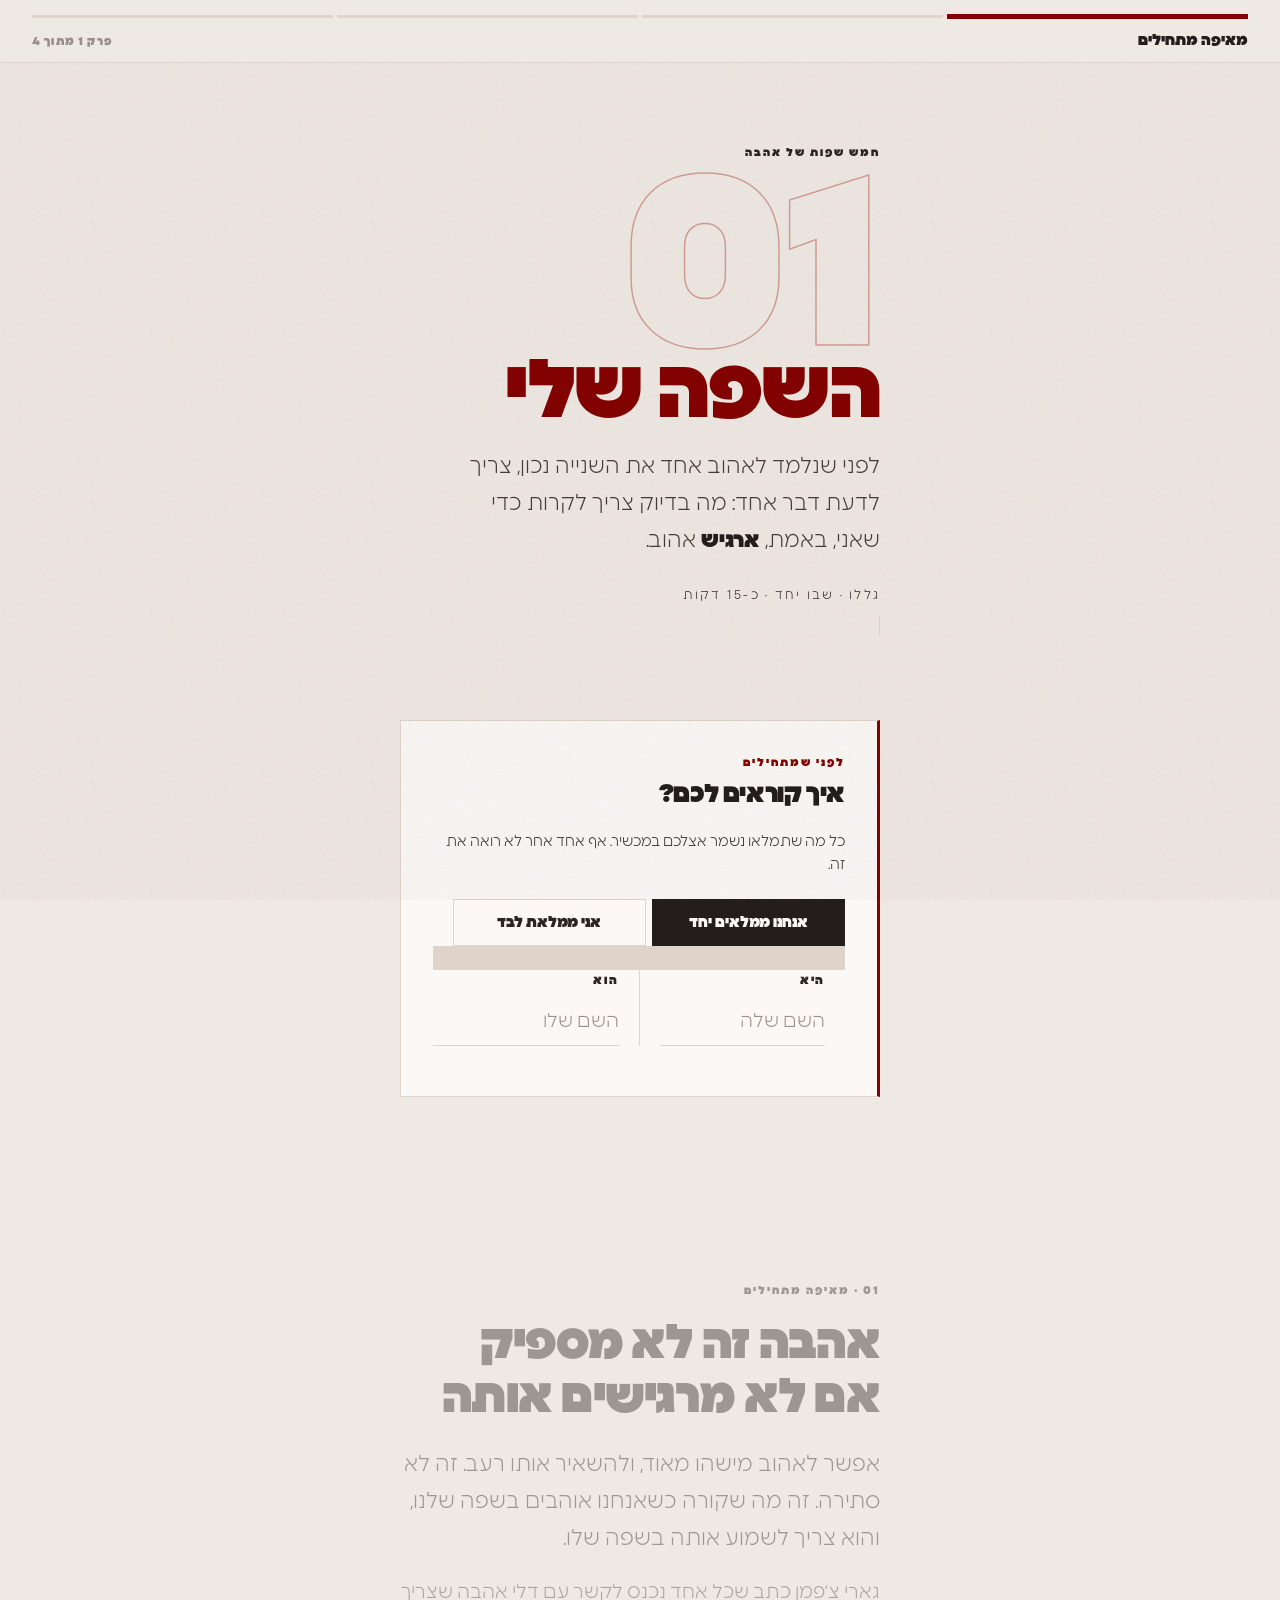
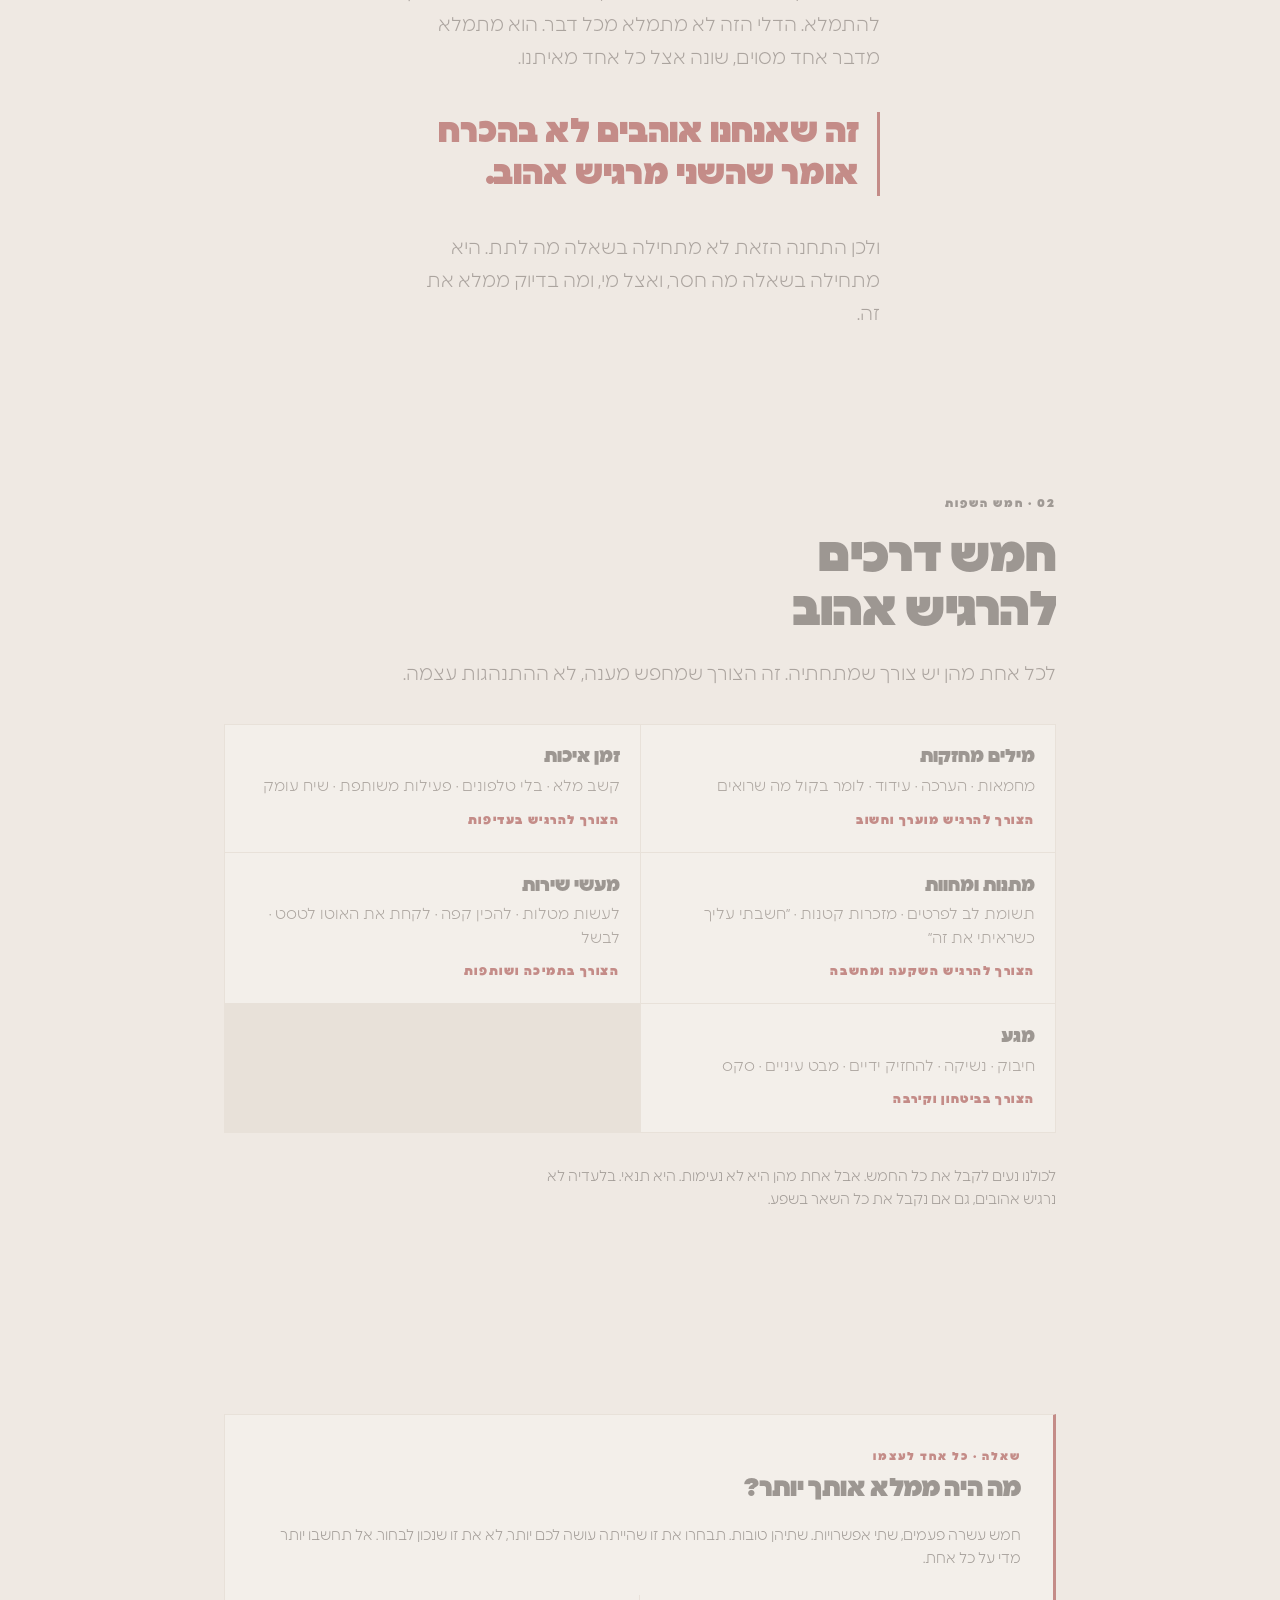
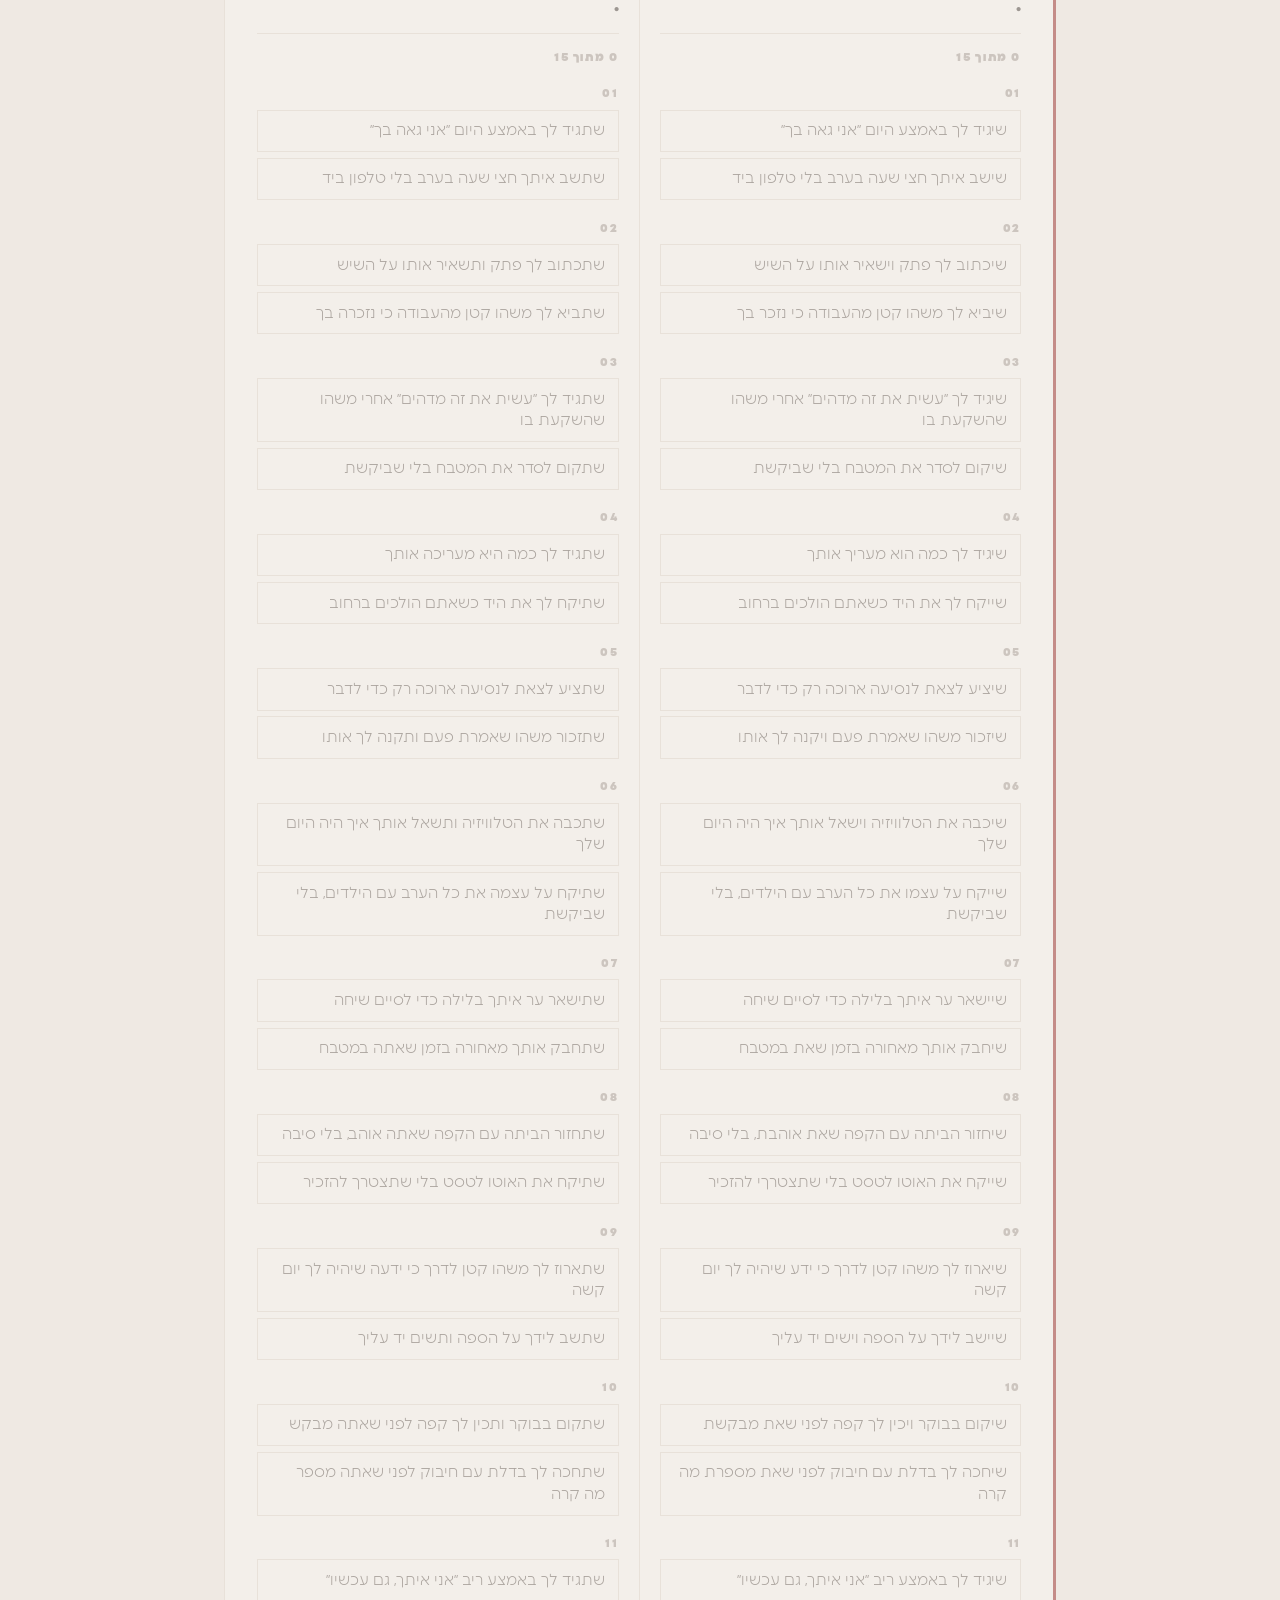
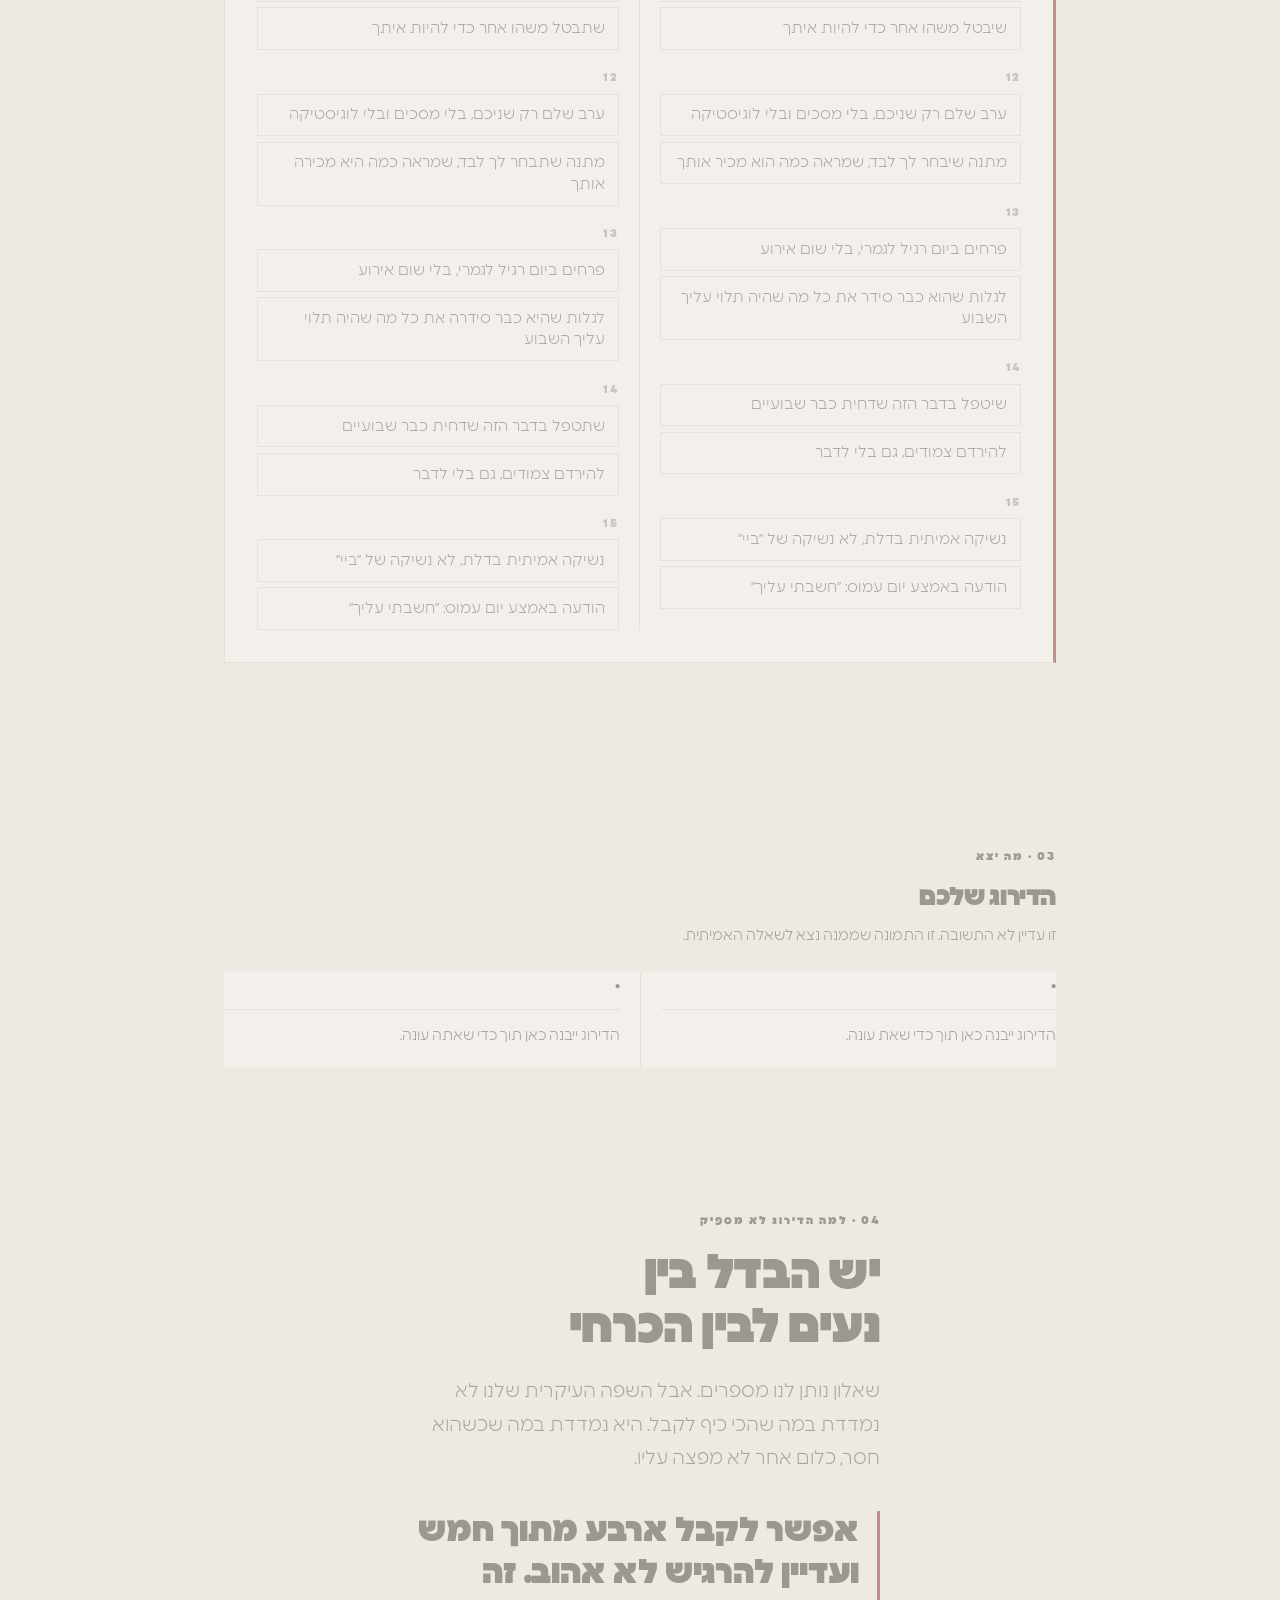
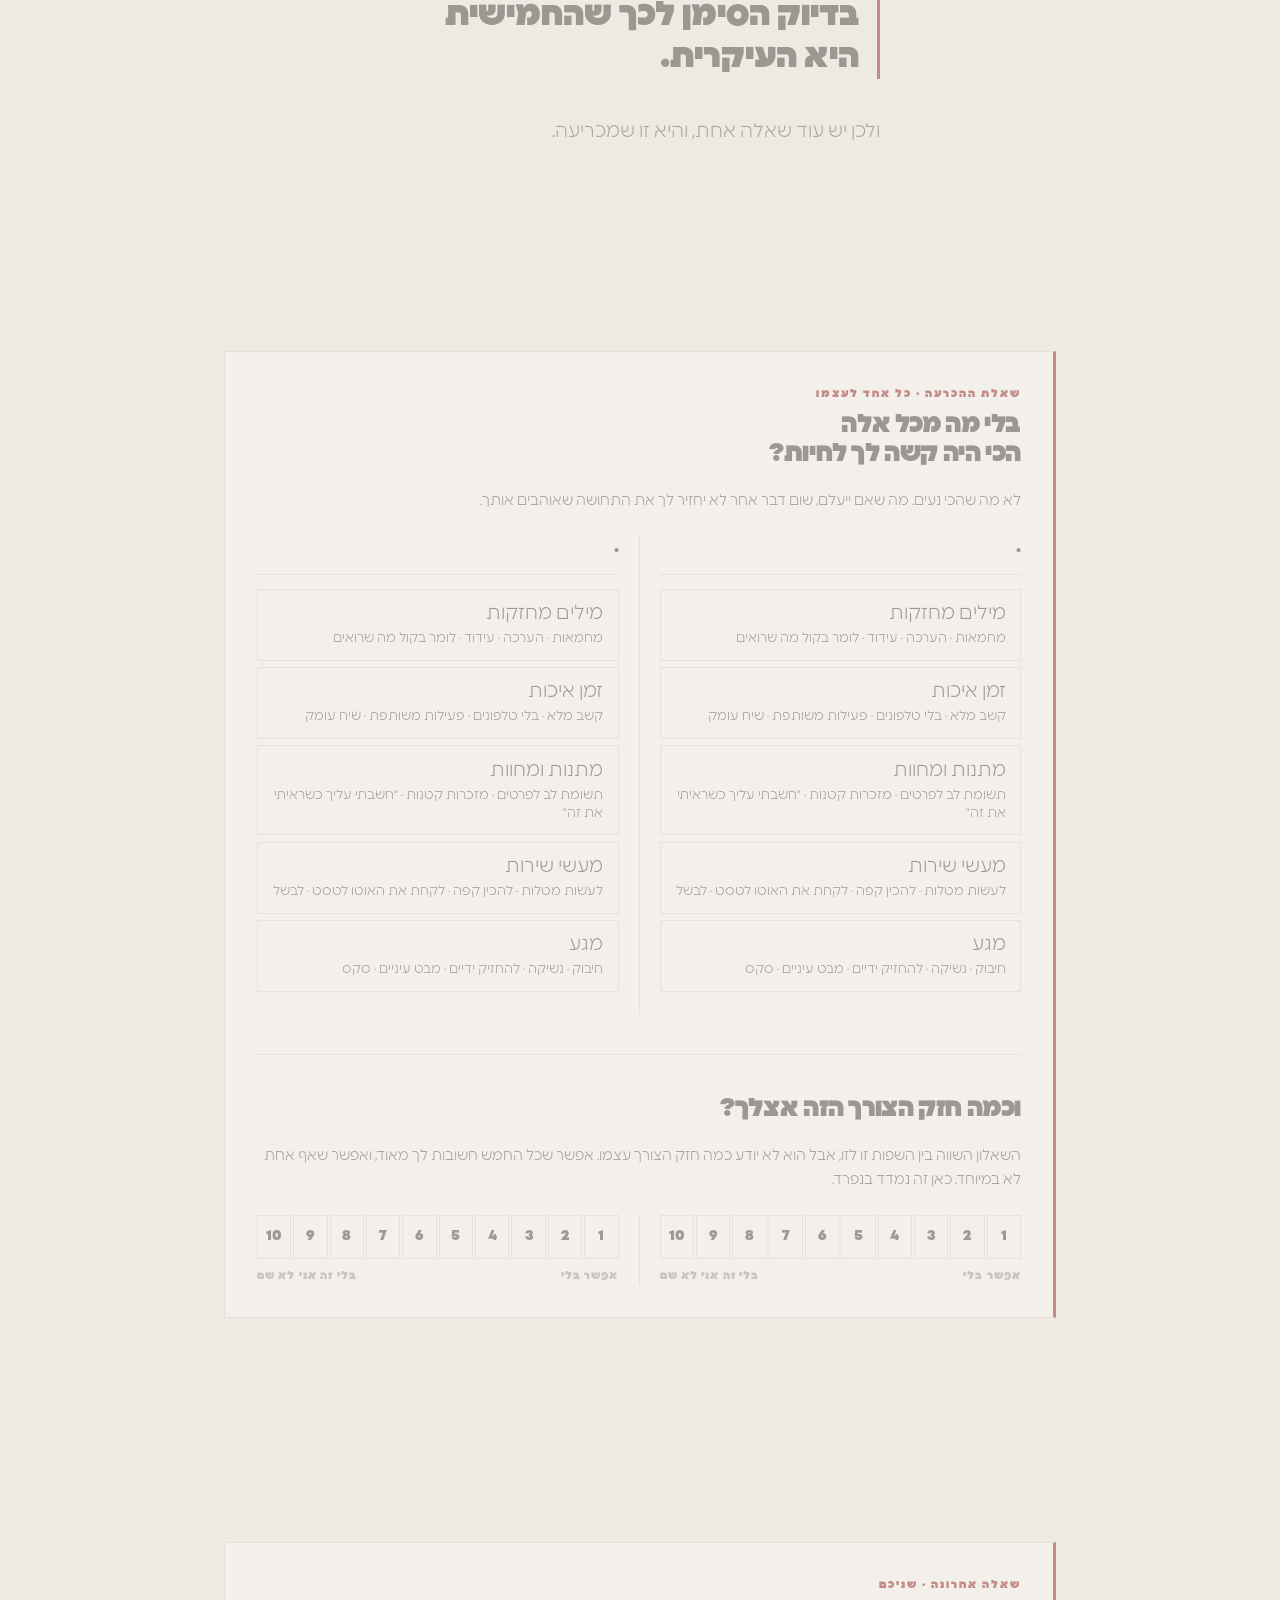
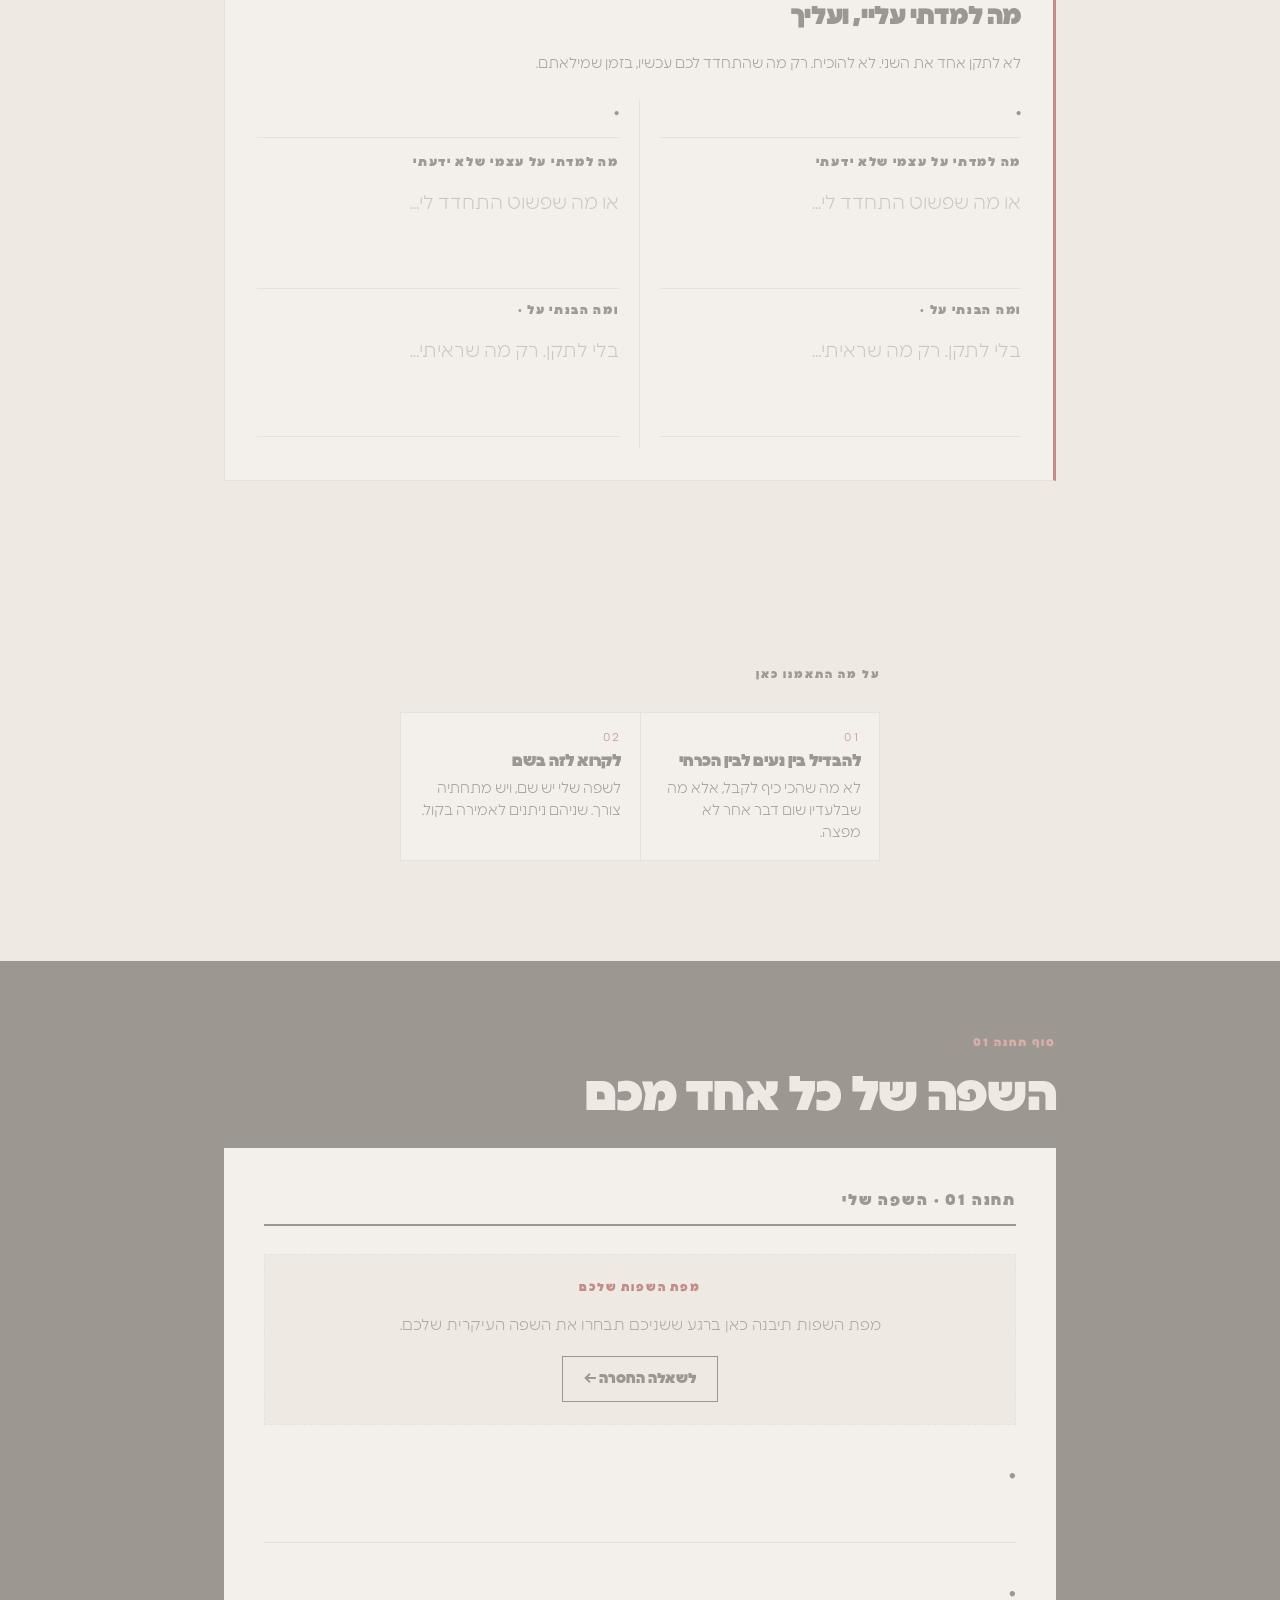
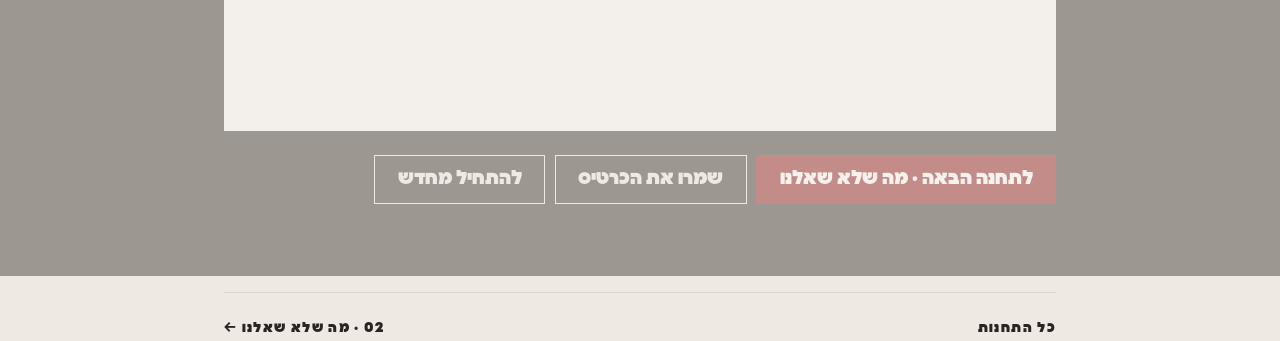
==== station-01.html @ c3684514 "חמש שפות של אהבה · מסע אינטראקטיבי לזוגות שש תחנות, כרטיס אישי בסוף כל אחת, ומילון משותף להדפסה. כל " ====
<!doctype html>
<html lang="he" dir="rtl">
<head>
<meta charset="utf-8">
<meta name="robots" content="noindex, nofollow">
<meta name="viewport" content="width=device-width, initial-scale=1, viewport-fit=cover">
<title>חמש שפות · תחנה 01 · השפה שלי</title>
<link rel="stylesheet" href="fonts.css?v=1">
<link rel="stylesheet" href="style.css?v=1">
</head>
<body>

<div id="rail"><i></i></div>

<section id="cover" class="wrap">
  <div class="rv in">
    <div class="eyebrow"><a href="index.html" style="color:inherit;text-decoration:none">חמש שפות של אהבה</a></div>
    <div class="num">01</div>
    <div class="stop">השפה שלי</div>
    <p class="sub lead">
      לפני שנלמד לאהוב אחד את השנייה נכון, צריך לדעת דבר אחד:
      מה בדיוק צריך לקרות כדי שאני, באמת, <em>ארגיש</em> אהוב.
    </p>
    <div class="scroll-hint">גללו · שבו יחד · כ-15 דקות</div>
  </div>
</section>

<section class="wrap">
  <div class="q rv">
    <div class="eyebrow">לפני שמתחילים</div>
    <h3>איך קוראים לכם?</h3>
    <p class="tiny" style="margin-bottom:1.4rem">כל מה שתמלאו נשמר אצלכם במכשיר. אף אחד אחר לא רואה את זה.</p>
    <div class="pair" id="names"></div>
    <p id="solonote"></p>
  </div>
</section>

<div id="gate" class="locked">

<section class="wrap">
  <div class="rv">
    <div class="eyebrow">01 · מאיפה מתחילים</div>
    <h2>אהבה זה לא מספיק<br>אם לא מרגישים אותה</h2>
    <p class="lead">
      אפשר לאהוב מישהו מאוד, ולהשאיר אותו רעב. זה לא סתירה.
      זה מה שקורה כשאנחנו אוהבים בשפה שלנו, והוא צריך לשמוע אותה בשפה שלו.
    </p>
    <p>
      גארי צ׳פמן כתב שכל אחד נכנס לקשר עם דלי אהבה שצריך להתמלא.
      הדלי הזה לא מתמלא מכל דבר. הוא מתמלא מדבר אחד מסוים, שונה אצל כל אחד מאיתנו.
    </p>
    <p class="pull red">זה שאנחנו אוהבים לא בהכרח אומר שהשני מרגיש אהוב.</p>
    <p>
      ולכן התחנה הזאת לא מתחילה בשאלה מה לתת. היא מתחילה בשאלה מה חסר,
      ואצל מי, ומה בדיוק ממלא את זה.
    </p>
  </div>
</section>

<section class="wrap wide">
  <div class="rv">
    <div class="eyebrow">02 · חמש השפות</div>
    <h2>חמש דרכים<br>להרגיש אהוב</h2>
    <p>לכל אחת מהן יש צורך שמתחתיה. זה הצורך שמחפש מענה, לא ההתנהגות עצמה.</p>
    <div class="langs">
      <div class="lang"><b>מילים מחזקות</b><i>מחמאות · הערכה · עידוד · לומר בקול מה שרואים</i><u>הצורך להרגיש מוערך וחשוב</u></div>
      <div class="lang"><b>זמן איכות</b><i>קשב מלא · בלי טלפונים · פעילות משותפת · שיח עומק</i><u>הצורך להרגיש בעדיפות</u></div>
      <div class="lang"><b>מתנות ומחוות</b><i>תשומת לב לפרטים · מזכרות קטנות · ״חשבתי עליך כשראיתי את זה״</i><u>הצורך להרגיש השקעה ומחשבה</u></div>
      <div class="lang"><b>מעשי שירות</b><i>לעשות מטלות · להכין קפה · לקחת את האוטו לטסט · לבשל</i><u>הצורך בתמיכה ושותפות</u></div>
      <div class="lang"><b>מגע</b><i>חיבוק · נשיקה · להחזיק ידיים · מבט עיניים · סקס</i><u>הצורך בביטחון וקירבה</u></div>
    </div>
    <div class="wrap" style="padding:0;max-width:var(--measure);margin-inline:0">
      <p class="tiny">
        לכולנו נעים לקבל את כל החמש. אבל אחת מהן היא לא נעימות. היא תנאי.
        בלעדיה לא נרגיש אהובים, גם אם נקבל את כל השאר בשפע.
      </p>
    </div>
  </div>
</section>

<section class="wrap wide">
  <div class="q rv">
    <div class="eyebrow">שאלה · כל אחד לעצמו</div>
    <h3>מה היה ממלא אותך יותר?</h3>
    <p class="tiny" style="margin-bottom:1.5rem">
      חמש עשרה פעמים, שתי אפשרויות. שתיהן טובות. תבחרו את זו שהייתה עושה לכם יותר,
      לא את זו שנכון לבחור. אל תחשבו יותר מדי על כל אחת.
    </p>
    <div class="pair" data-widget="quiz" data-field="quiz" data-options="QUIZ"></div>
  </div>
</section>

<section class="wrap wide">
  <div class="rv">
    <div class="eyebrow">03 · מה יצא</div>
    <h3>הדירוג שלכם</h3>
    <p class="tiny" style="margin-bottom:1.5rem">זו עדיין לא התשובה. זו התמונה שממנה נצא לשאלה האמיתית.</p>
    <div class="pair" data-widget="rank" data-field="quiz"></div>
  </div>
</section>

<section class="wrap">
  <div class="rv">
    <div class="eyebrow">04 · למה הדירוג לא מספיק</div>
    <h2>יש הבדל בין<br>נעים לבין הכרחי</h2>
    <p>
      שאלון נותן לנו מספרים. אבל השפה העיקרית שלנו לא נמדדת במה שהכי כיף לקבל.
      היא נמדדת במה שכשהוא חסר, כלום אחר לא מפצה עליו.
    </p>
    <p class="pull">
      אפשר לקבל ארבע מתוך חמש ועדיין להרגיש לא אהוב.
      זה בדיוק הסימן לכך שהחמישית היא העיקרית.
    </p>
    <p>ולכן יש עוד שאלה אחת, והיא זו שמכריעה.</p>
  </div>
</section>

<section class="wrap wide">
  <div class="q rv">
    <div class="eyebrow">שאלת ההכרעה · כל אחד לעצמו</div>
    <h3>בלי מה מכל אלה<br>הכי היה קשה לך לחיות?</h3>
    <p class="tiny" style="margin-bottom:1.5rem">
      לא מה שהכי נעים. מה שאם ייעלם, שום דבר אחר לא יחזיר לך את התחושה שאוהבים אותך.
    </p>
    <div class="pair" data-widget="select" data-field="primary" data-options="LANGS"></div>
    <hr class="rule">
    <h3>וכמה חזק הצורך הזה אצלך?</h3>
    <p class="tiny" style="margin-bottom:1.5rem">
      השאלון השווה בין השפות זו לזו, אבל הוא לא יודע כמה חזק הצורך עצמו.
      אפשר שכל החמש חשובות לך מאוד, ואפשר שאף אחת לא במיוחד. כאן זה נמדד בנפרד.
    </p>
    <div class="pair" data-widget="dial" data-field="intensity" data-noname="1"
      data-ends="אפשר בלי|בלי זה אני לא שם"></div>
  </div>
</section>

<section class="wrap wide">
  <div class="q rv">
    <div class="eyebrow">שאלה אחרונה · שניכם</div>
    <h3>מה למדתי עליי, ועליך</h3>
    <p class="tiny" style="margin-bottom:1.5rem">לא לתקן אחד את השני. לא להוכיח. רק מה שהתחדד לכם עכשיו, בזמן שמילאתם.</p>
    <div class="pair" data-widget="text" data-field="learnedMe" data-rows="3"
      data-label="מה למדתי על עצמי שלא ידעתי" data-ph="או מה שפשוט התחדד לי…"></div>
    <div class="pair" data-widget="text" data-field="learnedYou" data-rows="3" data-noname="1"
      data-label="ומה הבנתי על {שני}" data-ph="בלי לתקן. רק מה שראיתי…"></div>
  </div>
</section>

<section class="wrap">
  <div class="rv">
    <div class="eyebrow">על מה התאמנו כאן</div>
    <div class="promises">
      <div><span>01</span>להבדיל בין נעים לבין הכרחי<br><i>לא מה שהכי כיף לקבל, אלא מה שבלעדיו שום דבר אחר לא מפצה.</i></div>
      <div><span>02</span>לקרוא לזה בשם<br><i>לשפה שלי יש שם, ויש מתחתיה צורך. שניהם ניתנים לאמירה בקול.</i></div>
    </div>
  </div>
</section>

<section id="cardsec">
  <div class="wrap wide">
    <div class="rv">
      <div class="eyebrow">סוף תחנה 01</div>
      <h2>השפה של כל אחד מכם</h2>
      <div class="card" id="card"></div>
      <div class="btnrow">
        <a class="btn solid" href="station-02.html">לתחנה הבאה · מה שלא שאלנו</a>
        <button class="btn" onclick="window.print()">שמרו את הכרטיס</button>
        <button class="btn" id="resetbtn">להתחיל מחדש</button>
      </div>
    </div>
  </div>
</section>

</div>

<div class="wrap wide"><div class="stationnav">
  <a href="index.html">כל התחנות</a>
  <a href="station-02.html">02 · מה שלא שאלנו ←</a>
</div></div>

<script src="content-01.js?v=1"></script>
<script src="engine.js?v=1"></script>
</body>
</html>
---- fonts.css ----
@font-face{font-family:"Polin";font-style:normal;font-weight:300;font-display:swap;src:url([data-uri]) format("opentype")}
@font-face{font-family:"Polin";font-style:normal;font-weight:900;font-display:swap;src:url([data-uri]) format("opentype")}
---- style.css ----
:root{
  --paper:#EFE9E3;
  --sheet:#FBF8F5;
  --ink:#231D1B;
  --ink-soft:#463D39;
  --ink-faint:#2B2421;
  --ink-mute:#9A8F89;
  --rule:#DED4CB;
  --crimson:#840200;
  --crimson-soft:#B6564E;
  --measure:34rem;
}
*{box-sizing:border-box;margin:0;padding:0}
html{scroll-behavior:smooth;-webkit-text-size-adjust:100%}
body{
  font-family:"Polin","Assistant","Arial Hebrew",system-ui,sans-serif;
  font-weight:300;
  background:var(--paper);
  color:var(--ink);
  line-height:1.75;
  font-size:clamp(16.5px,1.05rem + .2vw,19px);
  overflow-x:hidden;
}
body::before{
  content:"";position:fixed;inset:0;pointer-events:none;z-index:9;opacity:.35;
  background-image:url("data:image/svg+xml,%3Csvg xmlns='http://www.w3.org/2000/svg' width='140' height='140'%3E%3Cfilter id='n'%3E%3CfeTurbulence type='fractalNoise' baseFrequency='.85' numOctaves='3'/%3E%3C/filter%3E%3Crect width='140' height='140' filter='url(%23n)' opacity='.42'/%3E%3C/svg%3E");
  mix-blend-mode:multiply;
}

/* ---------- progress rail ---------- */
#rail{position:fixed;top:0;right:0;left:0;height:2px;background:transparent;z-index:20}
#rail i{display:block;height:100%;width:0;background:var(--crimson);transition:width .12s linear}

/* ---------- chapters ---------- */
#chapbar{
  position:sticky;top:0;z-index:15;
  background:rgba(239,233,227,.94);backdrop-filter:saturate(1.2) blur(8px);
  border-bottom:1px solid var(--rule);
  padding:.55rem clamp(1.25rem,5vw,2rem) .6rem;
}
#chapbar .segs{display:flex;gap:4px;margin-bottom:.45rem}
#chapbar .seg{
  flex:1;border:0;background:transparent;padding:0;cursor:pointer;
  height:16px;display:flex;align-items:center;
}
#chapbar .seg i{display:block;width:100%;height:3px;background:var(--rule);transition:background .25s}
#chapbar .seg.done i{background:var(--crimson-soft)}
#chapbar .seg.now i{background:var(--crimson);height:5px}
#chapbar .seg:hover i{background:var(--crimson-soft)}
#chapbar .meta{display:flex;justify-content:space-between;align-items:baseline;gap:1rem}
#chapbar .t{font-weight:900;font-size:.95rem;line-height:1.2;color:var(--ink)}
#chapbar .c{font-size:.72rem;letter-spacing:.1em;font-weight:900;color:var(--ink-mute);white-space:nowrap}

.cbtn{
  font:inherit;font-weight:900;font-size:.95rem;
  border:1px solid var(--ink);background:transparent;color:var(--ink);
  padding:.8rem 1.6rem;cursor:pointer;transition:.18s;
  -webkit-tap-highlight-color:transparent;
}
.cbtn:hover{background:var(--ink);color:var(--paper)}
.cbtn.solid{background:var(--crimson);border-color:var(--crimson);color:#fff}
.cbtn.solid:hover{background:#a10300;border-color:#a10300}
@media print{#chapbar{display:none}}

/* ---------- layout ---------- */
.wrap{max-width:var(--measure);margin-inline:auto;padding-inline:clamp(1.25rem,5vw,2rem)}
.wide{max-width:56rem}
section{padding-block:clamp(2.75rem,7vw,4.5rem)}

/* ---------- type ---------- */
h1,h2,h3,.blk{font-weight:900;letter-spacing:-.015em;line-height:1.12}
.eyebrow{
  font-size:.7rem;letter-spacing:.18em;color:var(--ink-faint);
  font-weight:900;margin-bottom:1.1rem;
}
h2{font-size:clamp(1.9rem,1.3rem + 2.6vw,3rem);margin-bottom:1.25rem}
h3{font-size:clamp(1.25rem,1rem + 1vw,1.6rem);margin-bottom:.7rem}
p{margin-bottom:1.15rem;color:var(--ink-soft)}
p.lead{color:var(--ink);font-size:1.12em}
em{font-style:normal;color:var(--ink);font-weight:900}
.pull{
  font-weight:900;line-height:1.25;color:var(--ink);
  font-size:clamp(1.4rem,1.05rem + 1.6vw,2.1rem);
  margin-block:2.25rem;padding-inline-start:1.1rem;
  border-inline-start:3px solid var(--crimson);
}
.pull.red{color:var(--crimson)}
.voices{margin-block:2rem;display:grid;gap:.5rem;padding-inline-start:1.1rem;border-inline-start:1px solid var(--crimson-soft)}
.voices p{margin:0;font-weight:900;color:var(--crimson);line-height:1.35;font-size:clamp(1.05rem,.95rem + .55vw,1.3rem)}
.tiny{font-size:.9rem;color:var(--ink-faint);line-height:1.65}

/* ---------- cover ---------- */
#cover{display:flex;flex-direction:column;justify-content:center;position:relative;
  padding-block:clamp(2.5rem,9vw,5rem) 0}
#cover + section{padding-top:clamp(1.75rem,4.5vw,2.75rem)}
#cover .num{
  font-weight:900;font-size:clamp(7rem,26vw,15rem);line-height:.78;
  color:transparent;-webkit-text-stroke:1.5px var(--crimson-soft);
  opacity:.5;margin-bottom:-.05em;letter-spacing:-.04em;
}
#cover .stop{
  font-weight:900;font-size:clamp(3.4rem,14vw,7rem);line-height:.9;
  letter-spacing:-.03em;color:var(--crimson);
}
#cover .sub{margin-top:1.1rem;max-width:26rem;color:var(--ink-soft)}
.scroll-hint{margin-top:1.6rem;font-size:.78rem;letter-spacing:.18em;color:var(--ink-faint)}
.scroll-hint::after{content:"";display:block;width:1px;height:1.3rem;background:var(--rule);margin-top:.55rem}

/* ---------- cover image ---------- */
.coverimg{
  margin:1.1rem 0 0;
  border:1px solid var(--rule);
  background:var(--sheet);
  overflow:hidden;
  animation:coverin 1.1s cubic-bezier(.2,.7,.3,1) both .35s;
}
.coverimg img{
  display:block;width:100%;
  aspect-ratio:16/7;object-fit:cover;
  filter:grayscale(1) contrast(1.04) brightness(.98);
  transform:scale(1.02);
}
@keyframes coverin{from{opacity:0;transform:translateY(14px)}to{opacity:1;transform:none}}
@media (prefers-reduced-motion:reduce){.coverimg{animation:none}}
@media print{.coverimg{display:none}}

.bodyimg{margin:2.25rem 0 .5rem;border:1px solid var(--rule);background:var(--sheet);overflow:hidden}
.bodyimg img{display:block;width:100%;aspect-ratio:3/2;object-fit:cover;
  filter:grayscale(1) contrast(1.04) brightness(.99)}
@media print{.bodyimg{display:none}}

/* ---------- reveal ---------- */
.rv{opacity:0;transform:translateY(18px);transition:opacity .7s ease,transform .7s cubic-bezier(.2,.7,.3,1)}
.rv.in{opacity:1;transform:none}
@media (prefers-reduced-motion:reduce){.rv{opacity:1;transform:none;transition:none}}

/* ---------- modes grid ---------- */
.modes{display:grid;gap:.6rem;grid-template-columns:repeat(auto-fit,minmax(11rem,1fr));margin-block:1.75rem}
.mode{
  background:var(--sheet);border:1px solid var(--rule);padding:1rem 1.1rem;
}
.mode b{display:block;font-weight:900;font-size:1.1rem}
.mode span{display:block;font-size:.75rem;letter-spacing:.18em;color:var(--crimson);margin-bottom:.35rem}
.mode i{font-style:normal;font-size:.86rem;color:var(--ink-faint);line-height:1.5}

/* ---------- scene ---------- */
.scene{background:var(--sheet);border:1px solid var(--rule);padding:clamp(1.25rem,4vw,2rem);margin-block:2rem}
.scene .who{font-size:.72rem;letter-spacing:.2em;color:var(--crimson);margin-bottom:.2rem}
.scene .say{margin-bottom:1.35rem;color:var(--ink);line-height:1.55}
.scene .say:last-child{margin-bottom:0}
.scene .stage{color:var(--ink-faint);font-size:.92rem}

/* ---------- two-side compare ---------- */
.sides{display:grid;gap:1px;background:var(--rule);border:1px solid var(--rule);margin-block:2rem}
@media(min-width:640px){.sides{grid-template-columns:1fr 1fr}}
.side{background:var(--sheet);padding:1.25rem}
.side h4{font-weight:900;font-size:1.05rem;margin-bottom:.9rem}
.side dl{display:grid;gap:.65rem}
.side dt{font-size:.76rem;letter-spacing:.14em;color:var(--ink-faint);font-weight:900}
.side dd{color:var(--ink-soft);line-height:1.5;font-size:.95rem}

/* ---------- question panels ---------- */
.q{
  background:var(--sheet);border:1px solid var(--rule);
  border-inline-start:3px solid var(--crimson);
  padding:clamp(1.25rem,4vw,2rem);margin-block:2.5rem;
}
.q > .eyebrow{color:var(--crimson);margin-bottom:.5rem}
.q h3{margin-bottom:1.25rem}
.pair{display:grid;gap:1.75rem}
@media(min-width:700px){.pair{grid-template-columns:1fr 1fr;gap:1px;background:var(--rule)}
  .pair > div{background:var(--sheet);padding-inline:1.25rem}
  .pair > div:first-child{padding-inline-start:0}
  .pair > div:last-child{padding-inline-end:0}}
.pname{font-weight:900;font-size:1.05rem;margin-bottom:.9rem;padding-bottom:.5rem;border-bottom:1px solid var(--rule)}

.opts{display:grid;gap:.4rem;margin-bottom:1.4rem}
.opt{
  display:block;background:transparent;border:1px solid var(--rule);
  padding:.7rem .9rem;cursor:pointer;text-align:start;font:inherit;color:var(--ink);
  transition:border-color .18s,background .18s;line-height:1.4;
}
.opt:hover{border-color:var(--crimson-soft)}
.opt small{display:block;color:var(--ink-faint);font-size:.82rem;margin-top:.15rem}
.opt[aria-pressed="true"]{background:var(--crimson);border-color:var(--crimson);color:#fff}
.opt[aria-pressed="true"] small{color:rgba(255,255,255,.72)}
.opt .en{font-size:.68rem;letter-spacing:.16em;opacity:.6;margin-inline-start:.5rem}

.field{margin-bottom:1.3rem}
.field > label{display:block;font-size:.76rem;letter-spacing:.14em;color:var(--ink-faint);margin-bottom:.55rem;font-weight:900}
.field > label.stem{
  font-size:1.02rem;font-weight:900;letter-spacing:-.005em;color:var(--ink);
  line-height:1.5;margin-bottom:.75rem;
}
.chips{display:flex;flex-wrap:wrap;gap:.35rem;margin-bottom:.5rem}
.chip{
  border:1px solid var(--rule);background:transparent;color:var(--ink-soft);
  font:inherit;font-size:.85rem;padding:.32rem .7rem;border-radius:999px;cursor:pointer;
  transition:.15s;line-height:1.4;
}
.chip:hover{border-color:var(--crimson-soft);color:var(--ink)}
.chip[aria-pressed="true"]{background:var(--ink);border-color:var(--ink);color:var(--sheet)}
input[type=text],textarea{
  width:100%;font:inherit;color:var(--ink);background:transparent;
  border:0;border-bottom:1px solid var(--rule);padding:.45rem 0;resize:none;line-height:1.6;
}
input[type=text]:focus,textarea:focus{outline:none;border-bottom-color:var(--crimson)}
input::placeholder,textarea::placeholder{color:var(--ink-mute);opacity:1}

.shared{max-width:30rem}
.shared .big{
  font-family:inherit;font-weight:900;font-size:clamp(1.3rem,1.1rem + 1vw,1.8rem);
  text-align:center;border-bottom-width:2px;padding-block:.7rem;
}
.durations{display:flex;flex-wrap:wrap;gap:.4rem}
.durations .opt{flex:1 1 8rem;text-align:center}

.gender{display:inline-flex;border:1px solid var(--rule);overflow:hidden;margin-inline-start:.6rem}
.gender button{
  font:inherit;font-size:.85rem;padding:.28rem .85rem;border:0;background:transparent;
  color:var(--ink-faint);cursor:pointer;
}
.gender button[aria-pressed="true"]{background:var(--ink);color:var(--sheet)}

/* ---------- assembled sentence ---------- */
.assembled{
  background:var(--paper);border:1px dashed var(--rule);padding:1.25rem;
  font-weight:900;line-height:1.55;font-size:1.05rem;color:var(--ink);
}
.assembled .fl{margin-bottom:1.1rem}
.assembled .fl:last-child{margin-bottom:0}
.assembled .who{display:block;font-size:.7rem;letter-spacing:.18em;font-weight:300;color:var(--crimson);margin-bottom:.3rem}
.field.early{border-top:1px solid var(--rule);padding-top:1.1rem}
.field.early > label{color:var(--crimson)}
.person .early-p{margin-bottom:.85rem}
.person .early-p strong{display:block;font-size:.7rem;letter-spacing:.16em;color:var(--ink-faint);font-weight:300;margin-bottom:.2rem}
.person .learned{margin-top:1rem;border-top:1px solid var(--rule);padding-top:.9rem}
.person .learned p{margin-bottom:.6rem;font-size:.95rem}
.person .learned p:last-child{margin-bottom:0}
.person .learned strong{display:block;font-size:.7rem;letter-spacing:.16em;color:var(--ink-faint);font-weight:300;margin-bottom:.2rem}
.person .fullline-p{margin-top:.85rem;color:var(--ink-soft);font-size:.95rem;line-height:1.55}
.assembled mark{background:transparent;color:var(--crimson);border-bottom:2px solid var(--crimson-soft);padding-bottom:1px}

/* ---------- visuals in the card ---------- */
.vis{margin:0 0 2rem;padding-bottom:1.75rem;border-bottom:1px solid var(--rule)}
.vis figcaption{font-size:.72rem;letter-spacing:.16em;font-weight:900;color:var(--crimson);margin-bottom:1rem}
.vis .combo{margin:1.1rem 0 0;font-size:.95rem;line-height:1.6;color:var(--ink-soft)}
.vis .combo b{color:var(--ink);font-weight:900}

.vis.empty{background:var(--paper);border:1px dashed var(--rule);padding:1.4rem 1.25rem;text-align:center}
.vis.empty .hint{margin:0 0 1.1rem;color:var(--ink-soft);font-size:.95rem;line-height:1.6}
.vis.empty .cbtn{padding:.6rem 1.3rem;font-size:.9rem}

/* מטריצה */
.mx{display:grid;grid-template-columns:auto 1fr auto;grid-template-rows:auto 1fr auto;gap:.5rem;align-items:center}
.mx .ax{font-size:.68rem;letter-spacing:.14em;font-weight:900;color:var(--ink-mute);text-align:center;white-space:nowrap}
.mx .ax.t{grid-area:1/2/2/3}
.mx .ax.b{grid-area:3/2/4/3}
.mx .ax.r{grid-area:2/3/3/4;writing-mode:vertical-rl}
.mx .ax.l{grid-area:2/1/3/2;writing-mode:vertical-rl}
.mx .grid{grid-area:2/2/3/3;display:grid;grid-template-columns:1fr 1fr;gap:1px;background:var(--rule);border:1px solid var(--rule)}
.qd{background:var(--paper);padding:.9rem .85rem;min-height:5.6rem;display:flex;flex-direction:column;gap:.1rem}
.qd .en{font-size:.62rem;letter-spacing:.16em;color:var(--ink-mute);font-weight:900}
.qd b{font-weight:900;font-size:1rem;line-height:1.2}
.qd.on{background:var(--sheet);box-shadow:inset 0 0 0 2px var(--crimson)}
.qd .pins{display:flex;flex-wrap:wrap;gap:.3rem;margin-top:auto;padding-top:.5rem}
.qd .pins em{font-style:normal;font-weight:900;font-size:.78rem;background:var(--crimson);color:#fff;padding:.16rem .55rem;border-radius:999px}

/* סולם */
.ladderv{list-style:none;display:grid;gap:1px;background:var(--rule);border:1px solid var(--rule)}
.ladderv li{background:var(--paper);display:flex;align-items:center;gap:.75rem;padding:.7rem .9rem}
.ladderv li.on{background:var(--sheet);box-shadow:inset 3px 0 0 var(--crimson)}
.ladderv .n{font-weight:900;font-size:.68rem;letter-spacing:.1em;color:var(--ink-mute)}
.ladderv .lbl{font-weight:900;font-size:.95rem;flex:1}
.ladderv .pins{display:flex;gap:.3rem}
.ladderv .pins em{font-style:normal;font-weight:900;font-size:.78rem;background:var(--crimson);color:#fff;padding:.16rem .55rem;border-radius:999px}

/* סקאלה */
.scale{display:grid;gap:.5rem}
@media(min-width:620px){.scale{grid-template-columns:repeat(4,1fr)}}
.scale .st{display:flex;align-items:center;gap:.6rem}
@media(min-width:620px){.scale .st{flex-direction:column;align-items:stretch;gap:.45rem}}
.scale .st i{display:block;height:5px;background:var(--rule);flex:0 0 2.5rem;border-radius:2px}
@media(min-width:620px){.scale .st i{flex:none}}
.scale .st span{font-size:.85rem;line-height:1.4;color:var(--ink-mute);font-weight:900}
.scale .st.pre i{background:var(--crimson-soft)}
.scale .st.on i{background:var(--crimson);height:8px}
.scale .st.on span{color:var(--ink)}

/* ---------- final card ---------- */
#cardsec{background:var(--ink);color:var(--paper)}
#cardsec .eyebrow{color:var(--crimson-soft)}
#cardsec h2{color:var(--paper)}
.card{background:var(--sheet);color:var(--ink);padding:clamp(1.5rem,5vw,2.5rem);margin-top:1.5rem}
.card .cardhead{
  display:flex;justify-content:space-between;align-items:baseline;
  border-bottom:2px solid var(--ink);padding-bottom:.6rem;margin-bottom:1.75rem;
  font-size:.74rem;letter-spacing:.18em;color:var(--ink-faint);gap:1rem;
}
.card .cardhead b{font-weight:900;font-size:.95rem;letter-spacing:.12em;color:var(--ink)}
.person{margin-bottom:2rem;padding-bottom:2rem;border-bottom:1px solid var(--rule)}
.person:last-of-type{border-bottom:0}
.person .hd{display:flex;align-items:baseline;gap:.6rem;margin-bottom:.9rem}
.person .hd b{font-weight:900;font-size:1.35rem}
.person .row{margin-top:.35rem}
.person .hd span{font-size:.7rem;letter-spacing:.18em;color:var(--crimson)}
.person p{margin-bottom:.85rem;color:var(--ink-soft);line-height:1.6}
.person .do{
  background:var(--paper);padding:.9rem 1.1rem;border-inline-start:3px solid var(--crimson);
  color:var(--ink);margin-bottom:0;
}
.person .do strong{display:block;font-size:.7rem;letter-spacing:.18em;color:var(--crimson);font-weight:300;margin-bottom:.35rem}
.person .says{font-weight:900;color:var(--ink);margin-top:.85rem}
.agreement{border-top:2px solid var(--ink);padding-top:1.5rem;margin-top:.5rem}
.agreement h4{font-weight:900;font-size:1.1rem;margin-bottom:1rem}
.agreement .row,.person .row{display:flex;gap:.75rem;justify-content:space-between;padding-block:.5rem;border-bottom:1px solid var(--rule);font-size:.95rem}
.agreement .row b,.person .row b{font-weight:900}
.agreement .full{margin-top:1.25rem;font-weight:900;line-height:1.55}

.btnrow{display:flex;flex-wrap:wrap;gap:.6rem;margin-top:1.5rem}
.btn{
  font:inherit;font-weight:900;border:1px solid var(--paper);background:transparent;color:var(--paper);
  padding:.7rem 1.4rem;cursor:pointer;transition:.18s;text-decoration:none;display:inline-block;line-height:1.3;
}
.btn:hover{background:var(--paper);color:var(--ink)}
.btn.solid{background:var(--crimson);border-color:var(--crimson);color:#fff}
.btn.solid:hover{background:#a10300;border-color:#a10300;color:#fff}

.locked{opacity:.4;pointer-events:none;transition:opacity .4s}

hr.rule{border:0;border-top:1px solid var(--rule);margin-block:2.5rem}

@media print{
  body{background:#fff}
  body::before,#rail{display:none}
  section:not(#cardsec){display:none}
  #cardsec{background:#fff;color:#000;padding:0}
  #cardsec h2,#cardsec .eyebrow,.btnrow{display:none}
  .card{border:1px solid #000}
}

/* ---------- intro ---------- */
.skip{margin-top:1.1rem}
.skip a{font-size:.82rem;font-weight:900;letter-spacing:.04em;color:var(--ink-faint);text-decoration:none;border-bottom:1px solid var(--rule);padding-bottom:2px}
.skip a:hover{color:var(--crimson);border-bottom-color:var(--crimson-soft)}

.promises{display:grid;gap:1px;background:var(--rule);border:1px solid var(--rule);margin-block:1.75rem}
@media(min-width:560px){.promises{grid-template-columns:1fr 1fr}}
.promises > div{background:var(--sheet);padding:1.05rem 1.15rem;font-weight:900;line-height:1.35;font-size:1rem}
.promises i{display:block;font-style:normal;font-weight:300;font-size:.9rem;color:var(--ink-faint);line-height:1.5;margin-top:.35rem}
.promises span{display:block;font-weight:300;font-size:.72rem;letter-spacing:.18em;color:var(--crimson);margin-bottom:.35rem}

.bignum{font-weight:900;color:var(--crimson);line-height:.9;letter-spacing:-.03em;
  font-size:clamp(4rem,3rem + 9vw,7.5rem);margin-block:1.5rem .4rem}

.curve{margin:2rem 0 2.5rem;border:1px solid var(--rule);background:var(--sheet);padding:1.25rem 1rem 1.1rem}
.curve figcaption{font-size:.7rem;font-weight:900;letter-spacing:.18em;color:var(--crimson);margin-bottom:.4rem;padding-inline:.4rem}
.curve svg{display:block;width:100%;height:auto;overflow:visible}
.curve .base{stroke:var(--rule);stroke-width:1;stroke-dasharray:4 5}
.curve .line{fill:none;stroke:var(--crimson);stroke-width:3.5;stroke-linecap:round}
.curve .dot{fill:var(--ink)}
.curve .dot.hi{fill:var(--crimson)}
.curve .lb{font-family:"Polin",sans-serif;font-weight:900;font-size:15px;fill:var(--ink);text-anchor:middle}
.curve .lb.hi{fill:var(--crimson)}
.curve .sm{font-family:"Polin",sans-serif;font-weight:300;font-size:11.5px;fill:var(--ink-soft);text-anchor:middle}
.curve .tiny{margin:.9rem .4rem 0}

/* ---------- hub / map ---------- */
.starthere{
  display:flex;align-items:center;gap:.55rem;
  font-weight:900;font-size:.8rem;letter-spacing:.18em;color:var(--crimson);
  margin-bottom:.75rem;
}
.starthere span{
  font-size:1.15rem;line-height:1;font-weight:300;
  animation:nudge 2s ease-in-out infinite;
}
@keyframes nudge{0%,100%{transform:translateY(0)}50%{transform:translateY(5px)}}
@media (prefers-reduced-motion:reduce){.starthere span{animation:none}}

.stations{display:grid;gap:1px;background:var(--rule);border:1px solid var(--rule);margin-block:2.5rem}
a.station{
  display:block;background:var(--sheet);padding:1.4rem 1.5rem;text-decoration:none;color:inherit;
  transition:background .18s;position:relative;
  padding-inline-end:3.6rem;
  -webkit-tap-highlight-color:transparent;
}
a.station::after{
  content:"←";
  position:absolute;inset-inline-end:1.3rem;inset-block-start:50%;
  transform:translateY(-50%);
  font-size:1.5rem;line-height:1;font-weight:900;color:var(--crimson);
  transition:transform .2s cubic-bezier(.2,.7,.3,1);
}
a.station:hover{background:#fff}
a.station:hover::after{transform:translateY(-50%) translateX(-5px)}
a.station:active{background:var(--paper)}
a.station:active::after{transform:translateY(-50%) translateX(-9px)}
a.station:focus-visible{outline:2px solid var(--crimson);outline-offset:-2px}
a.station .n{font-weight:900;font-size:.72rem;letter-spacing:.2em;color:var(--crimson-soft)}
a.station .t{font-weight:900;font-size:clamp(1.35rem,1.1rem + 1.2vw,1.85rem);line-height:1.15;margin-block:.15rem .35rem}
a.station .d{font-size:.92rem;color:var(--ink-faint);line-height:1.5}
a.station .st{
  position:absolute;inset-inline-end:1.5rem;inset-block-start:1.5rem;
  font-size:.68rem;letter-spacing:.16em;color:var(--ink-mute);
}
a.station.done .st{color:var(--crimson)}
a.station.done .t::after{content:" ✓";color:var(--crimson);font-size:.7em;vertical-align:.15em}

.mapteaser{margin-top:1.1rem;text-align:center}
[hidden]{display:none!important}

/* ---------- station nav ---------- */
.stationnav{display:flex;justify-content:space-between;gap:1rem;align-items:center;
  border-top:1px solid var(--rule);padding-top:1.5rem;margin-top:1rem}
.stationnav a{color:var(--ink-faint);text-decoration:none;font-size:.85rem;letter-spacing:.1em;font-weight:900}
.stationnav a:hover{color:var(--crimson)}

/* ---------- misc ---------- */
.ladder{counter-reset:s;display:grid;gap:.5rem;margin-block:1.75rem}
.ladder li{list-style:none;display:flex;gap:.9rem;align-items:baseline;
  background:var(--sheet);border:1px solid var(--rule);padding:.75rem 1rem}
.ladder li::before{counter-increment:s;content:counter(s,decimal-leading-zero);
  font-weight:900;font-size:.72rem;letter-spacing:.1em;color:var(--crimson)}
.notlist{display:grid;gap:.4rem;margin-block:1.5rem}
.notlist p{margin:0;color:var(--ink-faint)}
.notlist p b{color:var(--ink);font-weight:900}
.vs{display:grid;gap:1px;background:var(--rule);border:1px solid var(--rule);margin-block:2rem}
@media(min-width:640px){.vs{grid-template-columns:1fr 1fr}}
.vs > div{background:var(--sheet);padding:1.25rem}
.vs .lbl{font-size:.76rem;letter-spacing:.14em;color:var(--ink-faint);margin-bottom:.5rem;font-weight:900}
.vs .no{color:var(--ink-faint);text-decoration:line-through}
.vs .yes{color:var(--ink);font-weight:900}

/* ============================================================
   חמש שפות של אהבה · הרכיבים החדשים
   ============================================================ */

/* הכותרת של התחנה, בעברית */
#cover .stop{font-size:clamp(2.6rem,10.5vw,5.2rem);letter-spacing:-.02em}

/* ---------- חמש השפות, כרטיסים ---------- */
.langs{display:grid;gap:1px;background:var(--rule);border:1px solid var(--rule);margin-block:2rem}
@media(min-width:640px){.langs{grid-template-columns:1fr 1fr}}
.lang{background:var(--sheet);padding:1.3rem 1.25rem}
.lang b{display:block;font-weight:900;font-size:1.15rem;line-height:1.3;margin-bottom:.35rem}
.lang i{display:block;font-style:normal;color:var(--ink-soft);font-size:.95rem;line-height:1.55;margin-bottom:.7rem}
.lang u{display:block;text-decoration:none;font-size:.76rem;letter-spacing:.13em;font-weight:900;color:var(--crimson)}

/* ---------- השאלון ---------- */
.qzcount{font-size:.72rem;letter-spacing:.14em;font-weight:900;color:var(--ink-mute);margin-bottom:1rem}
.qzcount.full{color:var(--crimson)}
.qz{display:grid;gap:1.15rem;list-style:none}
.qz li{display:grid;gap:.4rem}
.qz .n{font-size:.68rem;letter-spacing:.14em;font-weight:900;color:var(--ink-mute)}
.qz li.on .n{color:var(--crimson)}
.qz .two{display:grid;gap:.35rem}
.qz .opt{font-size:.95rem;padding:.6rem .8rem}

/* ---------- הדירוג ---------- */
.bars{display:grid;gap:.55rem;list-style:none}
.bars li{display:grid;grid-template-columns:8.5rem 1fr auto;gap:.6rem;align-items:center}
.bars .lb{font-size:.86rem;color:var(--ink-soft);line-height:1.3}
.bars .br{display:block;height:.5rem;background:var(--rule);position:relative}
.bars .br i{display:block;height:100%;background:var(--ink-mute)}
.bars .nn{font-size:.75rem;font-weight:900;color:var(--ink-mute);min-width:1ch}
.bars li.top .lb{color:var(--ink);font-weight:900}
.bars li.top .br i{background:var(--crimson)}
.bars li.top .nn{color:var(--crimson)}
@media(max-width:460px){.bars li{grid-template-columns:7rem 1fr auto}}

/* ---------- החוגה ---------- */
.dial{display:grid;grid-template-columns:repeat(10,1fr);gap:2px}
.dial button{
  /* מטרת מגע של 44 פיקסל לפחות. aspect-ratio הוריד אותה ל-34 במסכים צרים. */
  min-height:2.75rem;border:1px solid var(--rule);background:transparent;
  font:inherit;font-size:.85rem;font-weight:900;color:var(--ink-faint);cursor:pointer;
  transition:background .15s,color .15s,border-color .15s;padding:0;
}
.dial button:hover{border-color:var(--crimson-soft);color:var(--ink)}
.dial button[aria-pressed="true"]{background:var(--crimson);border-color:var(--crimson);color:var(--sheet)}
.dends{display:flex;justify-content:space-between;margin-top:.4rem;
  font-size:.7rem;letter-spacing:.1em;color:var(--ink-mute);font-weight:900}

/* ---------- בניית הרשימה ---------- */
.lbl{display:block;font-size:.76rem;letter-spacing:.14em;color:var(--ink-faint);
  margin-bottom:.55rem;font-weight:900}
.exl{margin-bottom:.5rem}
.chips.ex{margin-bottom:1.1rem}
.lb{display:grid;gap:.55rem;list-style:none}
.lb li{display:grid;grid-template-columns:auto 1fr;gap:.55rem;align-items:baseline;
  border-bottom:1px solid var(--rule);padding-bottom:.5rem}
.lb li:has(.stem){grid-template-columns:auto auto 1fr}
.lb .n{font-size:.72rem;font-weight:900;color:var(--ink-mute)}
.lb .stem{font-size:.92rem;font-weight:900;color:var(--ink-faint);white-space:nowrap}
.lb input{border:0;padding:.15rem 0;font-size:.98rem}
.lb input:focus{outline:none;box-shadow:none}
@media(max-width:520px){
  .lb li:has(.stem){grid-template-columns:auto 1fr}
  .lb .stem{grid-column:1/-1;white-space:normal}
}

/* ---------- הרשימה של השני, לקריאה ---------- */
.mir{display:grid;gap:.5rem;list-style:none}
.mir li{border-inline-start:2px solid var(--crimson-soft);padding-inline-start:.75rem;
  font-size:.98rem;line-height:1.5;color:var(--ink)}

/* ---------- מפת השפות · הכרטיס ---------- */
.lgrid{display:grid;gap:1px;background:var(--rule);border:1px solid var(--rule)}
@media(min-width:560px){.lgrid{grid-template-columns:1fr 1fr}}
.lp{background:var(--sheet);padding:1.15rem 1.1rem}
.lp .hd{display:flex;flex-wrap:wrap;gap:.5rem;align-items:baseline;
  margin-bottom:.9rem;padding-bottom:.5rem;border-bottom:1px solid var(--rule)}
.lp .hd b{font-weight:900;font-size:1rem}
.lp .hd span{font-size:.74rem;letter-spacing:.13em;font-weight:900;color:var(--crimson)}
.lp .tk{margin:.85rem 0 0;font-size:.82rem;color:var(--ink-faint)}
.lp .tk b{color:var(--ink);font-weight:900}
.vis .combo.ok b{color:var(--ink)}
.vis .combo.miss b{color:var(--crimson)}

/* ---------- הצינורות המוצלבים ---------- */
.cross{display:grid;gap:1px;background:var(--rule);border:1px solid var(--rule)}
.cr{background:var(--sheet);padding:1.05rem 1.1rem;display:grid;
  grid-template-columns:1fr auto 1fr;gap:.8rem;align-items:center}
.cr .from,.cr .to{display:grid;gap:.15rem;min-width:0}
.cr b{font-weight:900;font-size:.95rem}
.cr i{font-style:normal;font-size:.82rem;color:var(--ink-faint);line-height:1.4}
.cr .arw{font-size:1.2rem;color:var(--ink-mute);font-weight:900}
.cr.hit .arw{color:var(--crimson)}
.cr.hit i{color:var(--ink-soft)}
@media(max-width:460px){
  .cr{grid-template-columns:1fr;gap:.4rem;text-align:start}
  .cr .arw{transform:rotate(-90deg);justify-self:start}
}

/* ---------- מד הפער ---------- */
.gaps{display:grid;gap:1px;background:var(--rule);border:1px solid var(--rule)}
@media(min-width:560px){.gaps{grid-template-columns:1fr 1fr}}
.gp{background:var(--sheet);padding:1.15rem 1.1rem}
.gp .hd{margin-bottom:.9rem;padding-bottom:.5rem;border-bottom:1px solid var(--rule)}
.gp .hd b{font-weight:900;font-size:1rem}
.gr{margin-bottom:.85rem}
.gr:last-child{margin-bottom:0}
.gr .lb{display:block;font-size:.76rem;color:var(--ink-faint);margin-bottom:.3rem;line-height:1.4}
.gr.sm .lb{color:var(--ink-mute)}
.gb{display:flex;align-items:center;gap:.5rem}
.gb i{display:block;height:.55rem;background:var(--ink-mute);flex:0 0 auto}
.gb em{font-style:normal;font-size:.78rem;font-weight:900;color:var(--ink-faint)}
.gb.e i{background:var(--ink)}
.gb.f i{background:var(--crimson)}
.gb.g i{background:var(--rule);outline:1px solid var(--ink-mute);outline-offset:-1px}
.gb.f em{color:var(--crimson)}

/* ---------- רשימות בכרטיס ---------- */
.person .lst{margin-bottom:1rem}
.person .lst strong{display:block;font-size:.7rem;letter-spacing:.16em;
  color:var(--ink-faint);font-weight:300;margin-bottom:.4rem}
.person .lst ol{padding-inline-start:1.1rem;display:grid;gap:.3rem}
.person .lst li{font-size:.95rem;line-height:1.5;color:var(--ink-soft)}
.person .lst.do{background:var(--paper);border:1px dashed var(--rule);padding:1rem 1.1rem}
.person .lst.do strong{color:var(--crimson);font-weight:900}
.person .lst.do li{color:var(--ink)}

/* ---------- ההתנגדויות ---------- */
.objections{display:grid;gap:1px;background:var(--rule);border:1px solid var(--rule);margin-block:2rem}
.obj{background:var(--sheet);padding:1.25rem}
.obj .said{font-weight:900;font-size:1.05rem;color:var(--crimson);margin-bottom:.6rem;line-height:1.4}
.obj p{margin:0;font-size:.97rem;line-height:1.65}

/* השאלון · חמש עשרה בחירות בטור, מילוי מלא היה כבד מדי.
   הנבחר מסומן בקו, בצבע ובמשקל, ולא בבלוק אטום. */
.qz .opt[aria-pressed="true"]{
  background:rgba(132,2,0,.06);
  border-color:var(--crimson);
  color:var(--crimson);
  font-weight:900;
  box-shadow:inset 2px 0 0 var(--crimson);
}
.qz .opt[aria-pressed="false"]{color:var(--ink-soft)}


/* ---------- תיקו בשאלון ---------- */
.bars li.tied .lb{color:var(--ink);font-weight:900}
.bars li.tied .br i{background:var(--crimson-soft)}

/* ---------- מה הנחנו · תחנה 02 ---------- */
.lp .mv{margin:.1rem 0 0;font-weight:900;font-size:1.02rem;color:var(--ink)}
.lp .mv.ok{color:var(--ink)}
.lp .mv.miss{color:var(--crimson)}
.lp .gr{margin-bottom:.85rem}
.lp .gr:last-child{margin-bottom:0}

/* ---------- העברה בין מכשירים ---------- */
.transfer{background:var(--sheet);border:1px solid var(--rule);padding:1.4rem 1.25rem;margin-block:1.5rem}
.transfer h4{font-weight:900;font-size:1.05rem;margin-bottom:.5rem}
.transfer textarea{
  width:100%;font:inherit;font-size:.78rem;line-height:1.5;color:var(--ink-soft);
  background:var(--paper);border:1px solid var(--rule);padding:.7rem;margin-block:.8rem;
  resize:vertical;font-family:ui-monospace,SFMono-Regular,Menlo,monospace;direction:ltr;text-align:left;
}
.transfer .msg{font-size:.85rem;font-weight:900;margin-top:.6rem;min-height:1.2em}
.transfer .msg.ok{color:var(--crimson)}

/* ---------- בחירת מצב · יחד או לבד ---------- */
.modepick{grid-column:1/-1;display:flex;flex-wrap:wrap;gap:.4rem;margin-bottom:1.4rem}
.modepick button{
  flex:1 1 10rem;min-height:2.75rem;padding:.6rem .9rem;border:1px solid var(--rule);
  background:transparent;font:inherit;font-size:.92rem;font-weight:900;
  color:var(--ink-faint);cursor:pointer;transition:all .16s;
}
.modepick button:hover{border-color:var(--crimson-soft);color:var(--ink)}
.modepick button[aria-pressed="true"]{background:var(--ink);border-color:var(--ink);color:var(--sheet)}
@media(min-width:700px){#names.pair{grid-template-columns:1fr 1fr}}
.person .soloq,.lst.do .soloq{margin:0;font-size:.92rem;line-height:1.55;color:var(--ink-soft)}
#solonote:not(:empty){
  display:block;margin-top:1.1rem;padding:.9rem 1rem;background:var(--paper);
  border:1px dashed var(--rule);font-size:.88rem;line-height:1.6;color:var(--ink-soft);
}

/* ---------- סימון השערה במצב סולו ---------- */
.person .do.guess,.person .lst.do.guess{border-style:dotted}
.person .tag{
  font-style:normal;font-size:.62rem;letter-spacing:.16em;font-weight:900;
  color:var(--sheet);background:var(--crimson-soft);padding:.15rem .45rem;
  margin-inline-start:.4rem;vertical-align:.1em;
}
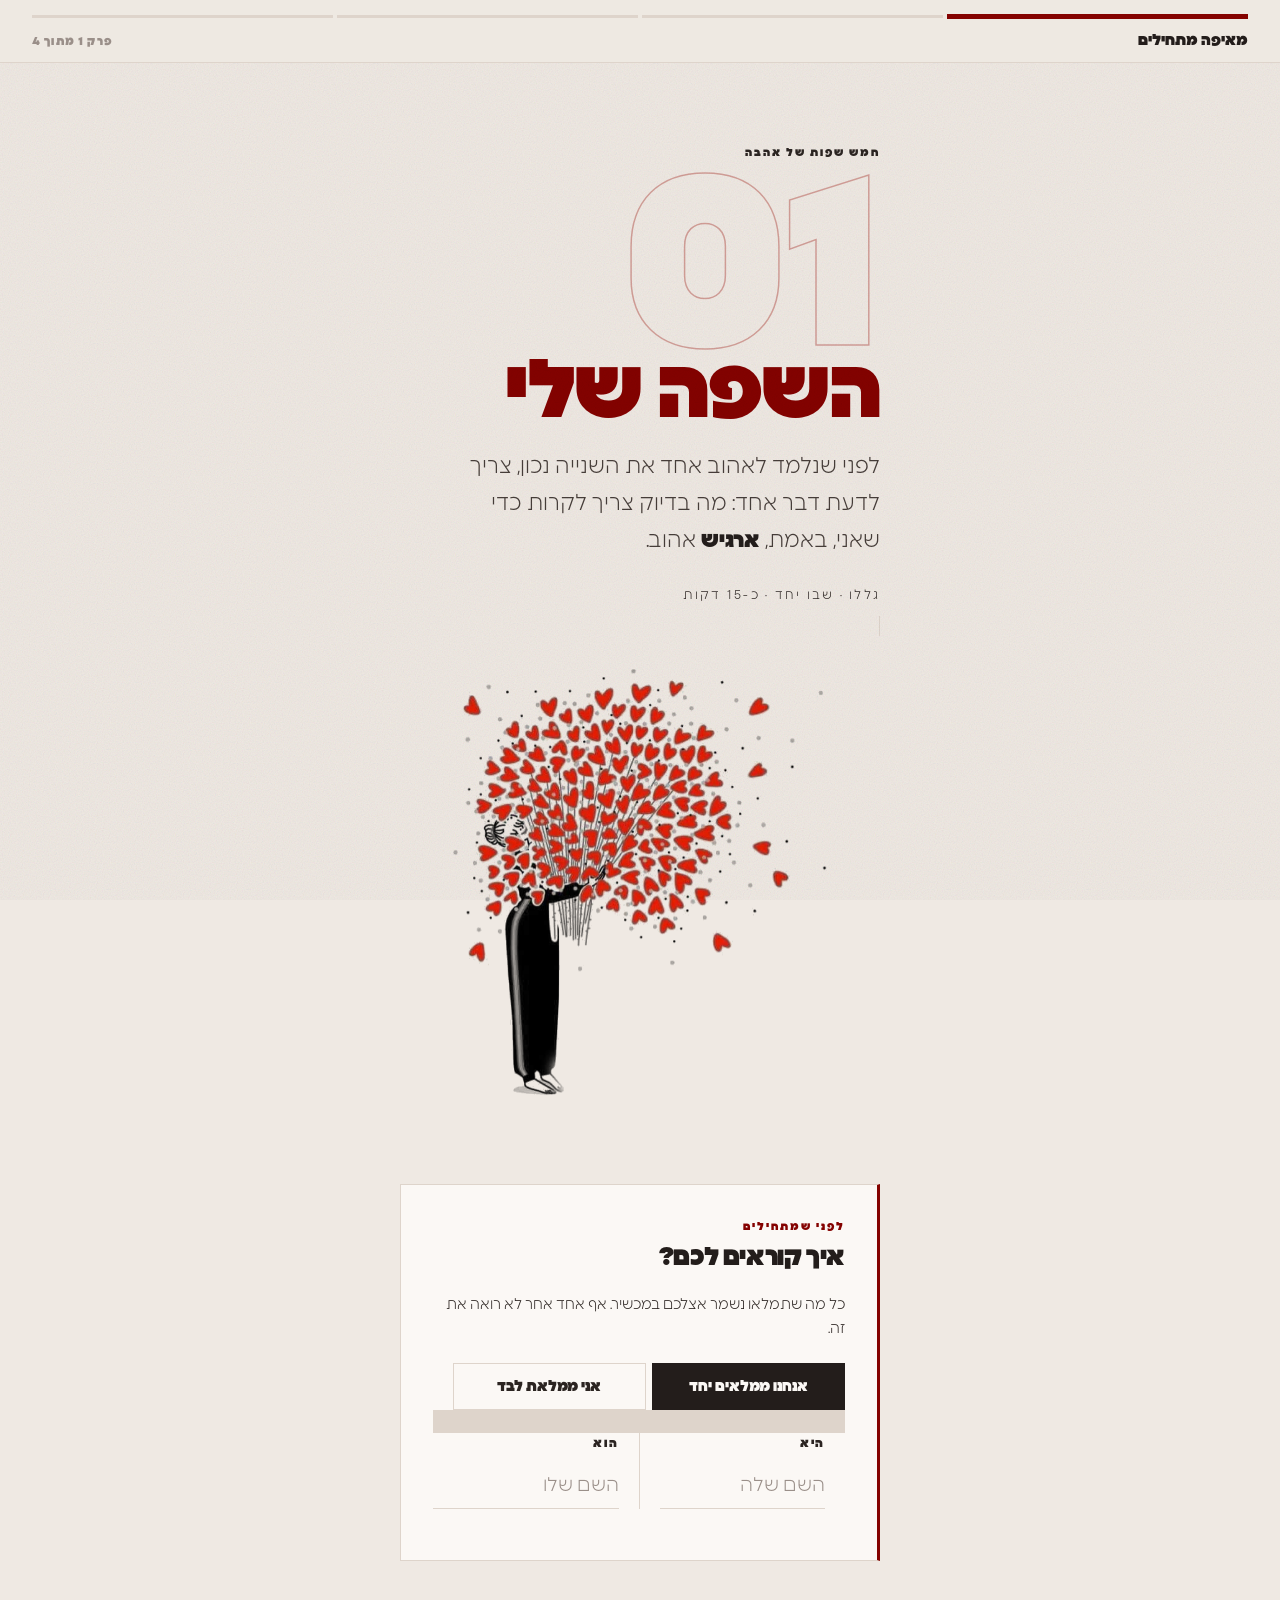
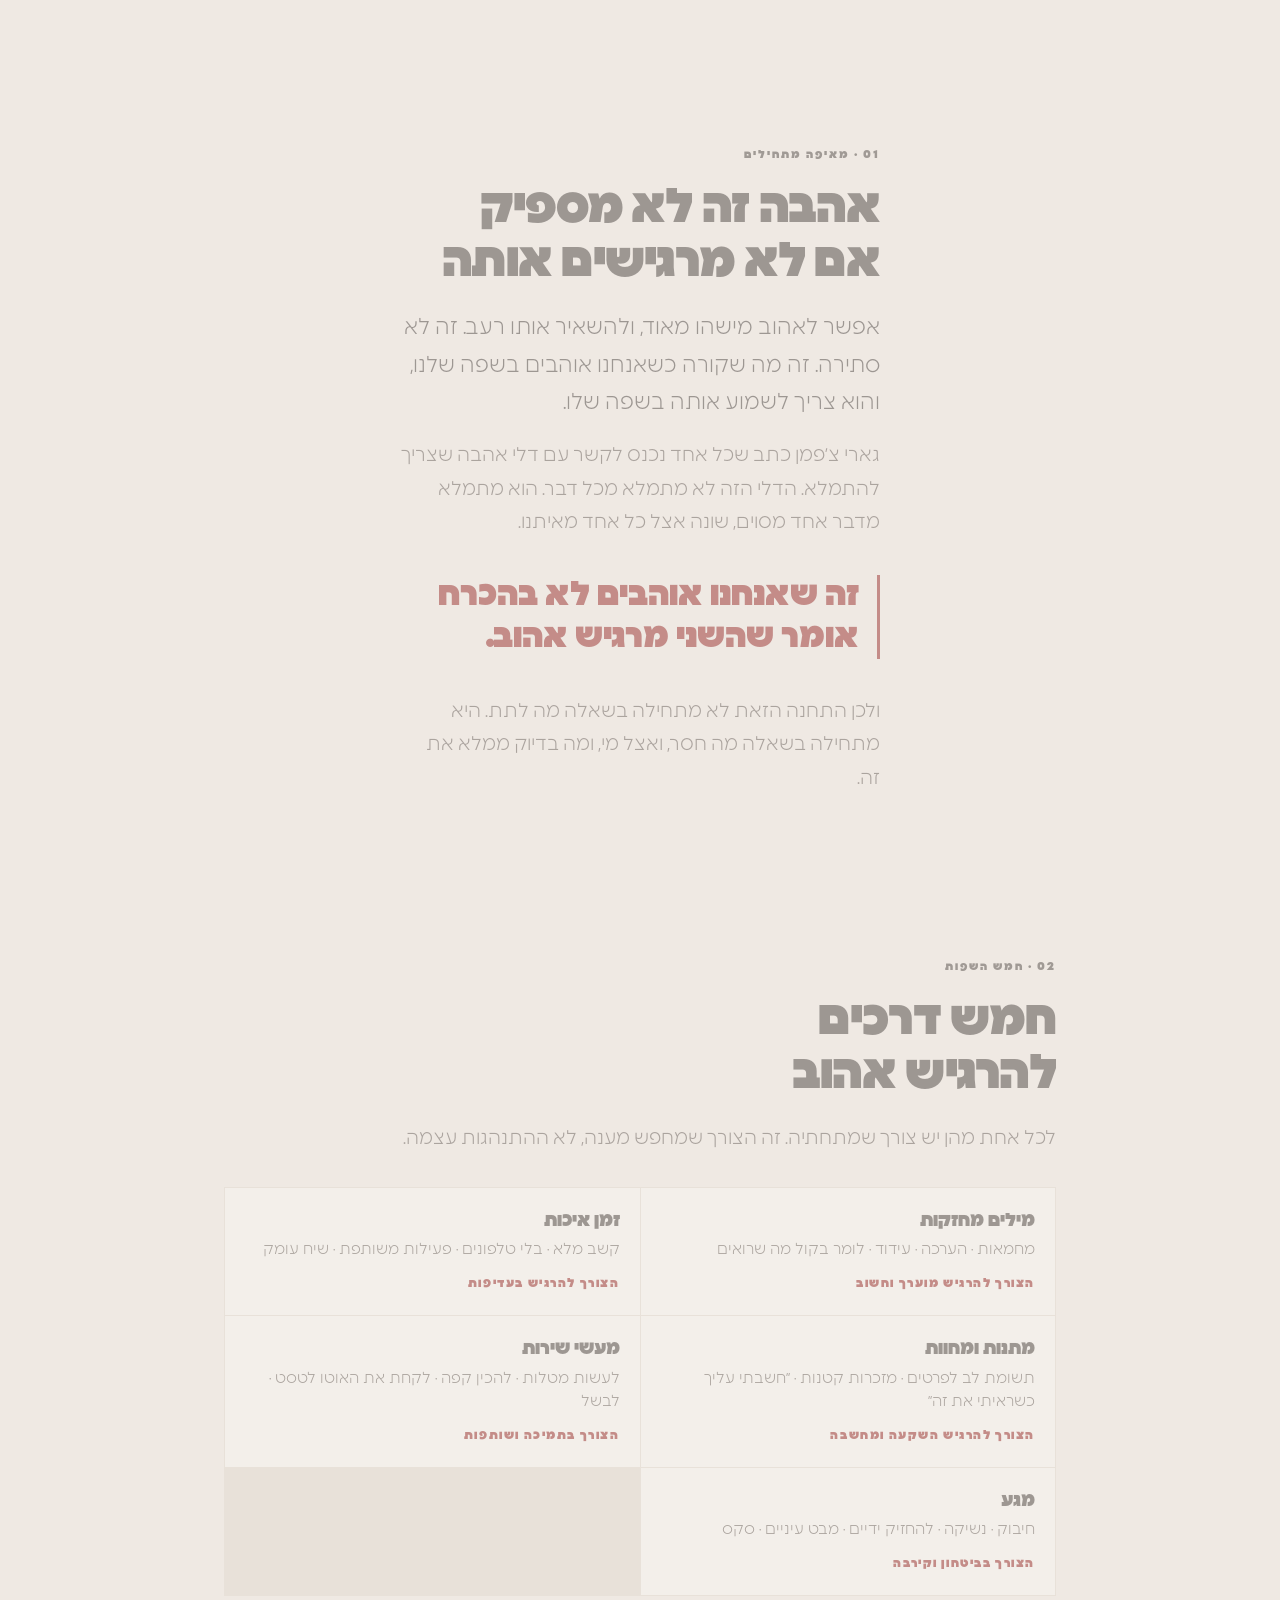
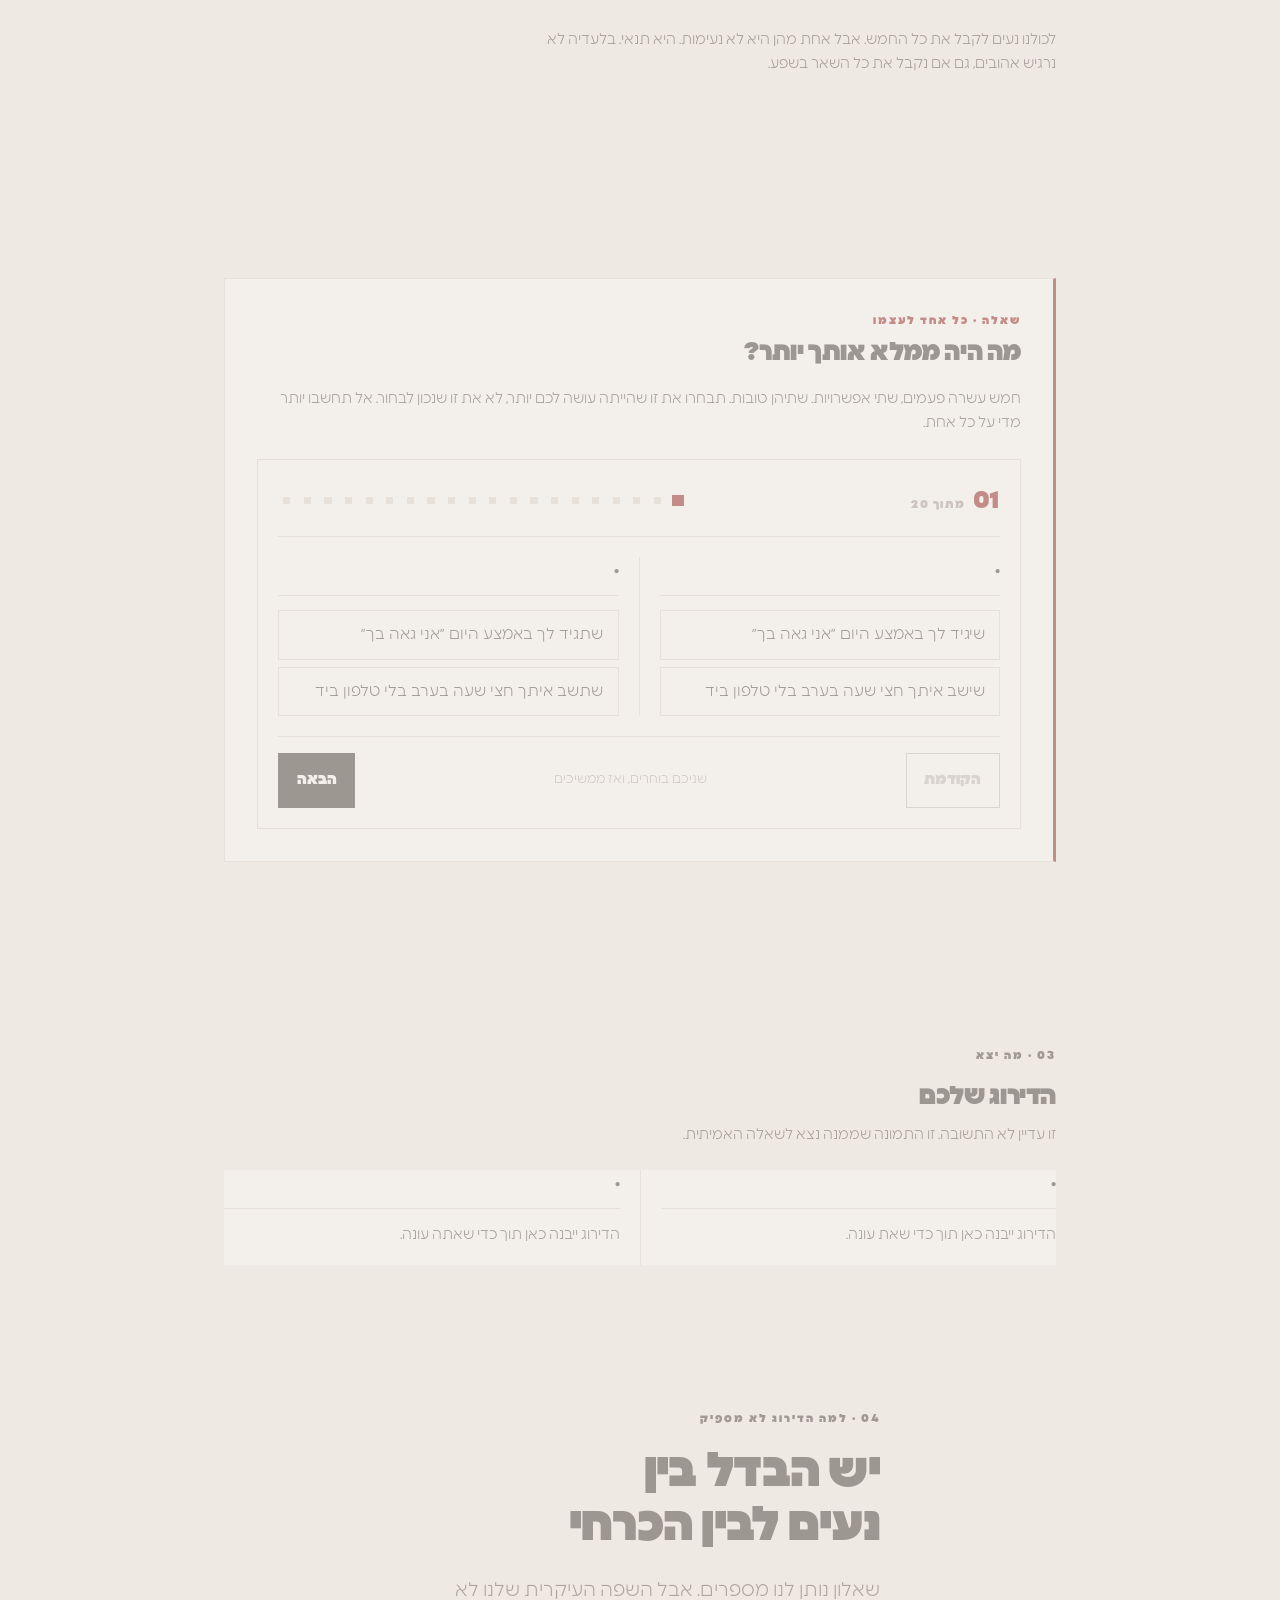
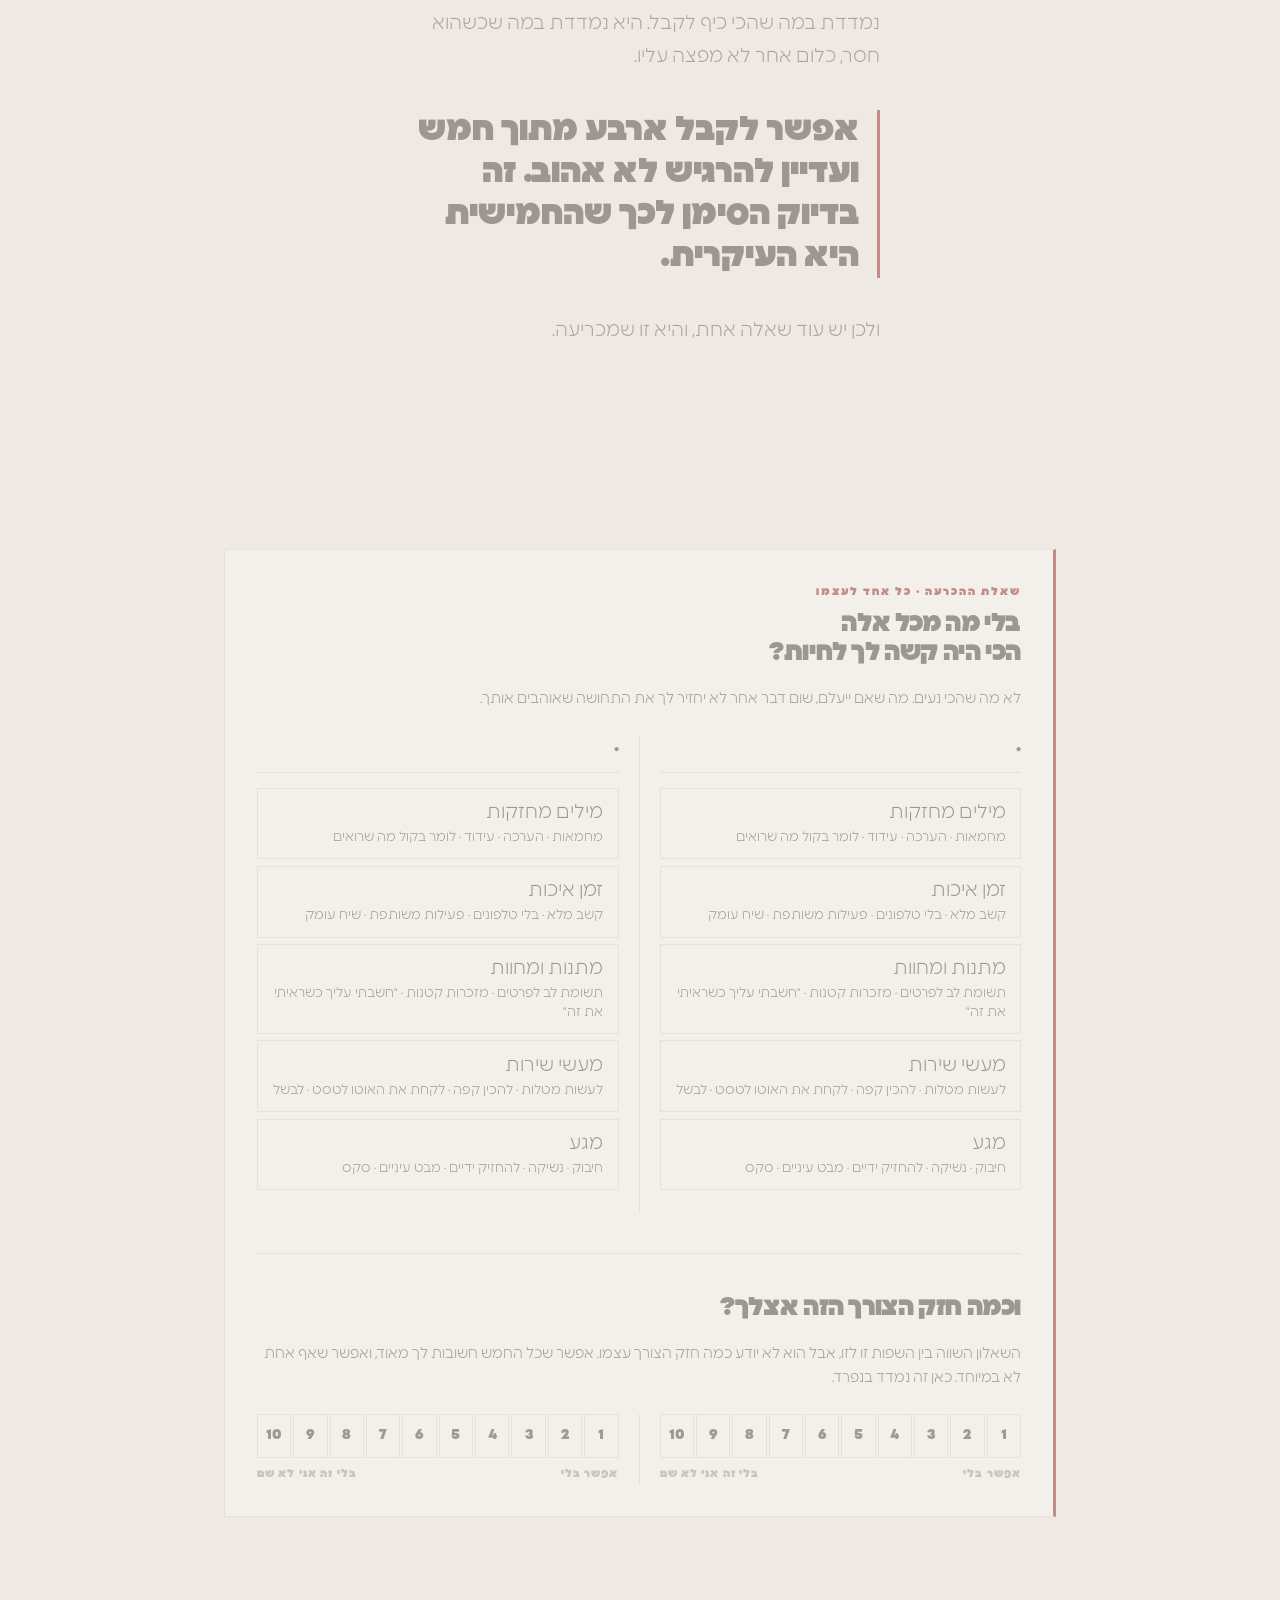
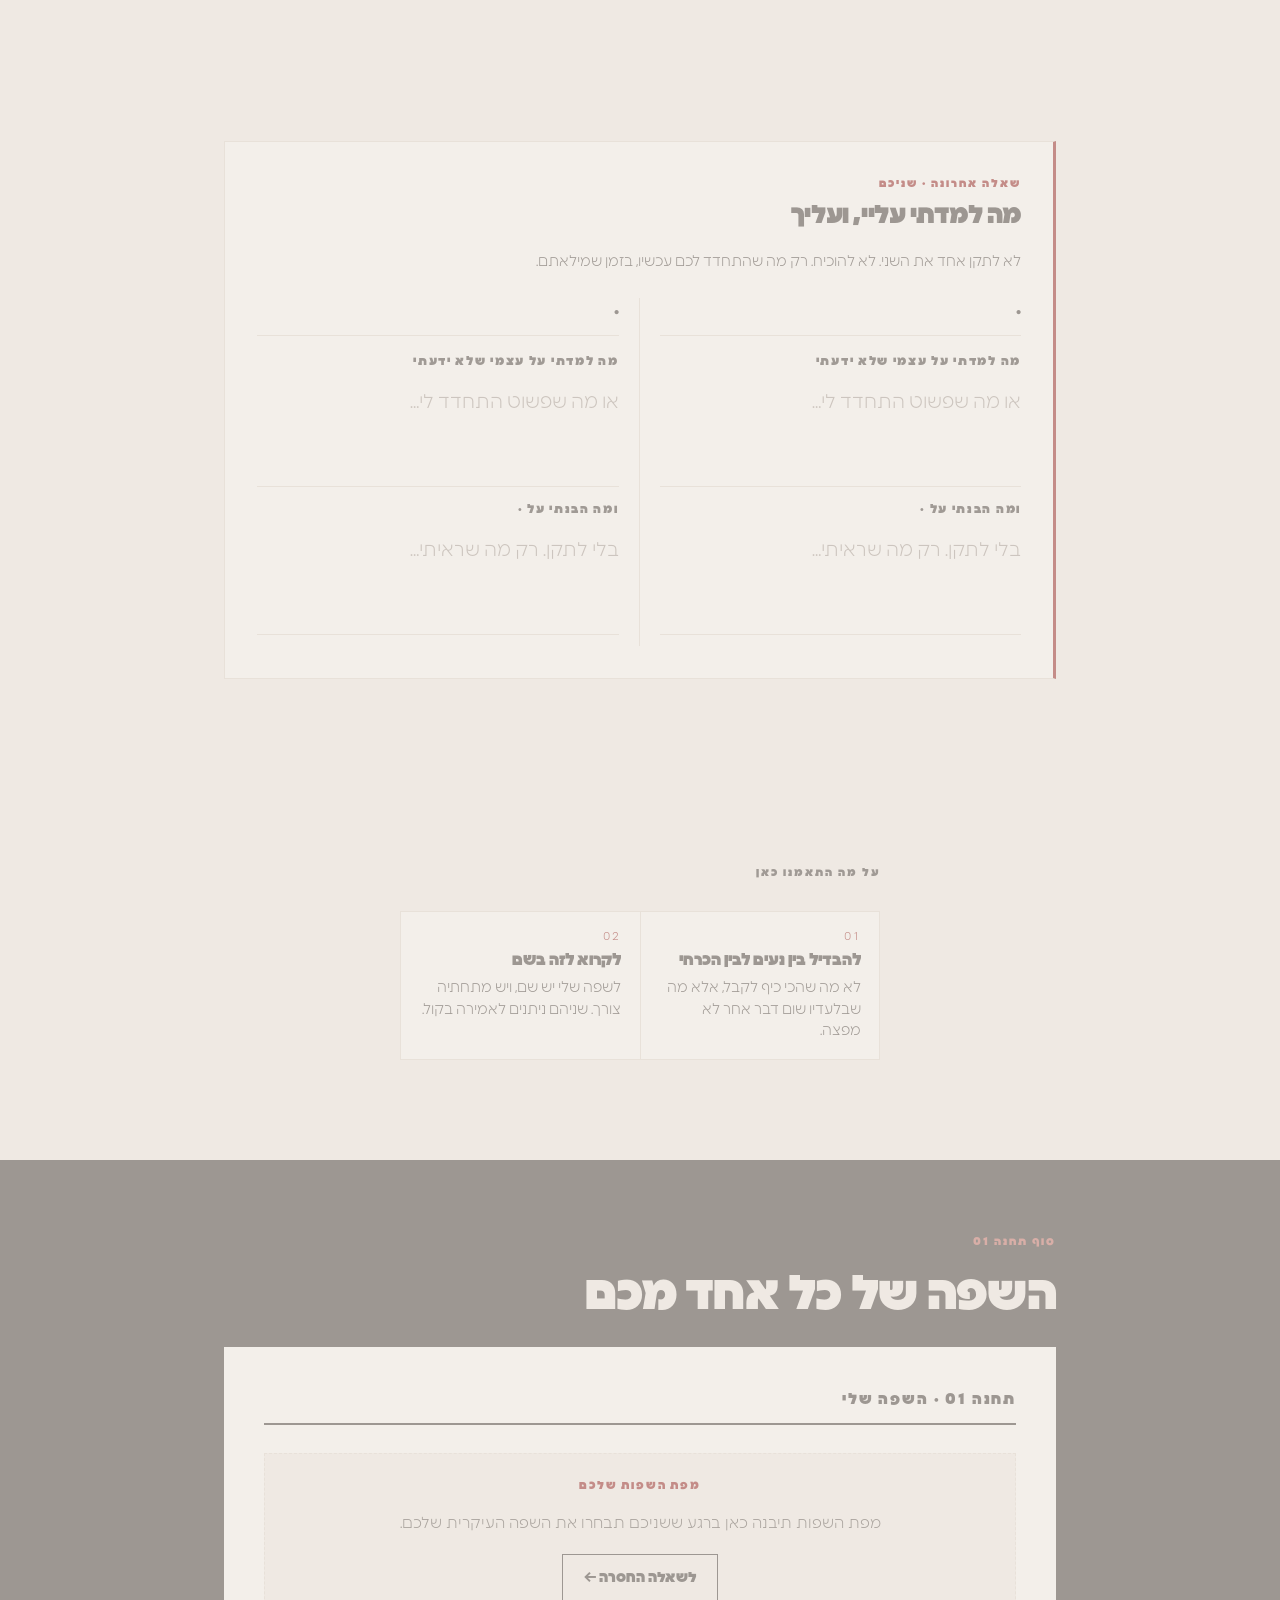
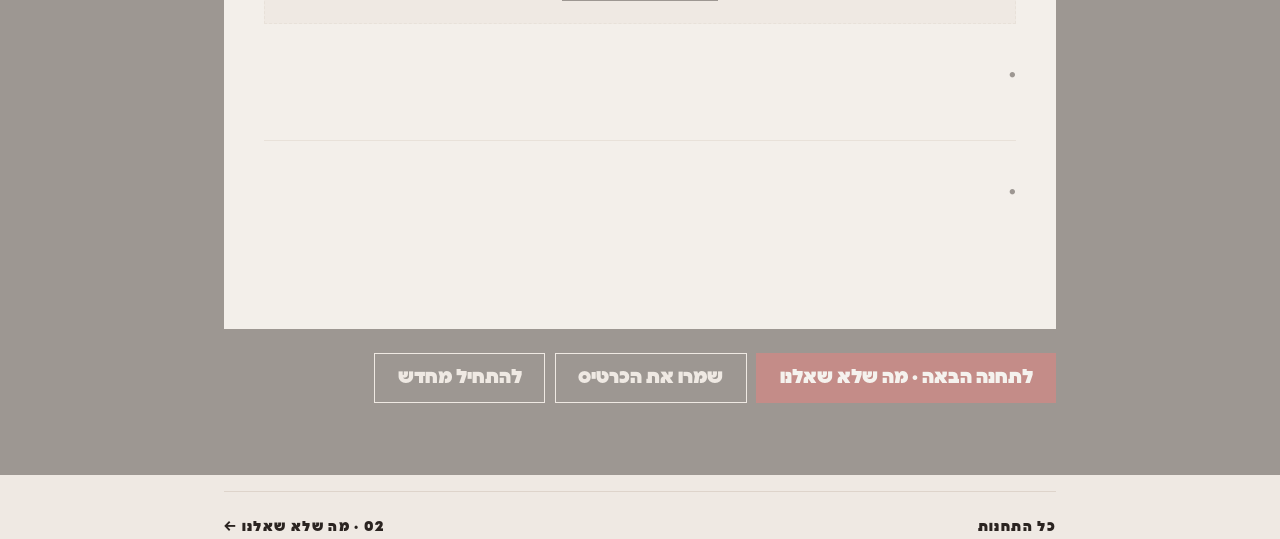
==== commit 26d348fc: "שישה איורים, ותיקון מספר התחנות בכריכה - איורי קו אדום־שחור, מוטמעים ב-mix-blend-mode:multiply כדי ש" ====
--- a/station-01.html
+++ b/station-01.html
@@ -22,6 +22,9 @@
       מה בדיוק צריך לקרות כדי שאני, באמת, <em>ארגיש</em> אהוב.
     </p>
     <div class="scroll-hint">גללו · שבו יחד · כ-15 דקות</div>
+    <figure class="illu md">
+      <img src="images/bouquet.png" alt="אגרטל שממנו פורצים לבבות" loading="lazy" decoding="async">
+    </figure>
   </div>
 </section>
 
--- a/style.css
+++ b/style.css
@@ -624,3 +624,115 @@
   color:var(--sheet);background:var(--crimson-soft);padding:.15rem .45rem;
   margin-inline-start:.4rem;vertical-align:.1em;
 }
+
+/* ---------- השאלון · שאלה אחת על המסך ---------- */
+.quizstep{background:var(--sheet);border:1px solid var(--rule);padding:1.25rem}
+.qhead{display:flex;flex-wrap:wrap;gap:.9rem;align-items:center;justify-content:space-between;
+  margin-bottom:1.25rem;padding-bottom:.9rem;border-bottom:1px solid var(--rule)}
+.qn{font-weight:900;font-size:1.5rem;letter-spacing:-.02em;color:var(--crimson);white-space:nowrap}
+.qn i{font-style:normal;font-size:.72rem;letter-spacing:.14em;color:var(--ink-mute);margin-inline-start:.2rem}
+.qdots{display:flex;flex-wrap:wrap;gap:3px;flex:1;justify-content:flex-end}
+.qdot{width:1.1rem;height:1.1rem;padding:0;border:0;background:transparent;cursor:pointer;
+  display:grid;place-items:center}
+.qdot i{display:block;width:.45rem;height:.45rem;background:var(--rule);transition:all .16s}
+.qdot.full i{background:var(--ink-mute)}
+.qdot.now i{background:var(--crimson);width:.7rem;height:.7rem}
+.qcols{margin-bottom:1.25rem}
+.quizstep .two{display:grid;gap:.45rem}
+.quizstep .opt{min-height:3.1rem;display:flex;align-items:center;font-size:.97rem;line-height:1.4}
+.quizstep .opt[aria-pressed="true"]{
+  background:rgba(132,2,0,.06);border-color:var(--crimson);color:var(--crimson);
+  font-weight:900;box-shadow:inset 2px 0 0 var(--crimson);
+}
+.qnav{display:flex;gap:.7rem;align-items:center;justify-content:space-between;
+  border-top:1px solid var(--rule);padding-top:1rem}
+.qnav .cbtn{min-height:2.75rem;padding-inline:1.1rem}
+.qnav .cbtn.solid{background:var(--ink);color:var(--sheet);border-color:var(--ink)}
+.qnav .cbtn.solid:hover{background:var(--crimson);border-color:var(--crimson)}
+.qnav .cbtn[disabled]{opacity:.3;cursor:default}
+.qhint{font-size:.8rem;color:var(--ink-mute);text-align:center;flex:1;line-height:1.3}
+.quizdone{background:var(--sheet);border:1px dashed var(--rule);padding:1.5rem;text-align:center}
+.qdmsg{margin-bottom:1rem;font-weight:900;color:var(--ink)}
+@media(max-width:520px){.qdots{justify-content:flex-start}}
+
+/* ---------- עצרו כאן · בקול ---------- */
+.aloud{
+  background:var(--sheet);border:1px solid var(--crimson);
+  border-inline-start-width:4px;padding:1.4rem 1.35rem;margin-block:2rem;
+}
+.aloud .eyebrow{color:var(--crimson)}
+.aloud h3{margin-bottom:.9rem;line-height:1.25}
+.aloud p{margin-bottom:.8rem}
+.aloud p:last-child{margin-bottom:0}
+.aloud .tiny{color:var(--ink-faint)}
+@media print{.aloud{border-inline-start-width:1px}}
+
+/* ---------- מטריצת החוסר ---------- */
+.mtx{width:100%;border-collapse:collapse}
+.mtx th{
+  text-align:start;font-weight:300;font-size:.92rem;color:var(--ink-soft);
+  padding:.35rem .6rem .35rem 0;line-height:1.3;
+}
+.mtx td{padding:2px;width:2.9rem}
+.mtx button{
+  width:100%;min-height:2.75rem;border:1px solid var(--rule);background:transparent;
+  font:inherit;font-size:.78rem;font-weight:900;color:var(--ink-mute);cursor:pointer;
+  transition:all .15s;padding:0;
+}
+.mtx button:hover{border-color:var(--crimson-soft);color:var(--ink)}
+.mtx button[aria-pressed="true"]{background:var(--ink);border-color:var(--ink);color:var(--sheet)}
+.mtx tr:last-child button[aria-pressed="true"],
+.mtx button[data-v="lots"][aria-pressed="true"]{background:var(--crimson);border-color:var(--crimson)}
+.mtxkey{display:flex;flex-wrap:wrap;gap:.9rem;margin-top:.8rem;font-size:.76rem;color:var(--ink-mute)}
+.mtxkey b{color:var(--ink-faint);font-weight:900;margin-inline-end:.2rem}
+@media(max-width:420px){.mtx th{font-size:.85rem}.mtx td{width:2.5rem}}
+.person .delta{font-weight:900}
+.person .delta.ok{color:var(--ink)}
+.person .delta.miss{color:var(--crimson)}
+
+/* ---------- סימון ביצוע ---------- */
+.chk{display:grid;gap:.5rem;list-style:none}
+.chk li{display:grid;grid-template-columns:1fr auto;gap:.7rem;align-items:center;
+  border-bottom:1px solid var(--rule);padding-bottom:.5rem}
+.chk .txt{font-size:.95rem;line-height:1.4;color:var(--ink-soft)}
+.chk li.yes .txt{color:var(--ink)}
+.chk li.no .txt{color:var(--ink-mute)}
+.chk .btns{display:flex;gap:2px}
+.chk .btns button{
+  min-height:2.75rem;min-width:3.2rem;border:1px solid var(--rule);background:transparent;
+  font:inherit;font-size:.82rem;font-weight:900;color:var(--ink-mute);cursor:pointer;transition:all .15s;
+}
+.chk .btns button[data-v="y"][aria-pressed="true"]{background:var(--ink);border-color:var(--ink);color:var(--sheet)}
+.chk .btns button[data-v="n"][aria-pressed="true"]{background:var(--crimson);border-color:var(--crimson);color:var(--sheet)}
+.person .lst.chk{background:var(--paper);border:1px dashed var(--rule);padding:1rem 1.1rem}
+.person .lst.chk.ok strong{color:var(--ink)}
+.person .lst.chk.miss strong{color:var(--crimson)}
+.person .chkl{margin:0;font-size:.95rem;line-height:1.7;color:var(--ink-soft)}
+
+/* ============================================================
+   איורים · קו אדום־שחור על רקע לבן.
+   multiply ממיס את הלבן לתוך הבז׳, במקום ריבוע לבן על הדף.
+   ============================================================ */
+.illu{margin-block:2.25rem;text-align:center}
+.illu img{
+  display:block;width:100%;height:auto;margin-inline:auto;
+  mix-blend-mode:multiply;
+}
+.illu.sm img{max-width:17rem}
+.illu.md img{max-width:24rem}
+.illu.lg img{max-width:31rem}
+.illu.tall img{max-width:9rem}
+.illu figcaption{
+  margin-top:.9rem;font-size:.76rem;letter-spacing:.14em;
+  color:var(--ink-mute);font-weight:900;
+}
+/* על הכריכה · צמוד לכותרת, בלי ריווח מיותר */
+#cover .illu{margin-block:1.75rem 0}
+@media (prefers-reduced-motion:no-preference){
+  #cover .illu img{animation:illuin 1s cubic-bezier(.2,.7,.3,1) both}
+}
+@keyframes illuin{from{opacity:0;transform:translateY(14px) scale(.985)}to{opacity:1;transform:none}}
+@media print{
+  .illu img{mix-blend-mode:normal}
+  .illu{break-inside:avoid}
+}
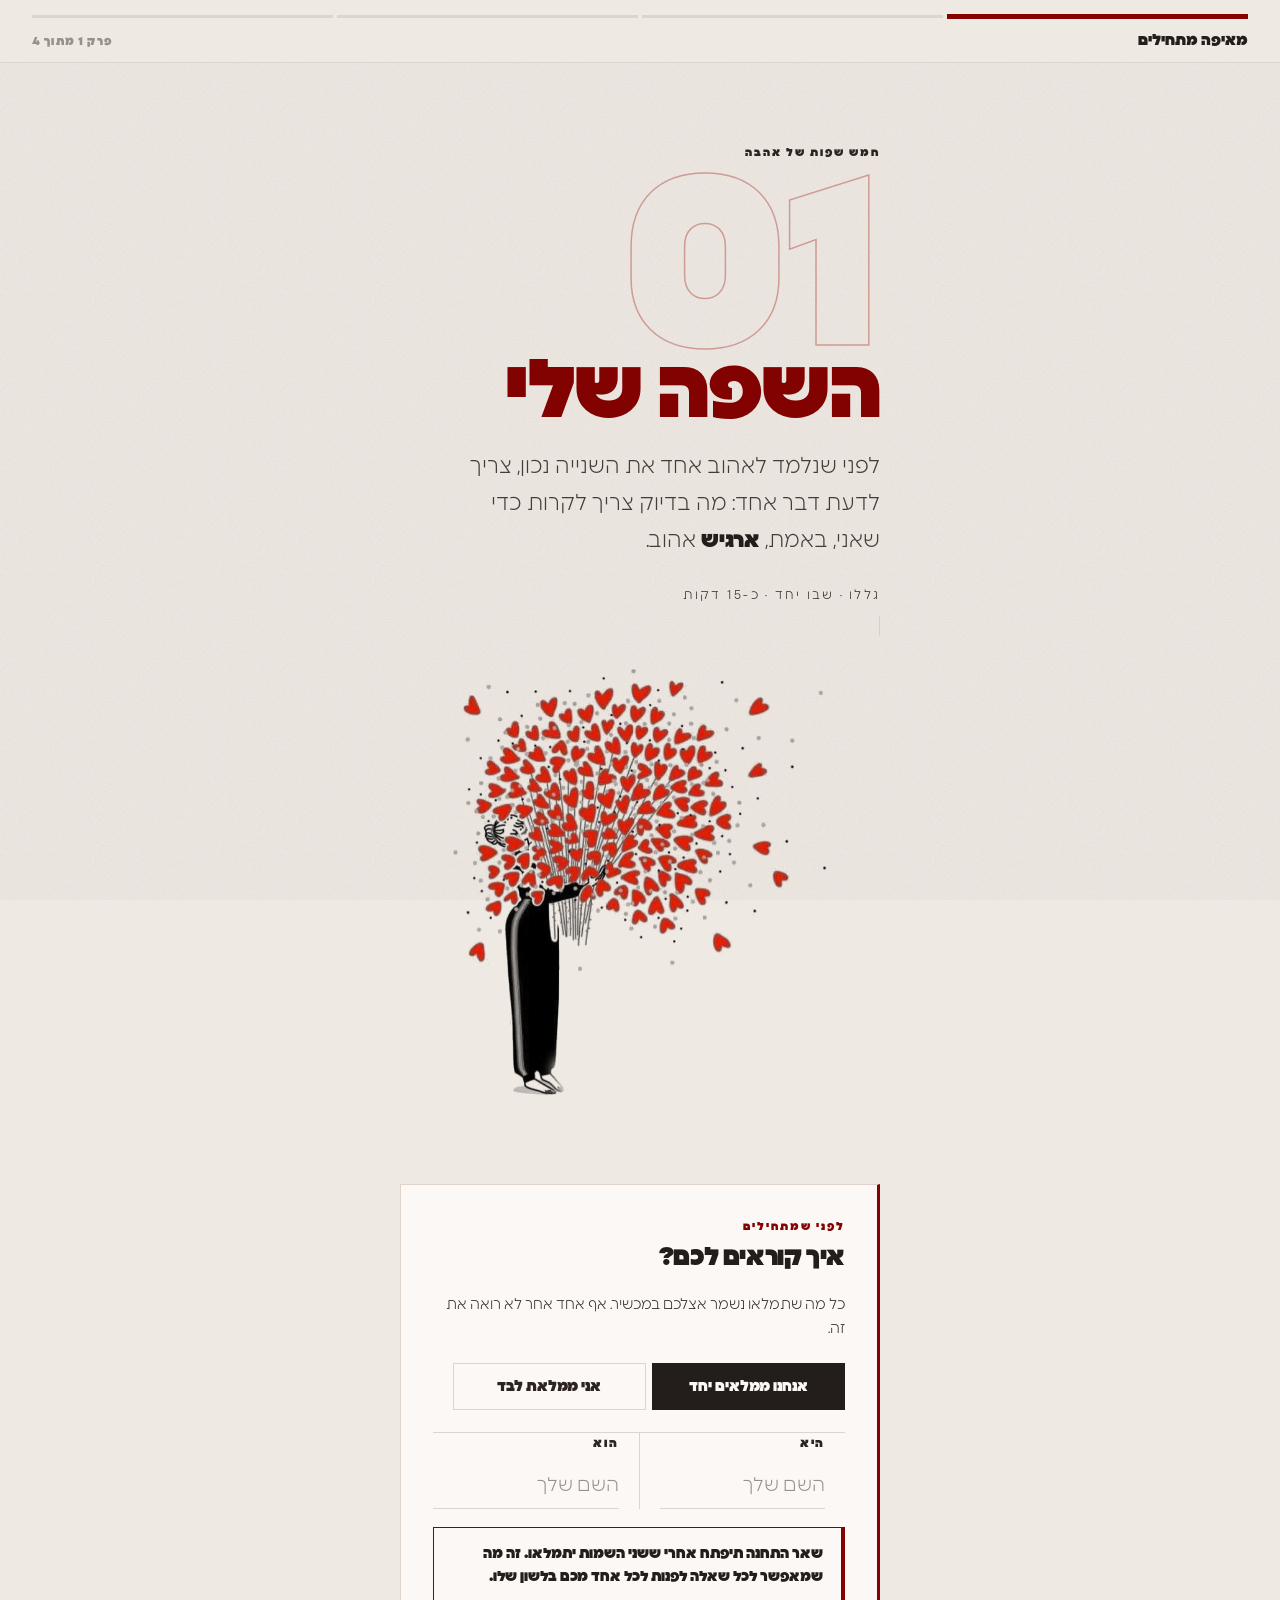
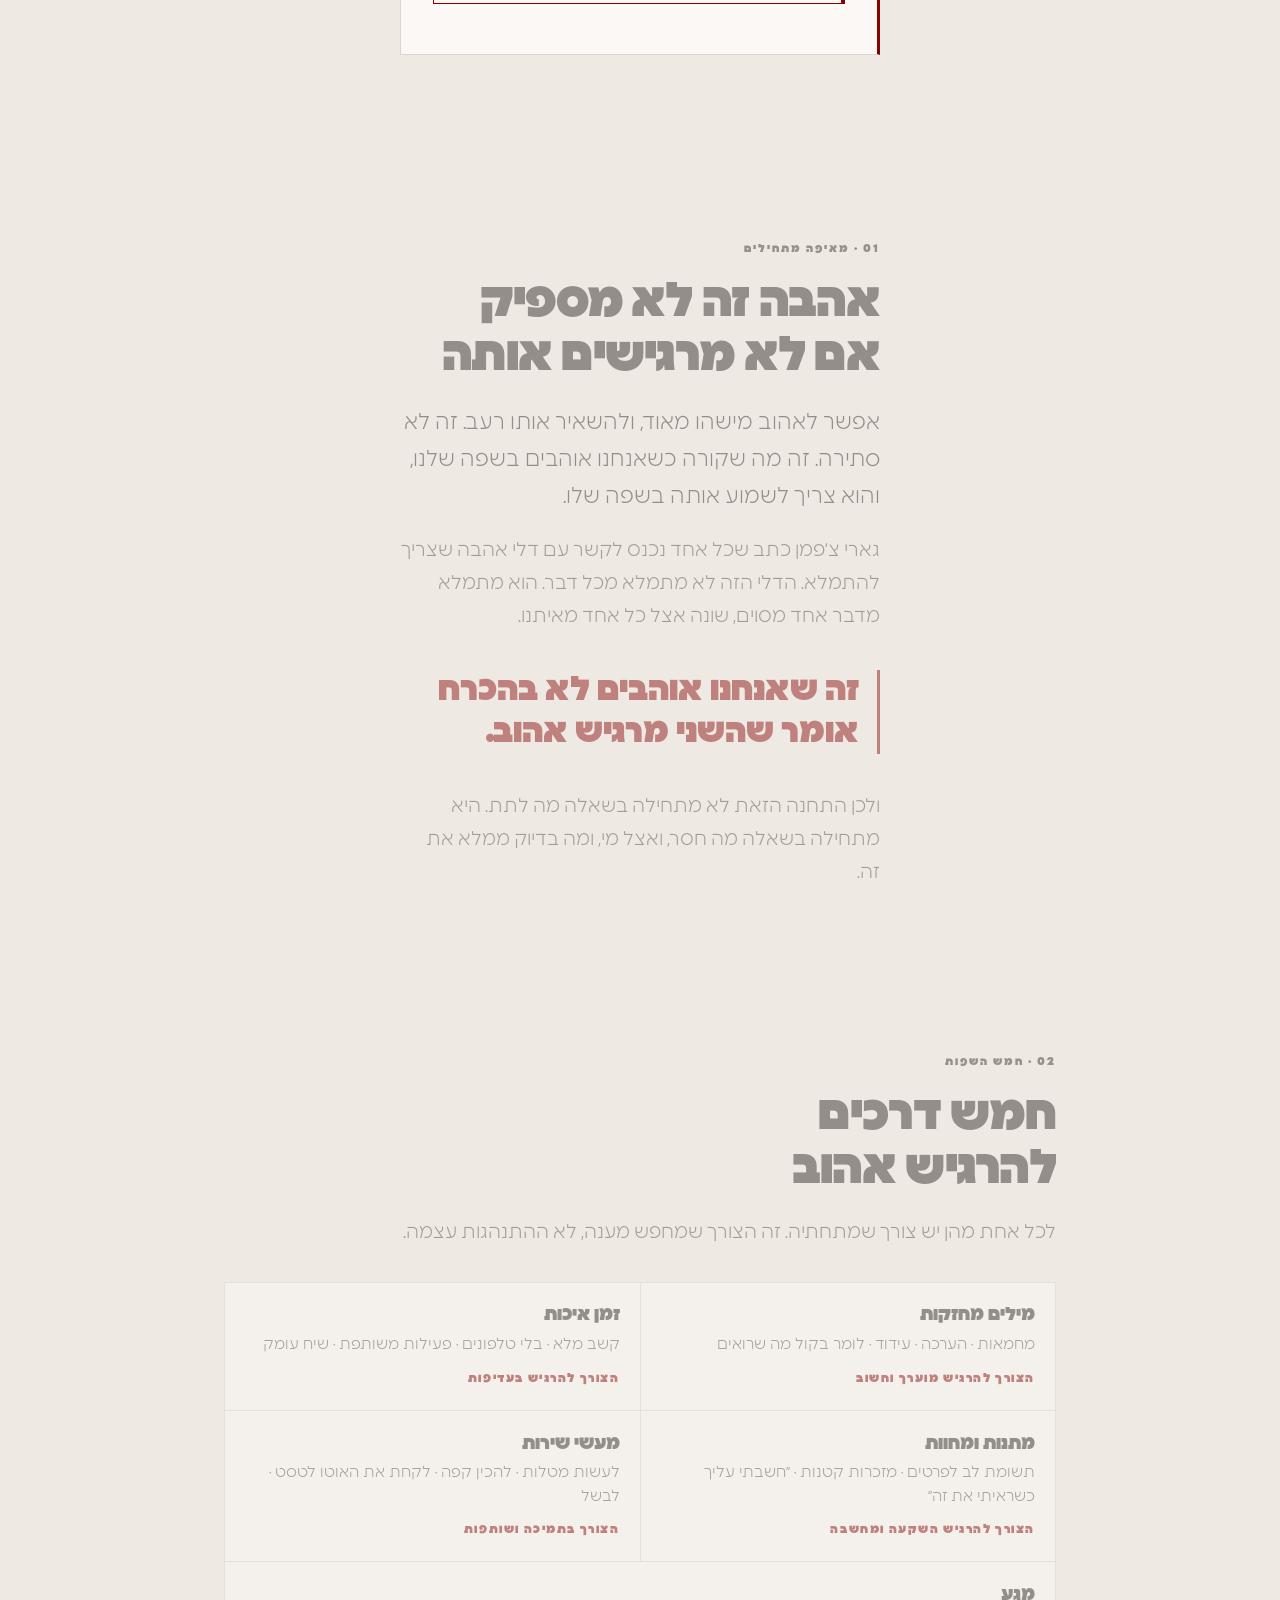
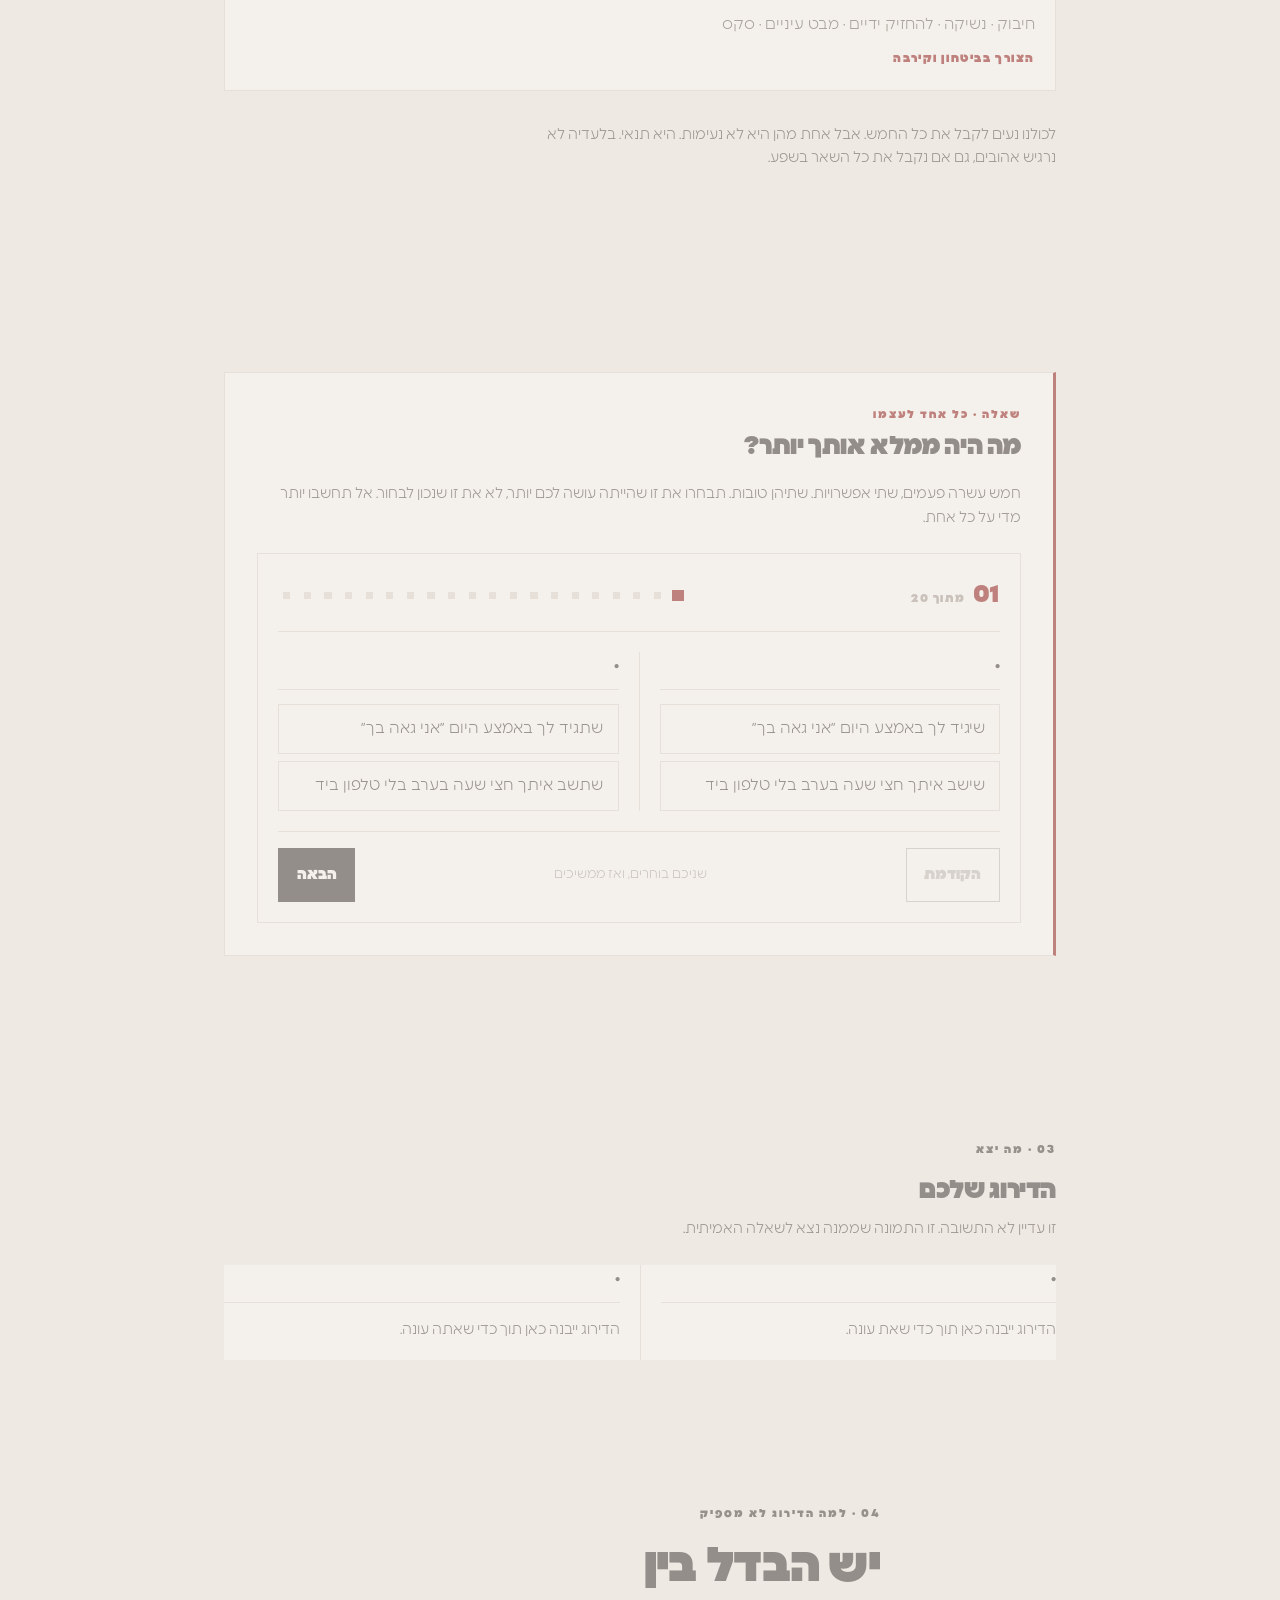
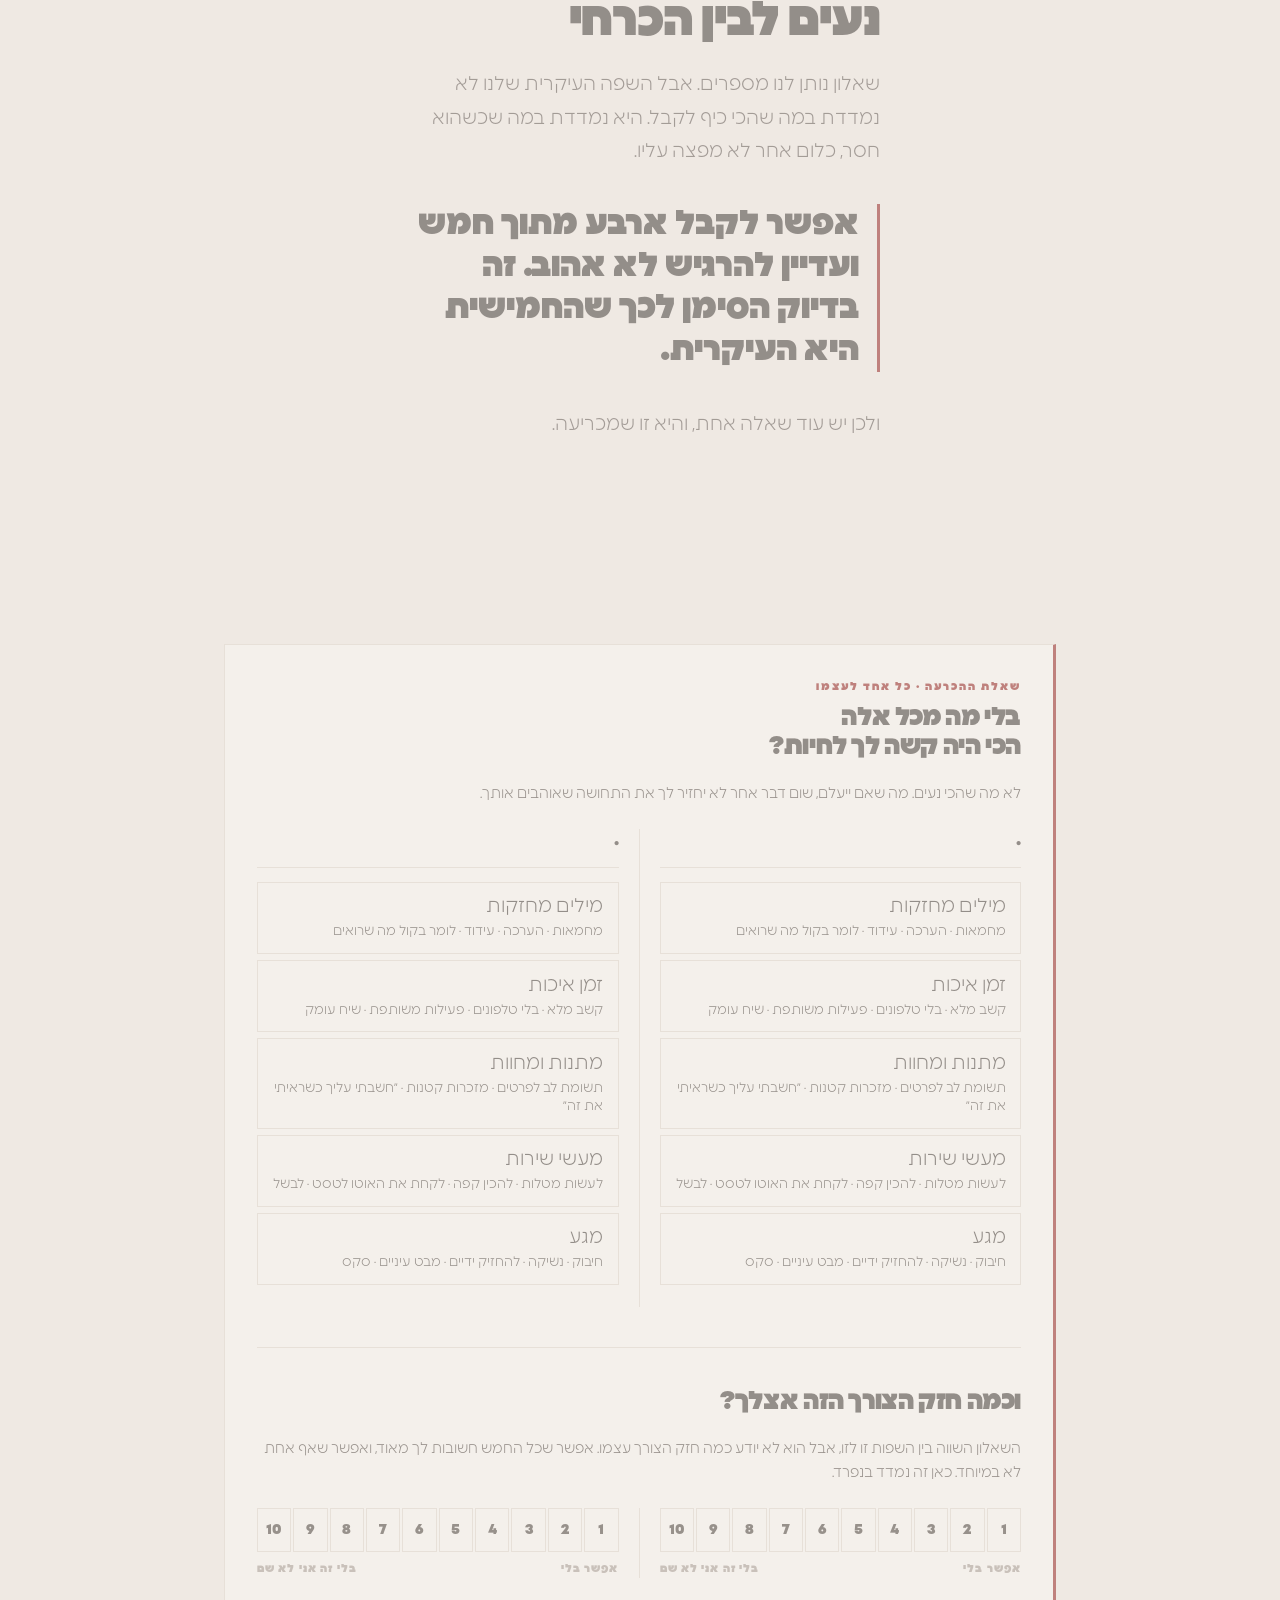
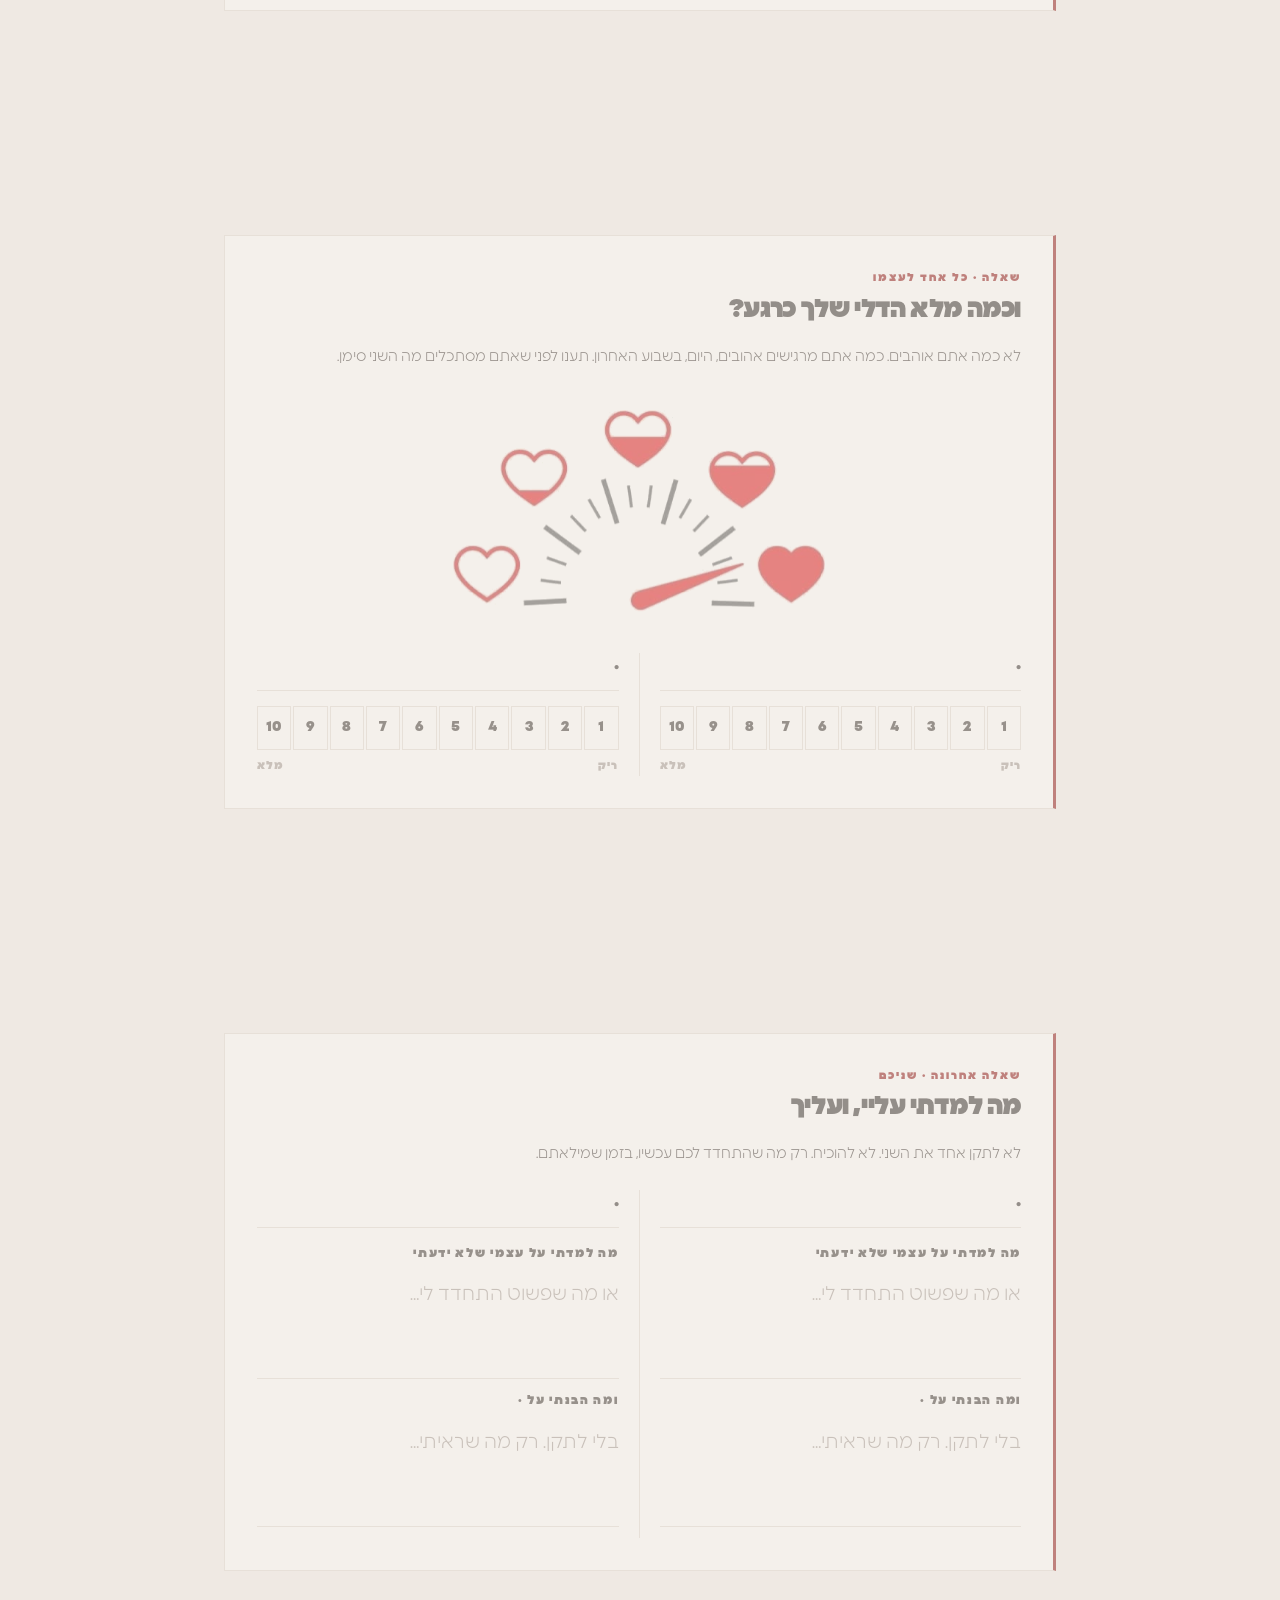
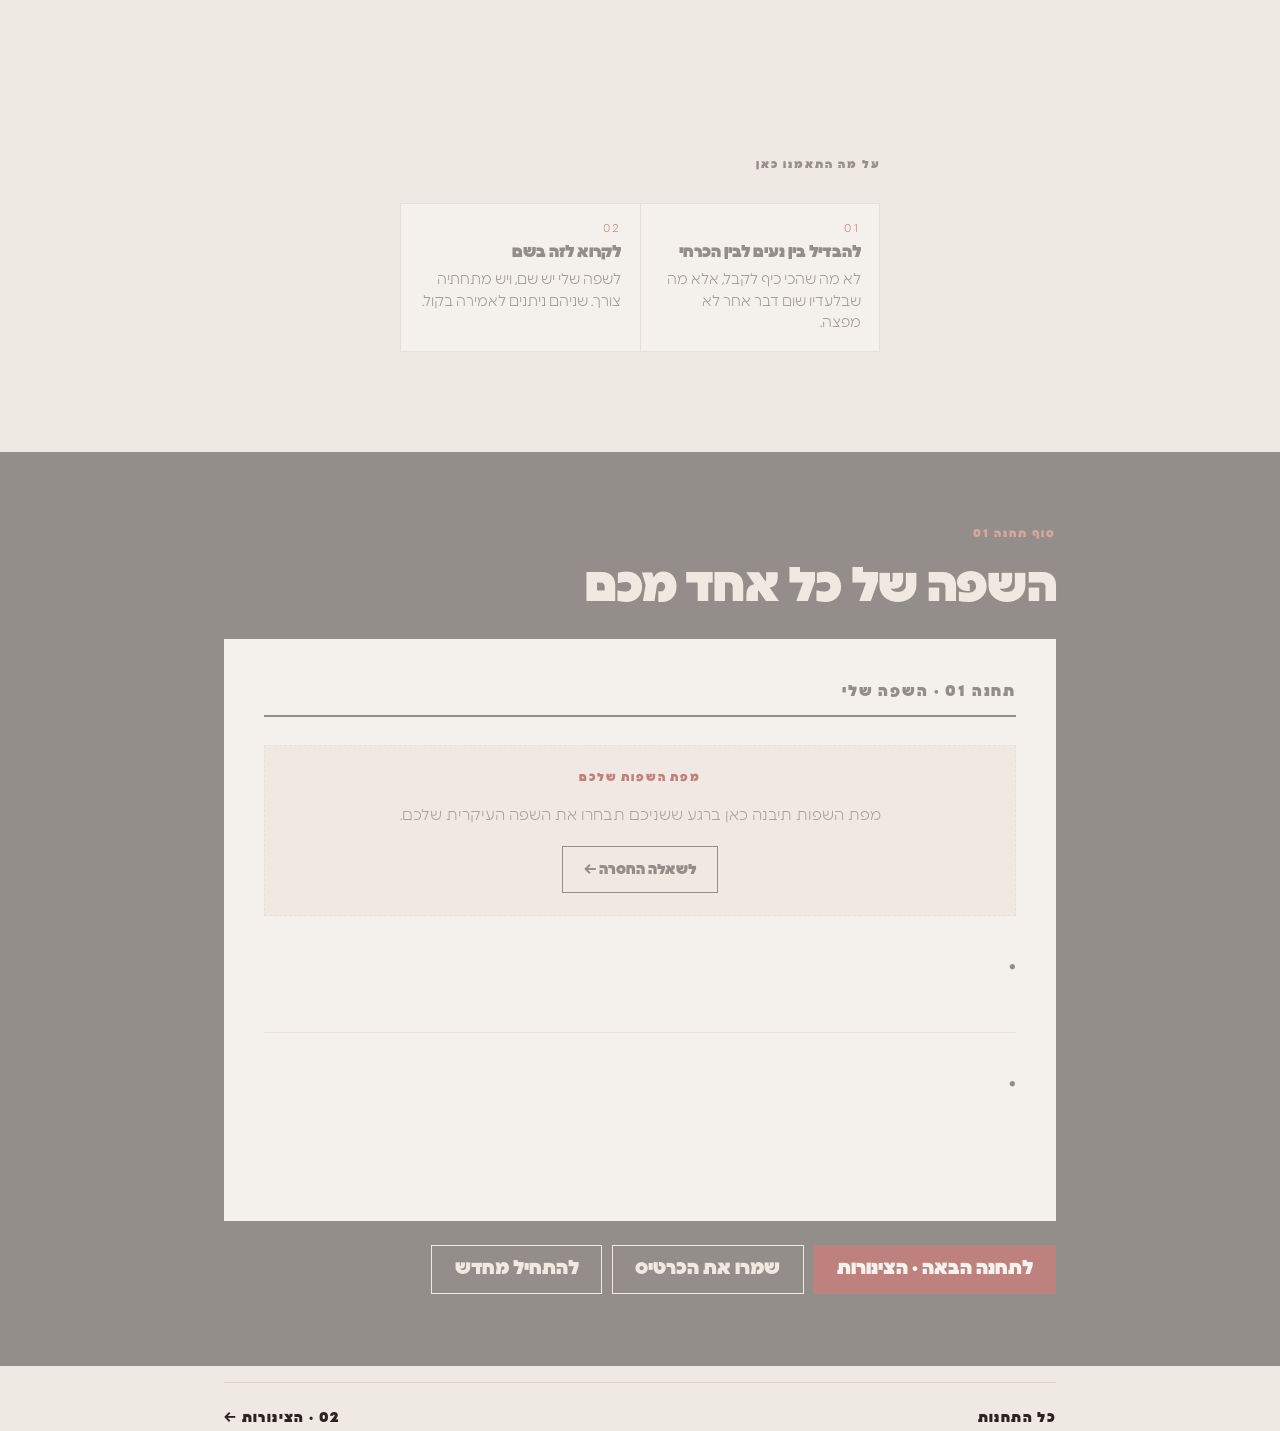
==== commit fc1b98d1: "מבנה מחדש של תחנות 01-03 לפי הזרימה שביקשת תחנה 01 · נוסף מד הדלי בסוף, אחרי שאלת ההכרעה ועוצמת הצור" ====
--- a/station-01.html
+++ b/station-01.html
@@ -139,6 +139,22 @@
 
 <section class="wrap wide">
   <div class="q rv">
+    <div class="eyebrow">שאלה · כל אחד לעצמו</div>
+    <h3>וכמה מלא הדלי שלך כרגע?</h3>
+    <p class="tiny" style="margin-bottom:1.5rem">
+      לא כמה אתם אוהבים. כמה אתם מרגישים אהובים, היום, בשבוע האחרון.
+      תענו לפני שאתם מסתכלים מה השני סימן.
+    </p>
+    <figure class="illu md">
+      <img src="images/gauge.png" alt="מד דלק בצורת לבבות, מריק עד מלא" loading="lazy" decoding="async">
+    </figure>
+    <div class="pair" data-widget="dial" data-field="tank" data-ends="ריק|מלא"></div>
+  </div>
+</section>
+
+
+<section class="wrap wide">
+  <div class="q rv">
     <div class="eyebrow">שאלה אחרונה · שניכם</div>
     <h3>מה למדתי עליי, ועליך</h3>
     <p class="tiny" style="margin-bottom:1.5rem">לא לתקן אחד את השני. לא להוכיח. רק מה שהתחדד לכם עכשיו, בזמן שמילאתם.</p>
@@ -166,7 +182,7 @@
       <h2>השפה של כל אחד מכם</h2>
       <div class="card" id="card"></div>
       <div class="btnrow">
-        <a class="btn solid" href="station-02.html">לתחנה הבאה · מה שלא שאלנו</a>
+        <a class="btn solid" href="station-02.html">לתחנה הבאה · הצינורות</a>
         <button class="btn" onclick="window.print()">שמרו את הכרטיס</button>
         <button class="btn" id="resetbtn">להתחיל מחדש</button>
       </div>
@@ -178,7 +194,7 @@
 
 <div class="wrap wide"><div class="stationnav">
   <a href="index.html">כל התחנות</a>
-  <a href="station-02.html">02 · מה שלא שאלנו ←</a>
+  <a href="station-02.html">02 · הצינורות ←</a>
 </div></div>
 
 <script src="content-01.js?v=1"></script>
--- a/style.css
+++ b/style.css
@@ -736,3 +736,20 @@
   .illu img{mix-blend-mode:normal}
   .illu{break-inside:avoid}
 }
+
+/* ---------- למה התחנה נעולה ---------- */
+#gatehint{
+  margin-top:1.1rem;padding:.9rem 1.1rem;
+  background:var(--sheet);border:1px solid var(--crimson);border-inline-start-width:4px;
+  font-size:.9rem;line-height:1.6;color:var(--ink);font-weight:900;
+}
+/* הנעילה עצמה · פחות דהויה, כדי שייראה מכוון ולא שבור */
+.locked{opacity:.45;pointer-events:none;transition:opacity .4s}
+
+/* ---------- תיקוני רשת · תאים ריקים שנחשפו ---------- */
+/* חמישה כרטיסים בשתי עמודות השאירו משבצת ריקה. האחרון תופס שורה שלמה. */
+@media(min-width:640px){ .langs .lang:last-child{grid-column:1/-1} }
+/* המרווח מתחת לכפתורי המצב חשף את רקע הרשת כפס אפור */
+.modepick{margin-bottom:0;padding-bottom:1.4rem}
+/* שלוש הבטחות בשתי עמודות · האחרונה תופסת שורה שלמה */
+@media(min-width:560px){ .promises > div:last-child:nth-child(odd){grid-column:1/-1} }
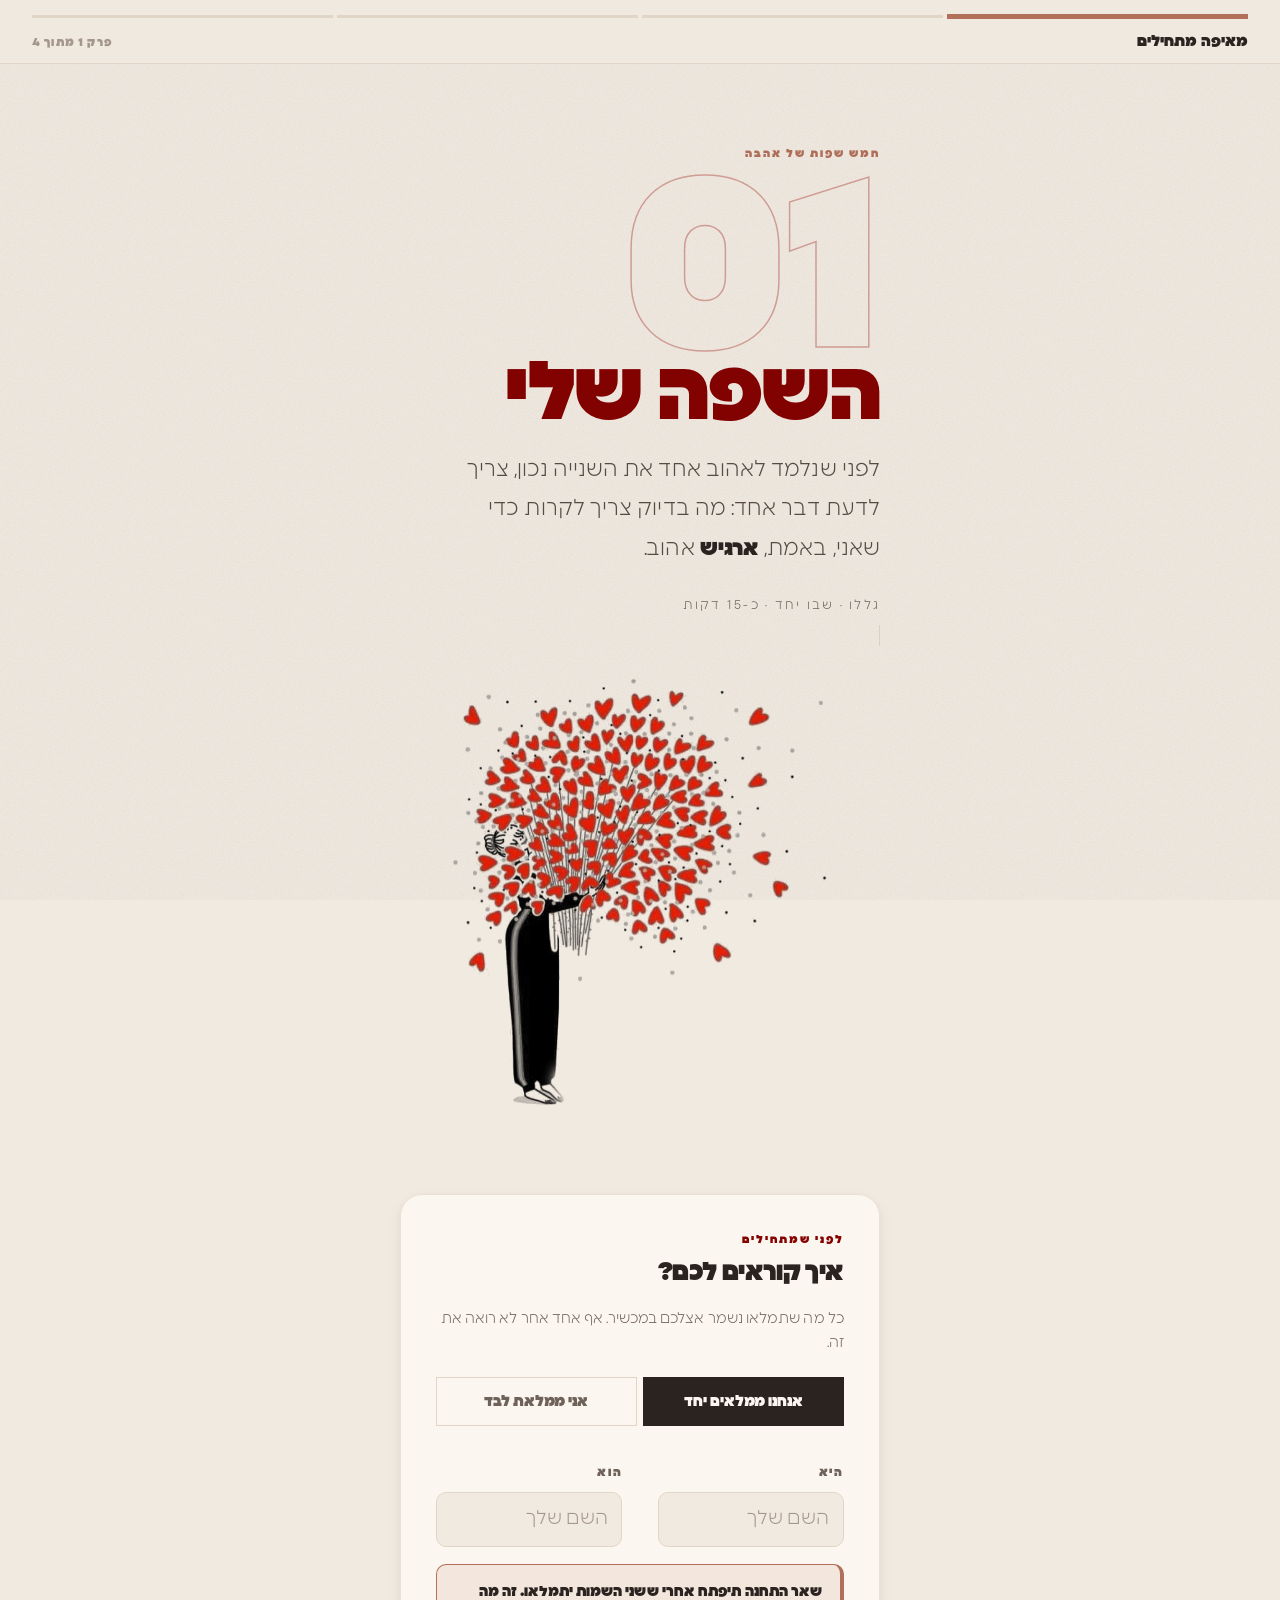
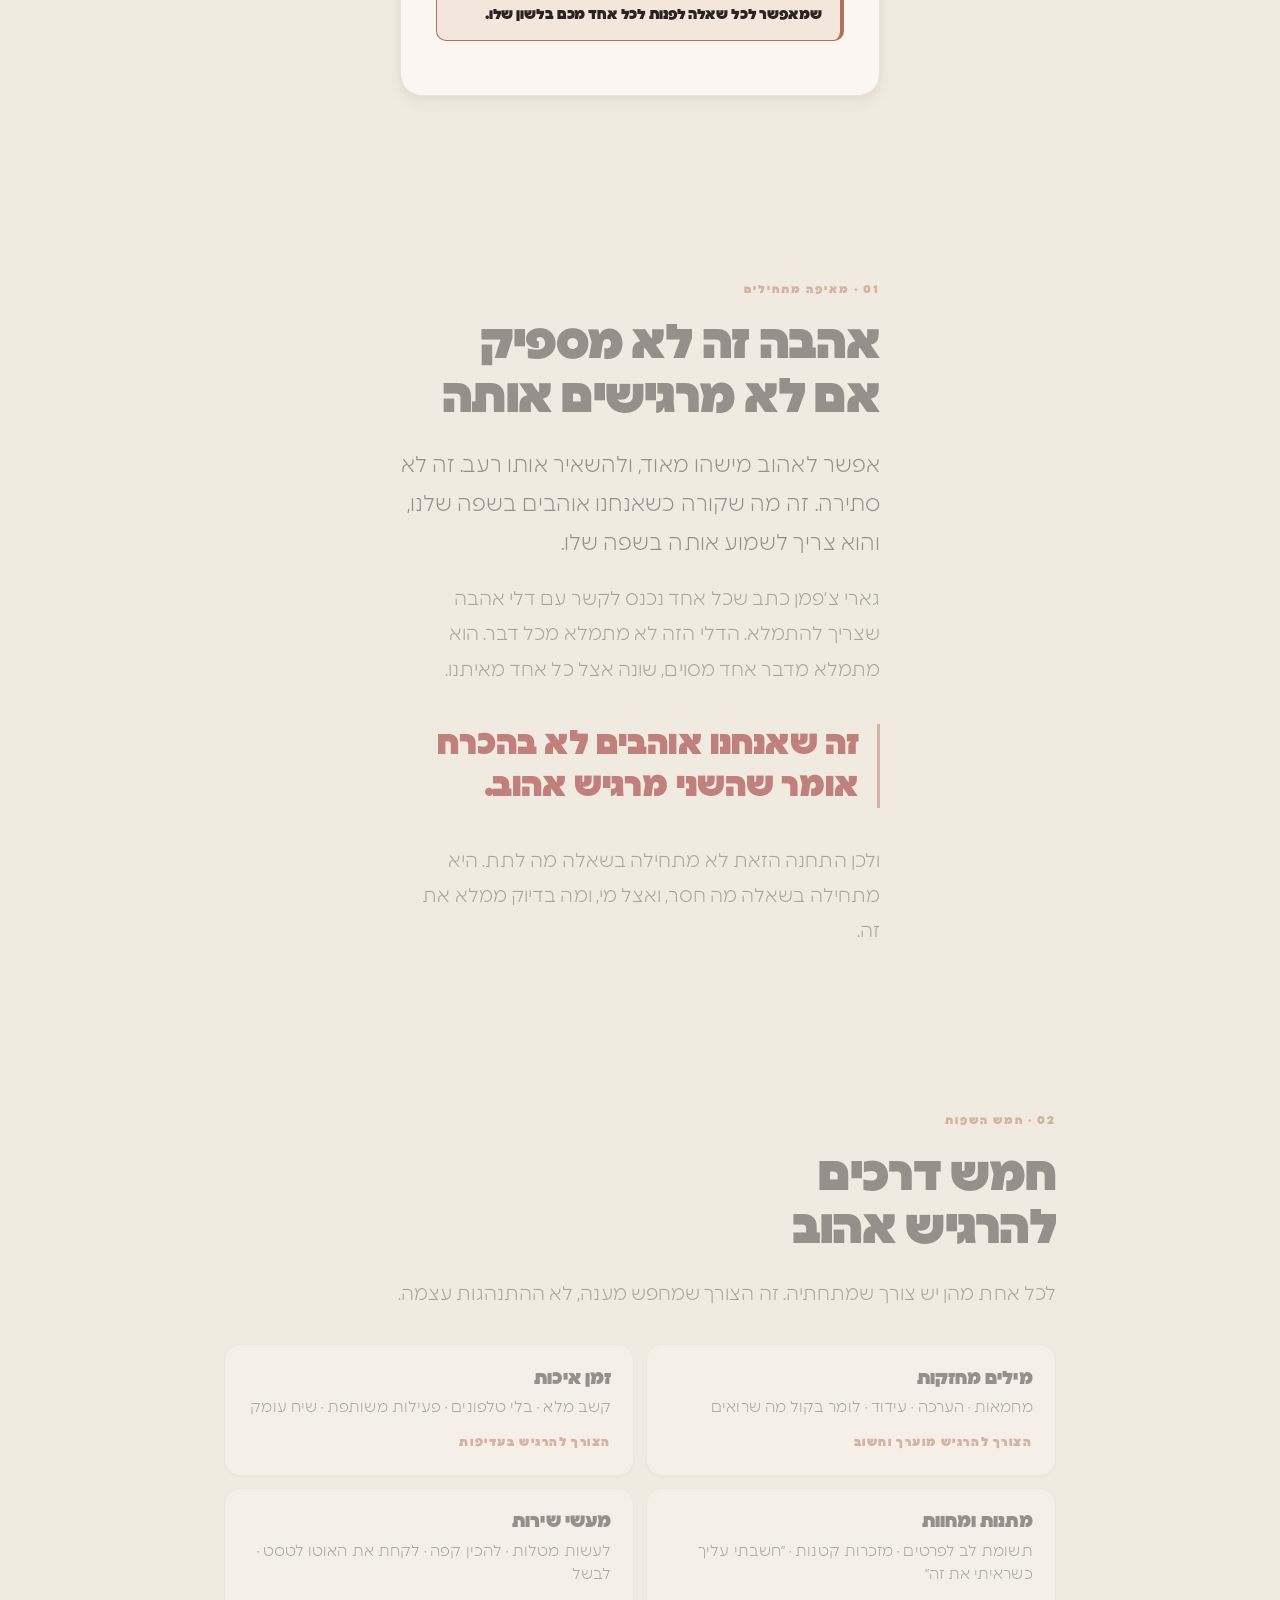
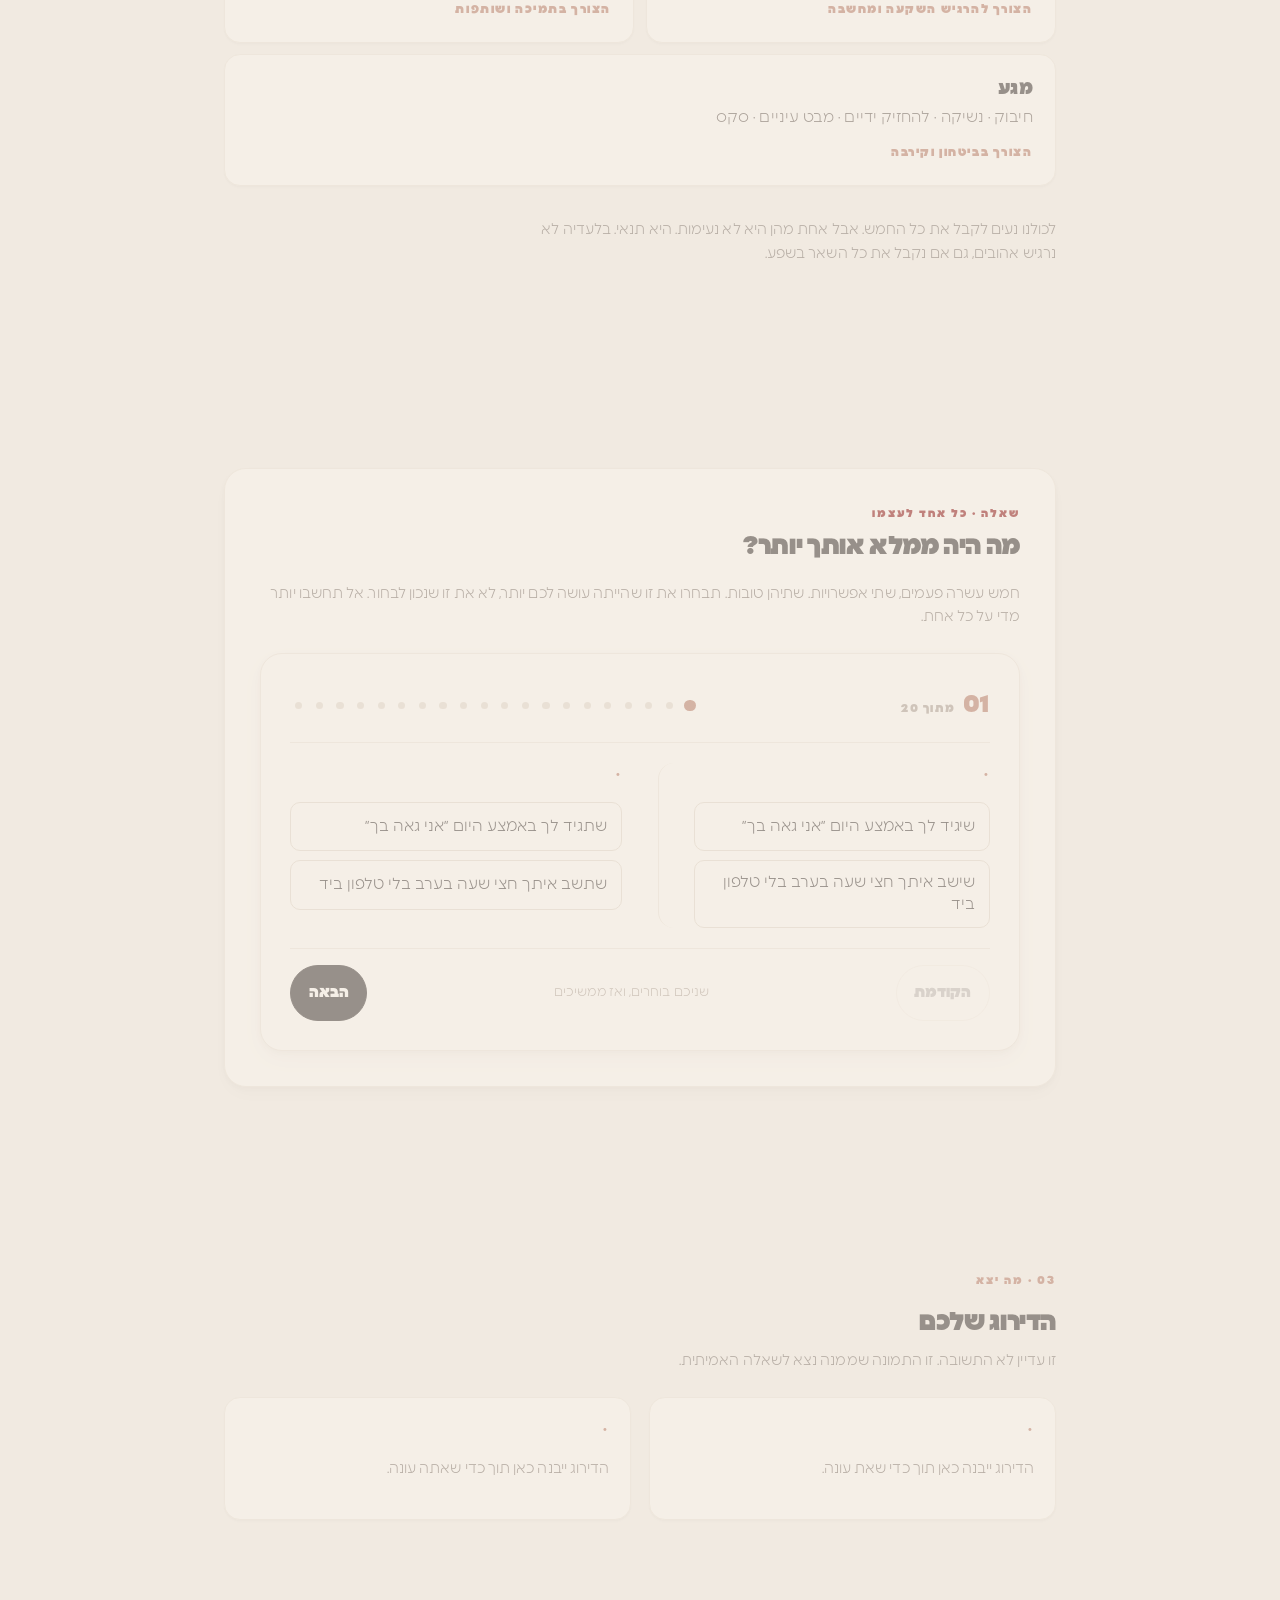
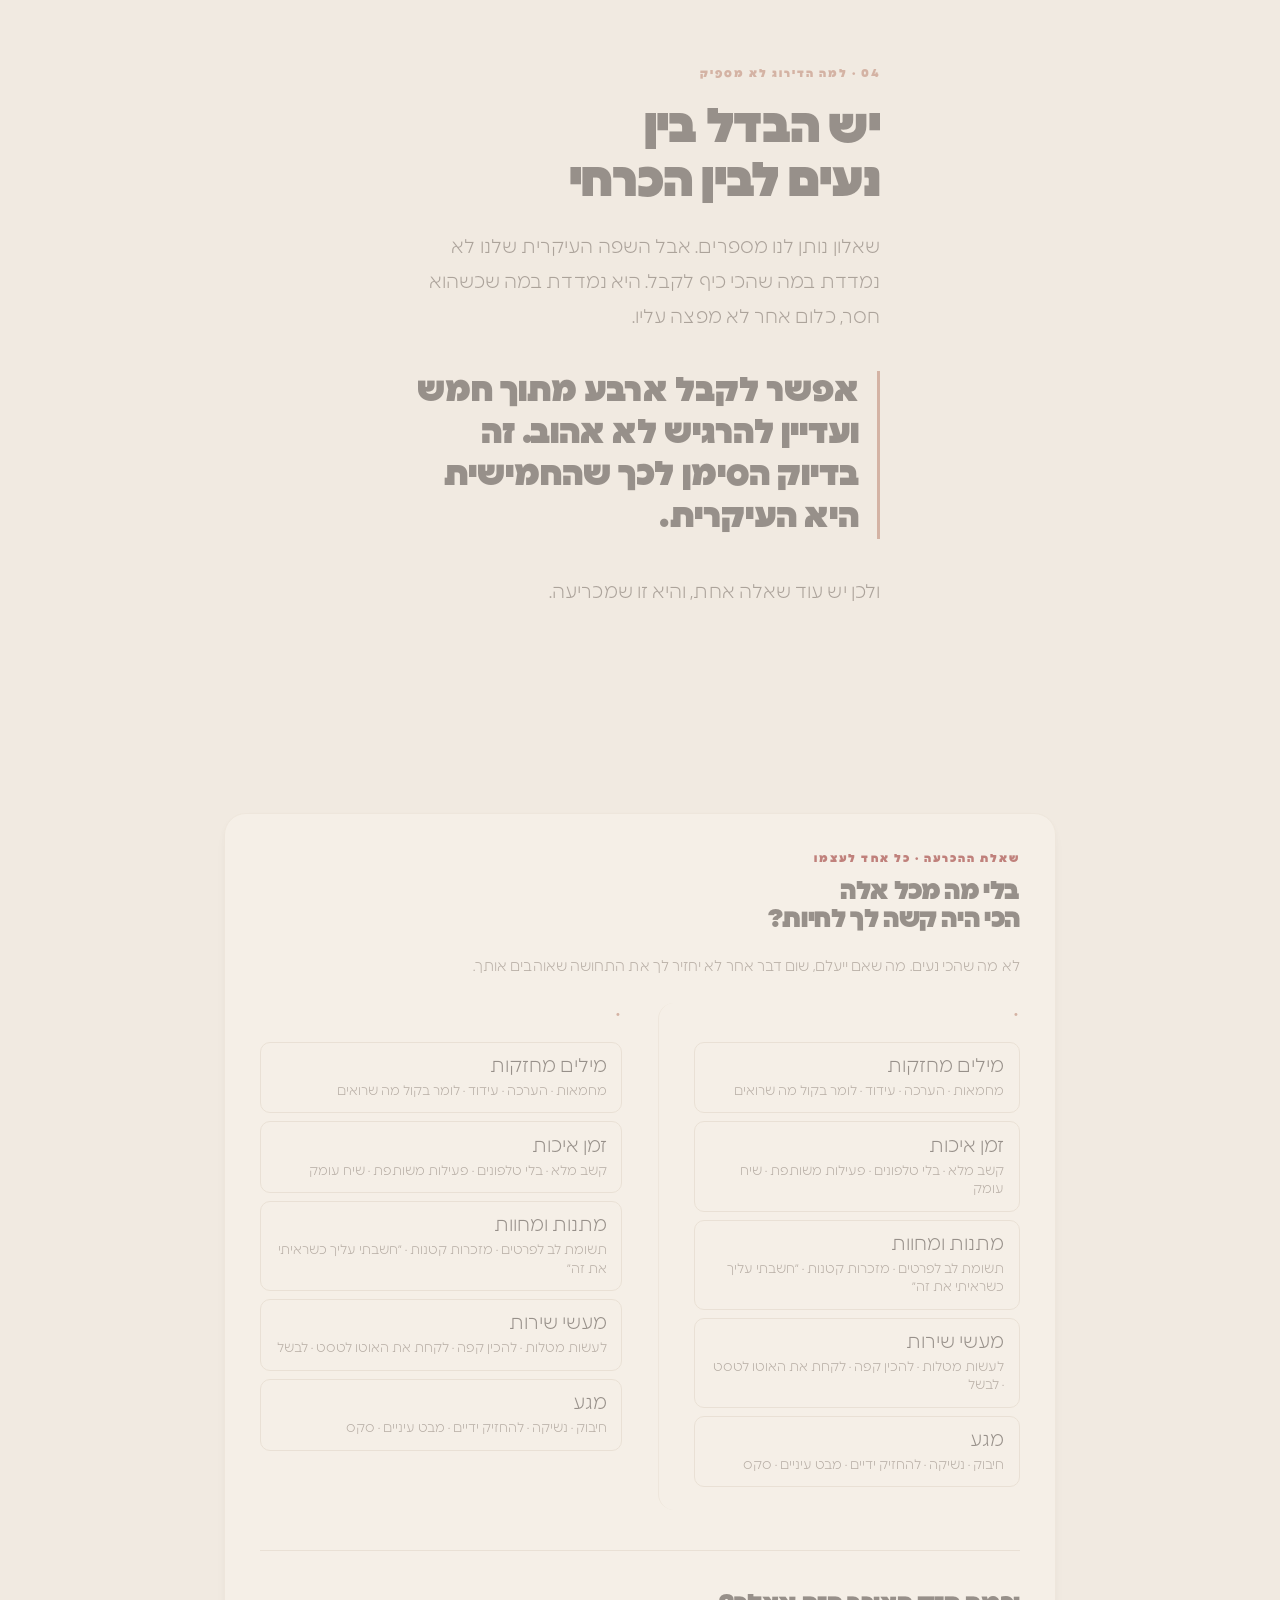
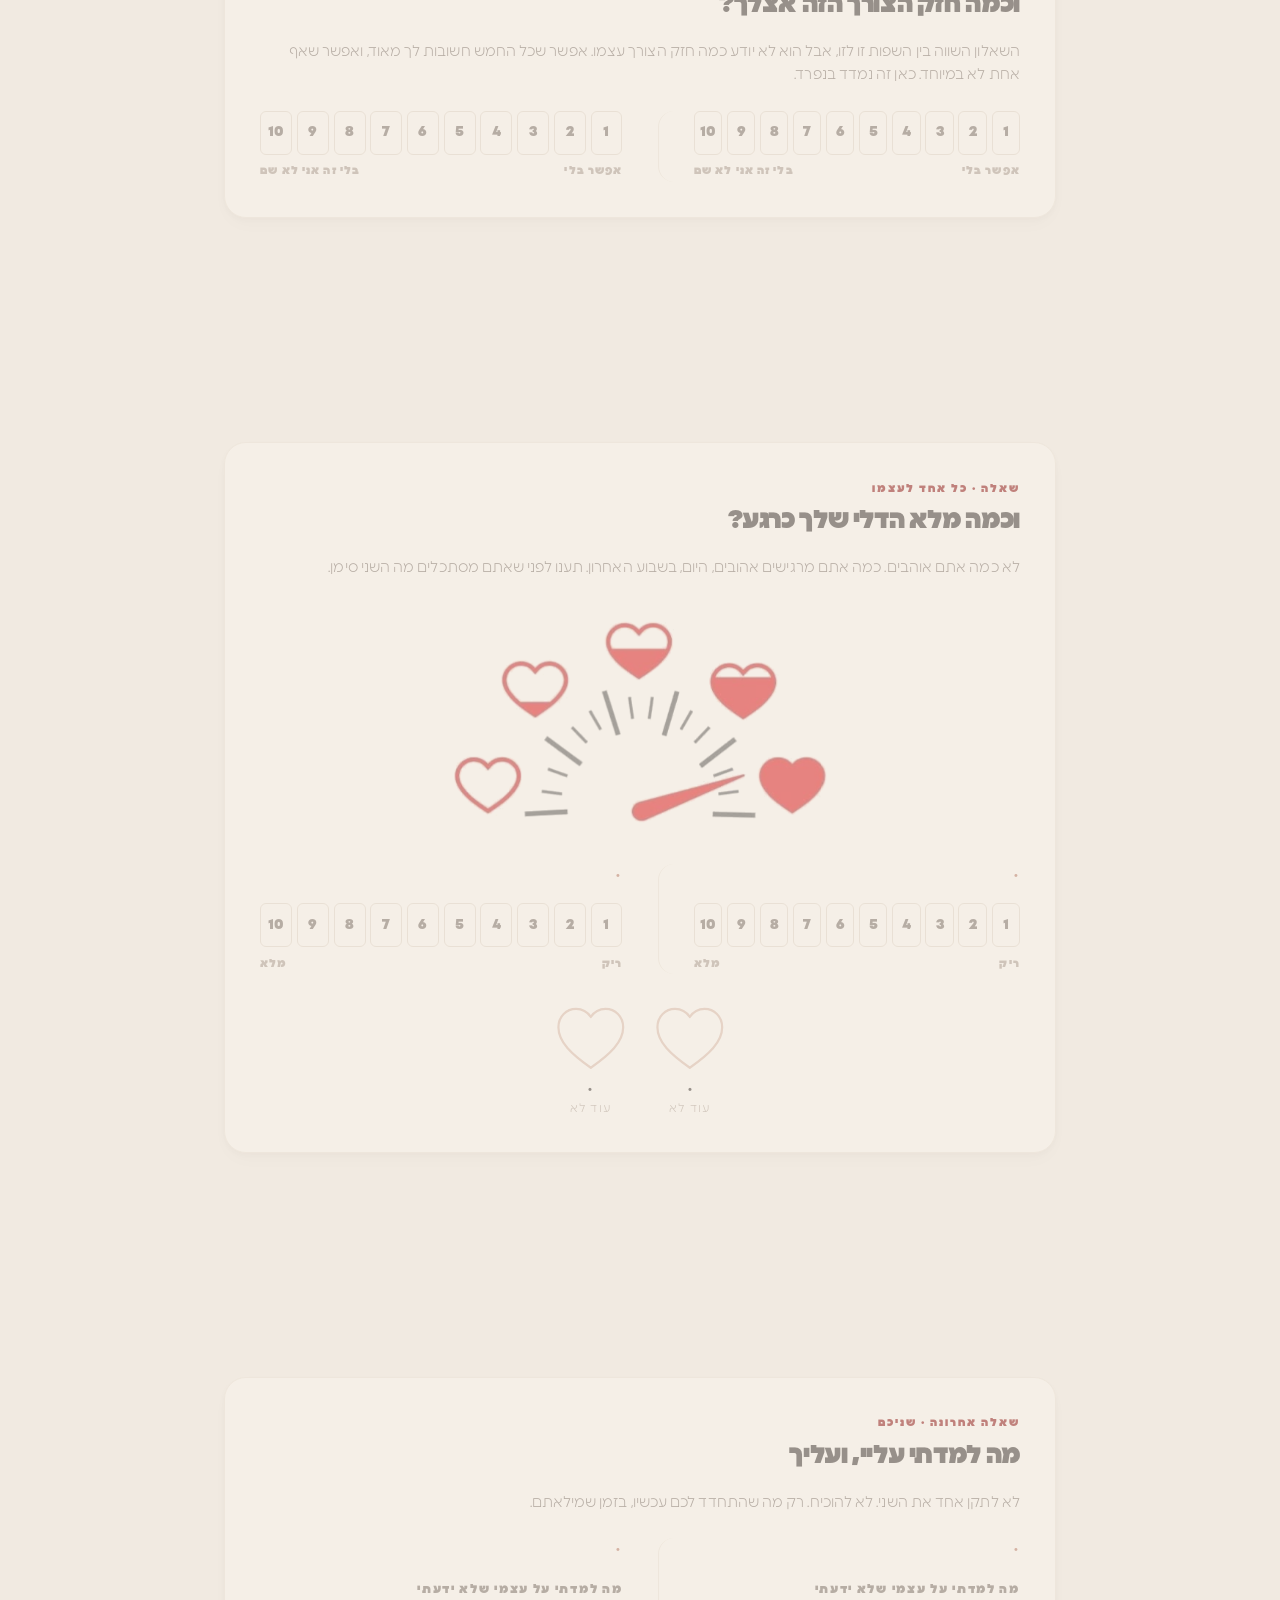
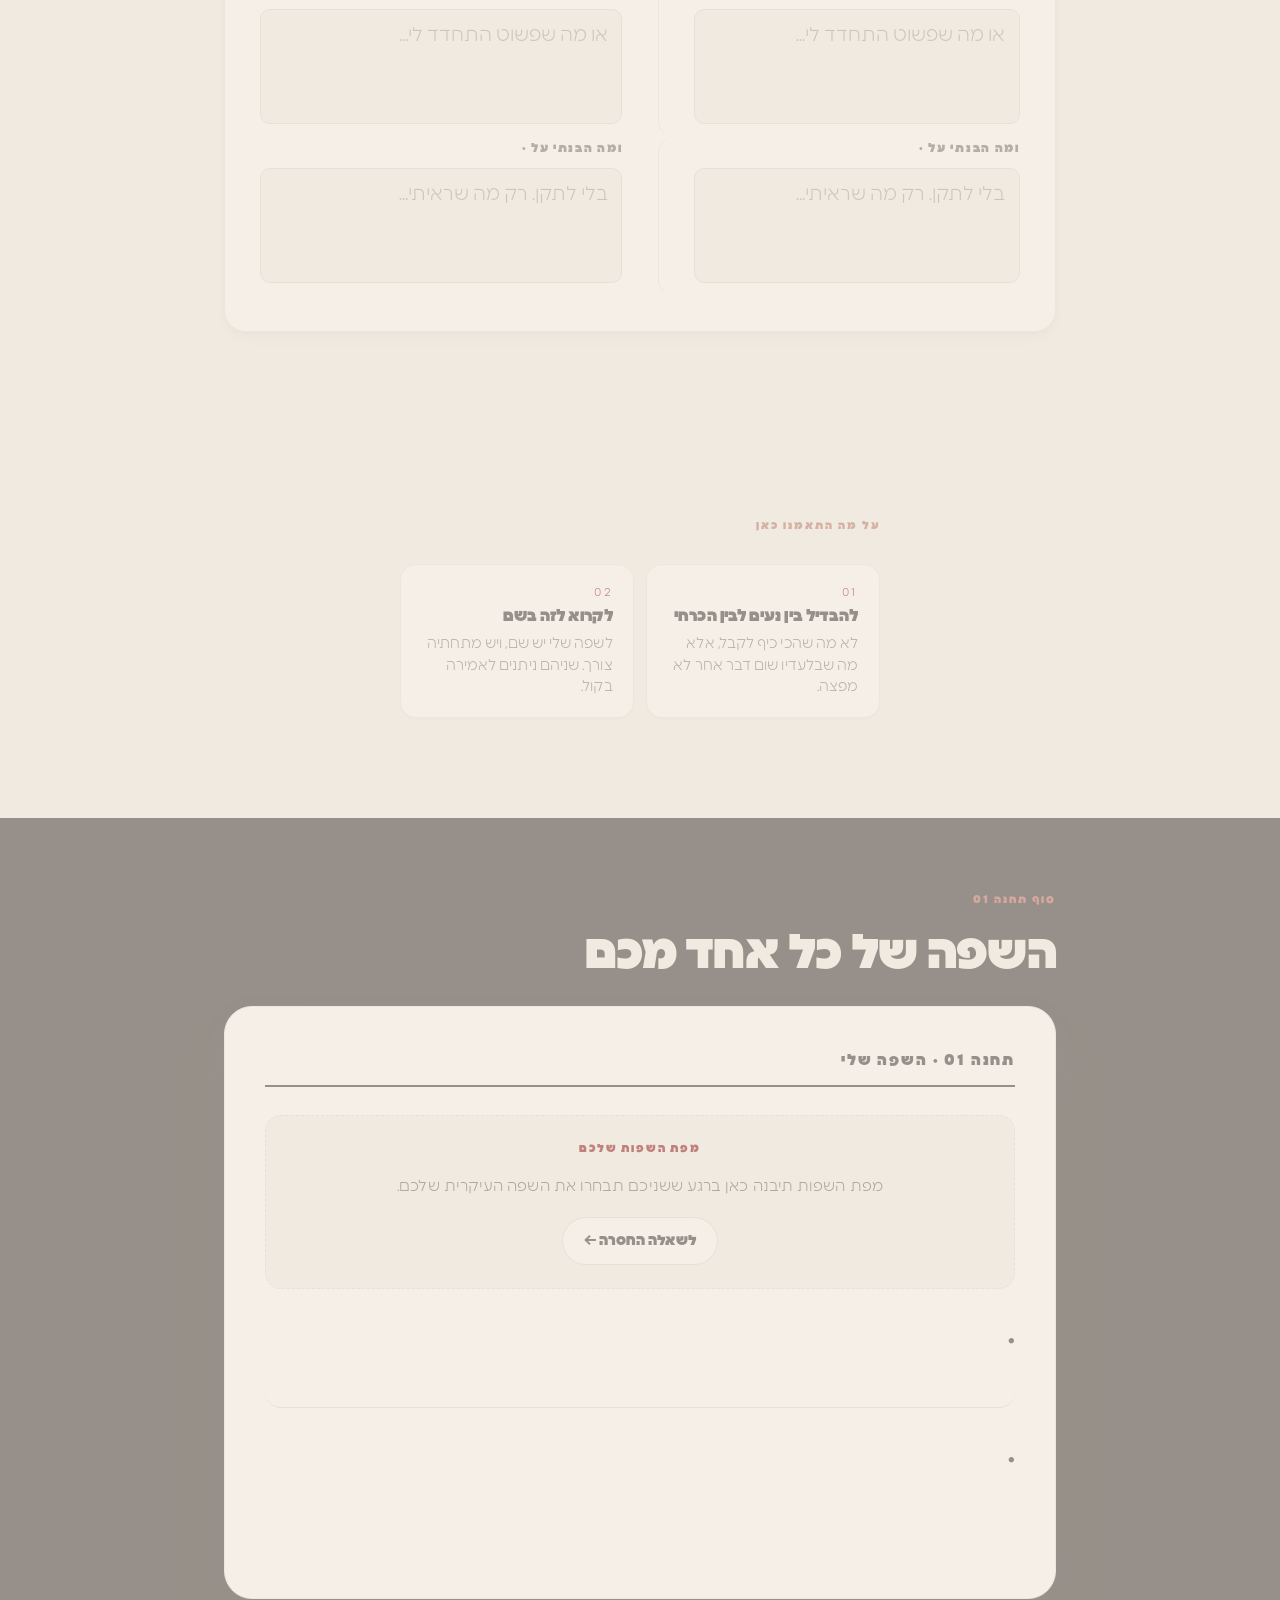
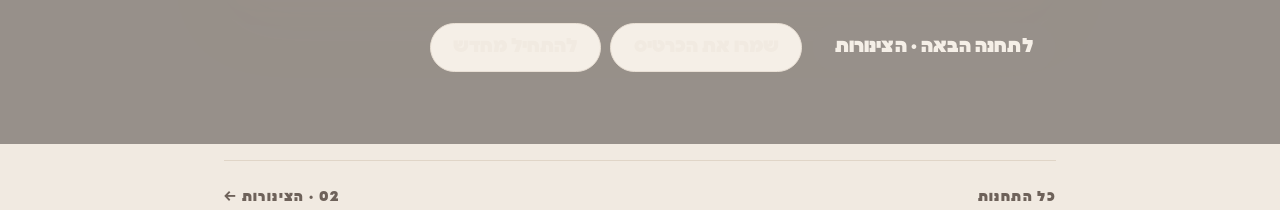
==== commit 490effd0: "שדרוג חוויה · אווירה חמה, נגן הנחיה, נשימה, דלי, ומקרר פלטה · חול חם, שמנת ושיבולת שועל. טרקוטה וסלי" ====
--- a/station-01.html
+++ b/station-01.html
@@ -199,5 +199,6 @@
 
 <script src="content-01.js?v=1"></script>
 <script src="engine.js?v=1"></script>
+<script src="ui.js?v=1"></script>
 </body>
 </html>
--- a/style.css
+++ b/style.css
@@ -1,14 +1,41 @@
 :root{
-  --paper:#EFE9E3;
-  --sheet:#FBF8F5;
-  --ink:#231D1B;
-  --ink-soft:#463D39;
-  --ink-faint:#2B2421;
-  --ink-mute:#9A8F89;
-  --rule:#DED4CB;
-  --crimson:#840200;
+  /* ---- אווירה · חול חם, שיבולת שועל, שמנת ---- */
+  --paper:#F1EAE1;        /* warm sand · הרקע */
+  --sheet:#FBF6EF;        /* שמנת טבעית · משטחים */
+  --oat:#E9E0D4;          /* oatmeal · עומק שקט */
+  --paper-deep:#E7DED2;   /* לשכבות נמוכות יותר */
+
+  /* ---- דיו ---- */
+  --ink:#2A2320;
+  --ink-soft:#574C45;
+  --ink-faint:#6E625A;
+  --ink-mute:#A5978B;
+  --rule:#E0D5C7;
+  --rule-soft:#EBE2D6;
+
+  /* ---- מותג ומבטאים ---- */
+  --crimson:#840200;      /* צבע המותג · להדגשות בלבד */
   --crimson-soft:#B6564E;
+  --terra:#B2705A;        /* טרקוטה שקטה · אינטראקציה רכה */
+  --terra-soft:#D8B7A6;
+  --terra-wash:#F3E6DD;
+  --slate:#75817E;        /* סלייט רך · רוגע */
+  --slate-wash:#E8EDEB;
+
+  /* ---- עומק ורכות ---- */
+  --r-xs:6px;
+  --r-sm:10px;
+  --r-md:16px;
+  --r-lg:22px;
+  --r-xl:28px;
+  --shadow-xs:0 1px 2px rgba(74,56,44,.04), 0 2px 6px rgba(74,56,44,.03);
+  --shadow-sm:0 2px 6px rgba(74,56,44,.05), 0 8px 20px rgba(74,56,44,.045);
+  --shadow-md:0 4px 12px rgba(74,56,44,.06), 0 16px 38px rgba(74,56,44,.06);
+  --shadow-lg:0 8px 24px rgba(74,56,44,.07), 0 28px 64px rgba(74,56,44,.08);
+  --shadow-in:inset 0 1px 2px rgba(74,56,44,.05);
+
   --measure:34rem;
+  --ease:cubic-bezier(.22,.61,.36,1);
 }
 *{box-sizing:border-box;margin:0;padding:0}
 html{scroll-behavior:smooth;-webkit-text-size-adjust:100%}
@@ -17,7 +44,10 @@
   font-weight:300;
   background:var(--paper);
   color:var(--ink);
-  line-height:1.75;
+  line-height:1.85;
+  letter-spacing:.004em;
+  -webkit-font-smoothing:antialiased;
+  text-rendering:optimizeLegibility;
   font-size:clamp(16.5px,1.05rem + .2vw,19px);
   overflow-x:hidden;
 }
@@ -333,8 +363,9 @@
 @media print{
   body{background:#fff}
   body::before,#rail{display:none}
-  section:not(#cardsec){display:none}
-  #cardsec{background:#fff;color:#000;padding:0}
+  /* בתחנה מדפיסים את הכרטיס. בעמוד הבית את המילון למקרר. */
+  section:not(#cardsec):not(#fridgesec){display:none}
+  #cardsec,#fridgesec{background:#fff;color:#000;padding:0}
   #cardsec h2,#cardsec .eyebrow,.btnrow{display:none}
   .card{border:1px solid #000}
 }
@@ -753,3 +784,409 @@
 .modepick{margin-bottom:0;padding-bottom:1.4rem}
 /* שלוש הבטחות בשתי עמודות · האחרונה תופסת שורה שלמה */
 @media(min-width:560px){ .promises > div:last-child:nth-child(odd){grid-column:1/-1} }
+
+/* ============================================================
+   שכבת הרכות · מטבלאות של קווי שיער לכרטיסים שנושמים
+   ============================================================ */
+
+/* ---------- משטחים שהיו רשת של 1px ---------- */
+.langs,.sides,.vs,.promises,.lgrid,.gaps,.cross,.objections{
+  background:transparent;border:0;gap:.7rem;
+}
+.lang,.side,.vs > div,.promises > div,.lp,.gp,.cr,.obj{
+  background:var(--sheet);
+  border:1px solid var(--rule-soft);
+  border-radius:var(--r-md);
+  box-shadow:var(--shadow-xs);
+}
+.lang,.side,.vs > div,.obj{padding:1.35rem 1.4rem}
+.promises > div{padding:1.2rem 1.3rem}
+.lp,.gp{padding:1.25rem 1.3rem}
+.cr{padding:1.15rem 1.25rem}
+
+/* הרשת של שני בני הזוג ---------- */
+@media(min-width:700px){
+  .pair{grid-template-columns:1fr 1fr;gap:1.1rem;background:transparent}
+  .pair > div{
+    background:var(--sheet);
+    border:1px solid var(--rule-soft);
+    border-radius:var(--r-md);
+    box-shadow:var(--shadow-xs);
+    padding:1.25rem 1.3rem;
+  }
+  .pair > div:first-child,.pair > div:last-child{padding-inline:1.3rem}
+}
+@media(max-width:699px){
+  .pair > div{
+    background:var(--sheet);border:1px solid var(--rule-soft);
+    border-radius:var(--r-md);padding:1.2rem 1.25rem;box-shadow:var(--shadow-xs);
+  }
+}
+#names.pair .modepick{background:transparent;border:0;box-shadow:none;padding:0}
+
+.pname{
+  border-bottom:0;padding-bottom:0;margin-bottom:1rem;
+  font-size:.78rem;letter-spacing:.16em;color:var(--terra);
+  text-transform:none;
+}
+
+/* ---------- כרטיס השאלה ---------- */
+.q{
+  background:var(--sheet);
+  border:1px solid var(--rule-soft);
+  border-radius:var(--r-lg);
+  box-shadow:var(--shadow-sm);
+  padding:clamp(1.4rem,4.5vw,2.2rem);
+}
+.q .pair > div{background:var(--paper);border-color:var(--rule)}
+
+/* ---------- כפתורי בחירה ---------- */
+.opt{
+  border:1px solid var(--rule);
+  border-radius:var(--r-sm);
+  background:var(--sheet);
+  transition:border-color .2s var(--ease),background .2s var(--ease),
+             box-shadow .2s var(--ease),transform .16s var(--ease);
+}
+.opt:hover{border-color:var(--terra-soft);background:#fff;box-shadow:var(--shadow-xs)}
+.opt:active{transform:scale(.995)}
+.opt[aria-pressed="true"]{
+  background:var(--terra-wash);border-color:var(--terra);color:var(--ink);
+  box-shadow:inset 3px 0 0 var(--terra);
+}
+.opt[aria-pressed="true"] small{color:var(--ink-soft)}
+.opts{gap:.5rem}
+
+/* ---------- צ׳יפים ---------- */
+.chip{
+  border-radius:999px;border-color:var(--rule);background:var(--sheet);
+  transition:all .2s var(--ease);
+}
+.chip:hover{border-color:var(--terra-soft);background:#fff;box-shadow:var(--shadow-xs)}
+.chip[aria-pressed="true"]{background:var(--terra);border-color:var(--terra);color:#fff}
+
+/* ---------- שדות ---------- */
+input[type="text"],textarea{
+  border:1px solid var(--rule);
+  border-radius:var(--r-sm);
+  background:var(--paper);
+  padding:.7rem .85rem;
+  transition:border-color .2s var(--ease),box-shadow .2s var(--ease),background .2s var(--ease);
+}
+input[type="text"]:focus,textarea:focus{
+  outline:none;border-color:var(--terra);background:#fff;
+  box-shadow:0 0 0 3px var(--terra-wash);
+}
+.lb input{border:0;border-bottom:1px solid var(--rule);border-radius:0;background:transparent;padding:.35rem .1rem}
+.lb input:focus{border-bottom-color:var(--terra);box-shadow:none;background:transparent}
+.lb li{border-bottom:0;padding-bottom:.2rem}
+
+/* ---------- חוגות ומטריצות ---------- */
+.dial{gap:.3rem}
+.dial button{border-radius:var(--r-xs);background:var(--sheet);transition:all .18s var(--ease)}
+.dial button:hover{border-color:var(--terra-soft);background:#fff}
+.dial button[aria-pressed="true"]{background:var(--terra);border-color:var(--terra);box-shadow:var(--shadow-xs)}
+.mtx td{padding:3px}
+.mtx button{border-radius:var(--r-xs);background:var(--sheet)}
+.mtx button:hover{border-color:var(--terra-soft);background:#fff}
+.mtx button[aria-pressed="true"]{background:var(--slate);border-color:var(--slate)}
+.mtx button[data-v="lots"][aria-pressed="true"]{background:var(--terra);border-color:var(--terra)}
+.chk .btns button{border-radius:var(--r-xs)}
+.chk .btns button[data-v="y"][aria-pressed="true"]{background:var(--slate);border-color:var(--slate)}
+.chk .btns button[data-v="n"][aria-pressed="true"]{background:var(--terra);border-color:var(--terra)}
+.chk li{border-bottom-color:var(--rule-soft)}
+
+/* ---------- כפתורים ---------- */
+.btn,.cbtn{
+  border-radius:999px;border-color:var(--rule);background:var(--sheet);
+  transition:all .2s var(--ease);
+}
+.btn:hover,.cbtn:hover{border-color:var(--terra);background:#fff;box-shadow:var(--shadow-xs);color:var(--ink)}
+.btn.solid{background:var(--ink);border-color:var(--ink);color:var(--sheet)}
+.btn.solid:hover{background:var(--terra);border-color:var(--terra);color:#fff}
+.qnav .cbtn.solid{border-radius:999px}
+.qnav .cbtn.solid:hover{background:var(--terra);border-color:var(--terra)}
+
+/* ---------- השאלון ---------- */
+.quizstep{
+  background:var(--sheet);border:1px solid var(--rule-soft);
+  border-radius:var(--r-lg);box-shadow:var(--shadow-sm);
+  padding:clamp(1.25rem,4vw,1.8rem);
+}
+.quizstep .two{gap:.55rem}
+.qhead{border-bottom-color:var(--rule-soft)}
+.qn{color:var(--terra)}
+.qdot i{border-radius:50%}
+.qdot.now i{background:var(--terra)}
+.qdot.full i{background:var(--terra-soft)}
+.qnav{border-top-color:var(--rule-soft)}
+.quizdone{border-radius:var(--r-lg);border-color:var(--rule)}
+
+/* ---------- הכרטיס האישי ---------- */
+.card{
+  border-radius:var(--r-xl);
+  box-shadow:var(--shadow-lg);
+  border:1px solid var(--rule-soft);
+}
+.person{border-radius:var(--r-md)}
+.person .do,.person .lst.do{border-radius:var(--r-sm);border-color:var(--terra-soft);background:var(--terra-wash)}
+.person .lst.do strong{color:var(--terra)}
+.agreement{border-radius:var(--r-md)}
+.vis{border-radius:var(--r-md)}
+.vis.empty{border-radius:var(--r-md);border-color:var(--rule)}
+.bars .br{border-radius:999px}
+.bars .br i{border-radius:999px;background:var(--slate)}
+.bars li.top .br i{background:var(--terra)}
+.bars li.top .lb,.bars li.top .nn{color:var(--terra)}
+.gb i{border-radius:999px}
+.gb.f i{background:var(--terra)}
+.gb.e i{background:var(--slate)}
+.combo.miss b{color:var(--terra)}
+
+/* ---------- ציטוט ---------- */
+.pull{border-inline-start-color:var(--terra)}
+.pull.red{color:var(--crimson)}
+.voices{border-inline-start-color:var(--terra-soft)}
+.voices p{color:var(--terra)}
+.aloud{border-color:var(--terra);border-radius:var(--r-md);box-shadow:var(--shadow-xs)}
+.aloud .eyebrow{color:var(--terra)}
+.eyebrow{color:var(--terra)}
+.lang u{color:var(--terra)}
+.lp .hd span{color:var(--terra)}
+.mir li{border-inline-start-color:var(--terra-soft)}
+
+/* ---------- מד ההתקדמות העליון ---------- */
+#rail i{background:var(--terra)}
+#chapbar{background:color-mix(in srgb,var(--paper) 88%,transparent);backdrop-filter:blur(10px)}
+#chapbar .seg.now i,#chapbar .seg.done i{background:var(--terra)}
+#gatehint{border-color:var(--terra);border-radius:var(--r-sm);background:var(--terra-wash)}
+
+/* ============================================================
+   נגן ההנחיה הקולית
+   ============================================================ */
+.voicedrop{
+  display:none;align-items:center;gap:1rem;
+  margin-top:1.9rem;padding:.9rem 1rem .9rem .9rem;
+  background:var(--sheet);border:1px solid var(--rule-soft);
+  border-radius:999px;box-shadow:var(--shadow-sm);max-width:27rem;
+}
+.voicedrop.ready{display:flex}
+.vd-play{
+  flex:0 0 auto;width:3rem;height:3rem;border-radius:50%;cursor:pointer;
+  border:1px solid var(--terra-soft);background:var(--terra-wash);
+  display:grid;place-items:center;padding:0;
+  transition:all .22s var(--ease);position:relative;
+}
+.vd-play:hover{background:var(--terra);border-color:var(--terra);box-shadow:var(--shadow-sm)}
+.vd-play:hover .vd-ico{fill:#fff}
+.vd-ico{width:1.15rem;height:1.15rem;fill:var(--terra);transition:fill .22s var(--ease)}
+.vd-s{display:none}
+.voicedrop.playing .vd-p{display:none}
+.voicedrop.playing .vd-s{display:block}
+.voicedrop.playing .vd-play{background:var(--terra);border-color:var(--terra)}
+.voicedrop.playing .vd-play .vd-ico{fill:#fff}
+.voicedrop.playing .vd-play::after{
+  content:"";position:absolute;inset:-5px;border-radius:50%;
+  border:1px solid var(--terra-soft);animation:vdpulse 2.4s var(--ease) infinite;
+}
+@keyframes vdpulse{0%{opacity:.7;transform:scale(1)}100%{opacity:0;transform:scale(1.28)}}
+.vd-body{flex:1;min-width:0}
+.vd-label{font-size:.78rem;line-height:1.45;color:var(--ink-faint);margin-bottom:.5rem}
+.vd-track{height:4px;background:var(--oat);border-radius:999px;cursor:pointer;overflow:hidden}
+.vd-track i{display:block;height:100%;width:0;background:var(--terra);border-radius:999px;transition:width .2s linear}
+@media print{.voicedrop{display:none!important}}
+
+/* ============================================================
+   רגע הנשימה
+   ============================================================ */
+.breathe{
+  display:grid;gap:1.5rem;align-items:center;
+  background:linear-gradient(180deg,var(--sheet),var(--terra-wash));
+  border:1.5px dashed var(--terra-soft);border-radius:var(--r-xl);
+  padding:clamp(1.6rem,5vw,2.4rem);margin-block:1rem 2.5rem;
+  box-shadow:var(--shadow-sm);
+}
+@media(min-width:620px){.breathe{grid-template-columns:auto 1fr;gap:2rem}}
+.br-ring{
+  width:7.5rem;height:7.5rem;border-radius:50%;justify-self:center;
+  display:grid;place-items:center;
+  border:1px solid var(--terra-soft);
+  animation:breathe 11s ease-in-out infinite;
+}
+.br-core{
+  display:block;width:3.4rem;height:3.4rem;border-radius:50%;
+  background:radial-gradient(circle at 50% 45%,var(--terra-soft),var(--terra));
+  opacity:.62;animation:breathecore 11s ease-in-out infinite;
+}
+@keyframes breathe{
+  0%,100%{transform:scale(.82);box-shadow:0 0 0 0 rgba(178,112,90,.14)}
+  45%    {transform:scale(1.06);box-shadow:0 0 0 22px rgba(178,112,90,0)}
+  55%    {transform:scale(1.06)}
+}
+@keyframes breathecore{0%,100%{transform:scale(.86);opacity:.5}45%,55%{transform:scale(1.1);opacity:.78}}
+@media (prefers-reduced-motion:reduce){
+  .br-ring,.br-core{animation:none}
+  .br-ring{transform:scale(1)}
+}
+.br-copy h3{margin-bottom:.7rem}
+.br-copy p{margin-bottom:.55rem}
+.br-copy p:last-child{margin-bottom:0}
+@media print{.breathe{display:none}}
+
+/* ============================================================
+   דלי האהבה
+   ============================================================ */
+.buckets{display:flex;flex-wrap:wrap;gap:1.6rem;justify-content:center;margin-top:1.8rem}
+.bucket{text-align:center}
+.bucket svg{width:4.6rem;height:auto;display:block;margin-inline:auto;overflow:visible}
+.bk-out{fill:none;stroke:var(--terra-soft);stroke-width:3;stroke-linejoin:round}
+.bk-fill{fill:var(--terra);opacity:.85;transition:y .7s var(--ease)}
+.bucket:not(.on) .bk-fill{fill:var(--oat)}
+.bucket figcaption{
+  margin-top:.6rem;font-size:.8rem;font-weight:900;color:var(--ink);line-height:1.4;
+}
+.bucket figcaption span{
+  display:block;font-weight:300;font-size:.72rem;letter-spacing:.1em;color:var(--ink-mute);margin-top:.15rem;
+}
+
+/* ============================================================
+   תזכורת ליומן
+   ============================================================ */
+.btn.nudge{
+  display:inline-flex;align-items:center;gap:.5rem;text-decoration:none;
+  background:var(--slate-wash);border-color:var(--slate);color:var(--ink);
+}
+.btn.nudge:hover{background:var(--slate);border-color:var(--slate);color:#fff}
+.btn.nudge svg{
+  width:1.05rem;height:1.05rem;fill:none;stroke:currentColor;
+  stroke-width:1.6;stroke-linecap:round;flex:0 0 auto;
+}
+@media print{.btn.nudge{display:none}}
+
+/* ============================================================
+   מד המסע · איפה הזוג נמצא
+   ============================================================ */
+.journey{
+  background:var(--sheet);border:1px solid var(--rule-soft);
+  border-radius:var(--r-lg);box-shadow:var(--shadow-xs);
+  padding:1.15rem 1.3rem;margin-bottom:1.5rem;
+}
+.jr-head{display:flex;justify-content:space-between;align-items:baseline;gap:1rem;margin-bottom:1rem}
+.jr-title{font-weight:900;font-size:.98rem;color:var(--ink)}
+.jr-count{font-size:.72rem;letter-spacing:.14em;font-weight:900;color:var(--terra);white-space:nowrap}
+.jr-dots{display:flex;align-items:center;gap:.35rem;list-style:none;flex-wrap:wrap}
+.jr-dots li{display:flex;align-items:center;gap:.35rem;flex:1;min-width:2.2rem}
+.jr-dots li i{
+  flex:1;height:4px;border-radius:999px;background:var(--oat);
+  transition:background .5s var(--ease);
+}
+.jr-dots li.done i{background:var(--terra)}
+.jr-dots li span{font-size:.66rem;font-weight:900;color:var(--ink-mute);letter-spacing:.06em}
+.jr-dots li.done span{color:var(--terra)}
+.jr-note{margin:.9rem 0 0;font-size:.85rem;color:var(--ink-soft)}
+
+/* ============================================================
+   כרטיסי התחנות
+   ============================================================ */
+.stations{background:transparent;border:0;gap:.75rem}
+.station{
+  background:var(--sheet);border:1px solid var(--rule-soft);
+  border-radius:var(--r-md);box-shadow:var(--shadow-xs);
+  padding:1.3rem 1.35rem;position:relative;overflow:hidden;
+  transition:transform .28s var(--ease),box-shadow .28s var(--ease),border-color .28s var(--ease);
+}
+.station::before{
+  content:"";position:absolute;inset-inline-start:0;top:0;bottom:0;width:3px;
+  background:var(--terra);transform:scaleY(0);transform-origin:top;
+  transition:transform .32s var(--ease);
+}
+.station:hover{transform:translateY(-3px);box-shadow:var(--shadow-md);border-color:var(--terra-soft)}
+.station:hover::before{transform:scaleY(1)}
+.station .n{
+  display:flex;align-items:baseline;gap:.6rem;flex-wrap:wrap;
+  font-size:.72rem;letter-spacing:.16em;color:var(--ink-mute);margin-bottom:.45rem;font-weight:900;
+}
+.station .n b{color:var(--terra);font-size:.82rem}
+.station .n .tt{
+  font-weight:300;letter-spacing:.06em;background:var(--oat);
+  color:var(--ink-faint);padding:.15rem .55rem;border-radius:999px;font-size:.68rem;
+}
+.station .t{font-weight:900;font-size:1.22rem;line-height:1.25;margin-bottom:.45rem;color:var(--ink)}
+.station .d{font-size:.93rem;line-height:1.6;color:var(--ink-soft)}
+.station .st{
+  position:absolute;inset-block-start:1.3rem;inset-inline-end:1.35rem;
+  font-size:.66rem;letter-spacing:.12em;font-weight:900;color:var(--terra);
+}
+.station.done{border-color:var(--terra-soft);background:linear-gradient(180deg,var(--terra-wash),var(--sheet))}
+.station.done::before{transform:scaleY(1);background:var(--terra-soft)}
+@media (prefers-reduced-motion:reduce){.station:hover{transform:none}}
+
+/* ============================================================
+   המילון · מוקאפ פיזי לתלייה
+   ============================================================ */
+.fridge{
+  position:relative;padding:1.6rem .9rem .9rem;
+  background:
+    linear-gradient(180deg,var(--paper-deep),var(--oat));
+  border-radius:var(--r-lg);
+  box-shadow:var(--shadow-in);
+  margin-top:1.2rem;
+}
+.fridge .card{
+  transform:rotate(-.35deg);
+  box-shadow:var(--shadow-md);
+  border-radius:var(--r-sm);
+}
+.magnet{
+  position:absolute;top:.55rem;width:1.1rem;height:1.1rem;border-radius:50%;
+  box-shadow:0 2px 4px rgba(74,56,44,.22);z-index:2;
+}
+.magnet.m1{inset-inline-start:2.2rem;background:radial-gradient(circle at 35% 30%,var(--terra-soft),var(--terra))}
+.magnet.m2{inset-inline-end:2.2rem;background:radial-gradient(circle at 35% 30%,#9FAFAB,var(--slate))}
+.btn.print{display:inline-flex;align-items:center;gap:.5rem}
+.btn.print svg{width:1.05rem;height:1.05rem;fill:none;stroke:currentColor;stroke-width:1.6;stroke-linejoin:round}
+
+/* ============================================================
+   הדפסה · דף נקי למקרר
+   ============================================================ */
+@media print{
+  @page{margin:14mm}
+  /* קריטי · אנימציית ההיחשפות מתחילה ב-opacity:0. בלי זה, כל מה
+     שהמשתמש עוד לא גלל אליו יוצא דף לבן בהדפסה. */
+  .rv{opacity:1!important;transform:none!important;transition:none!important}
+  #gate.locked{opacity:1!important;pointer-events:auto!important}
+  html,body{background:#fff!important}
+  body{padding-block:0;font-size:11pt;line-height:1.55}
+  #rail,#chapbar,.scroll-hint,.btnrow,.stationnav,.journey,.starthere,
+  .stations,.illu,.voicedrop,.breathe,.buckets,#gatehint,#solonote,
+  #cover .sub,.modepick,.magnet{display:none!important}
+  section{padding-block:0!important;break-inside:avoid}
+  .wrap,.wide{max-width:100%!important;padding-inline:0!important}
+  .fridge{background:none!important;box-shadow:none!important;padding:0!important}
+  .fridge .card{transform:none!important;box-shadow:none!important;border:1px solid #ccc!important}
+  .card{padding:0!important;background:#fff!important;border:0!important;box-shadow:none!important}
+  .card .cardhead{border-bottom:1.5px solid #333!important;padding-bottom:.5rem;margin-bottom:1rem}
+  .person,.agreement,.vis{break-inside:avoid;box-shadow:none!important}
+  .person{border:1px solid #ddd!important;border-radius:4px!important;padding:.8rem!important;margin-bottom:.7rem!important}
+  a[href]::after{content:""!important}
+}
+
+/* החץ בכרטיס התחנה · טרקוטה במקום אדום קשה */
+a.station::after{color:var(--terra)}
+a.station:focus-visible{outline-color:var(--terra)}
+
+/* בתוך כרטיס השאלה · טור האדם הוא חלוקה, לא כרטיס נוסף */
+.q .pair > div{
+  background:transparent;border:0;box-shadow:none;
+  padding:0;
+}
+@media(min-width:700px){
+  .q .pair{gap:2.2rem;position:relative}
+  .q .pair > div:first-child{
+    padding-inline-end:2.2rem;
+    border-inline-end:1px solid var(--rule-soft);
+  }
+  .q .pair > div{padding:0}
+}
+.q .pair input[type="text"],.q .pair textarea{background:var(--paper)}
+.q .pair input[type="text"]:focus,.q .pair textarea:focus{background:#fff}
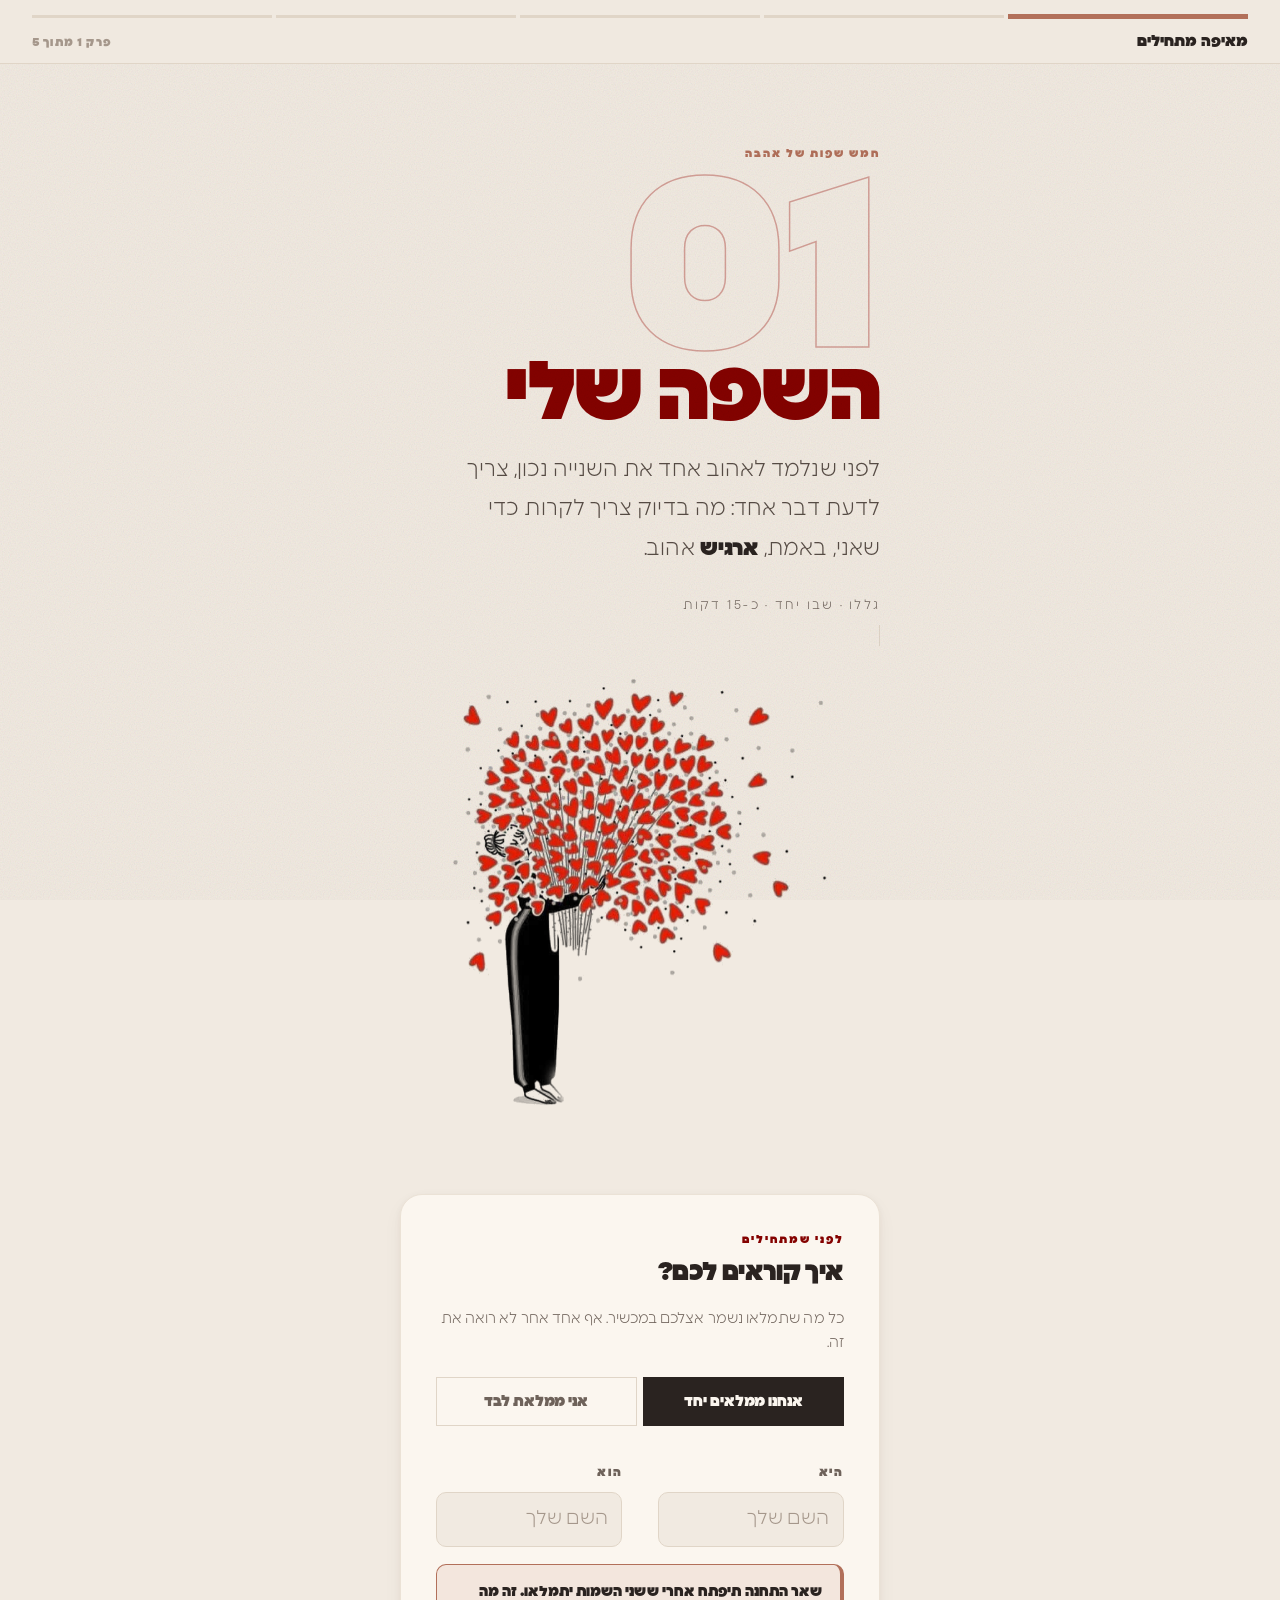
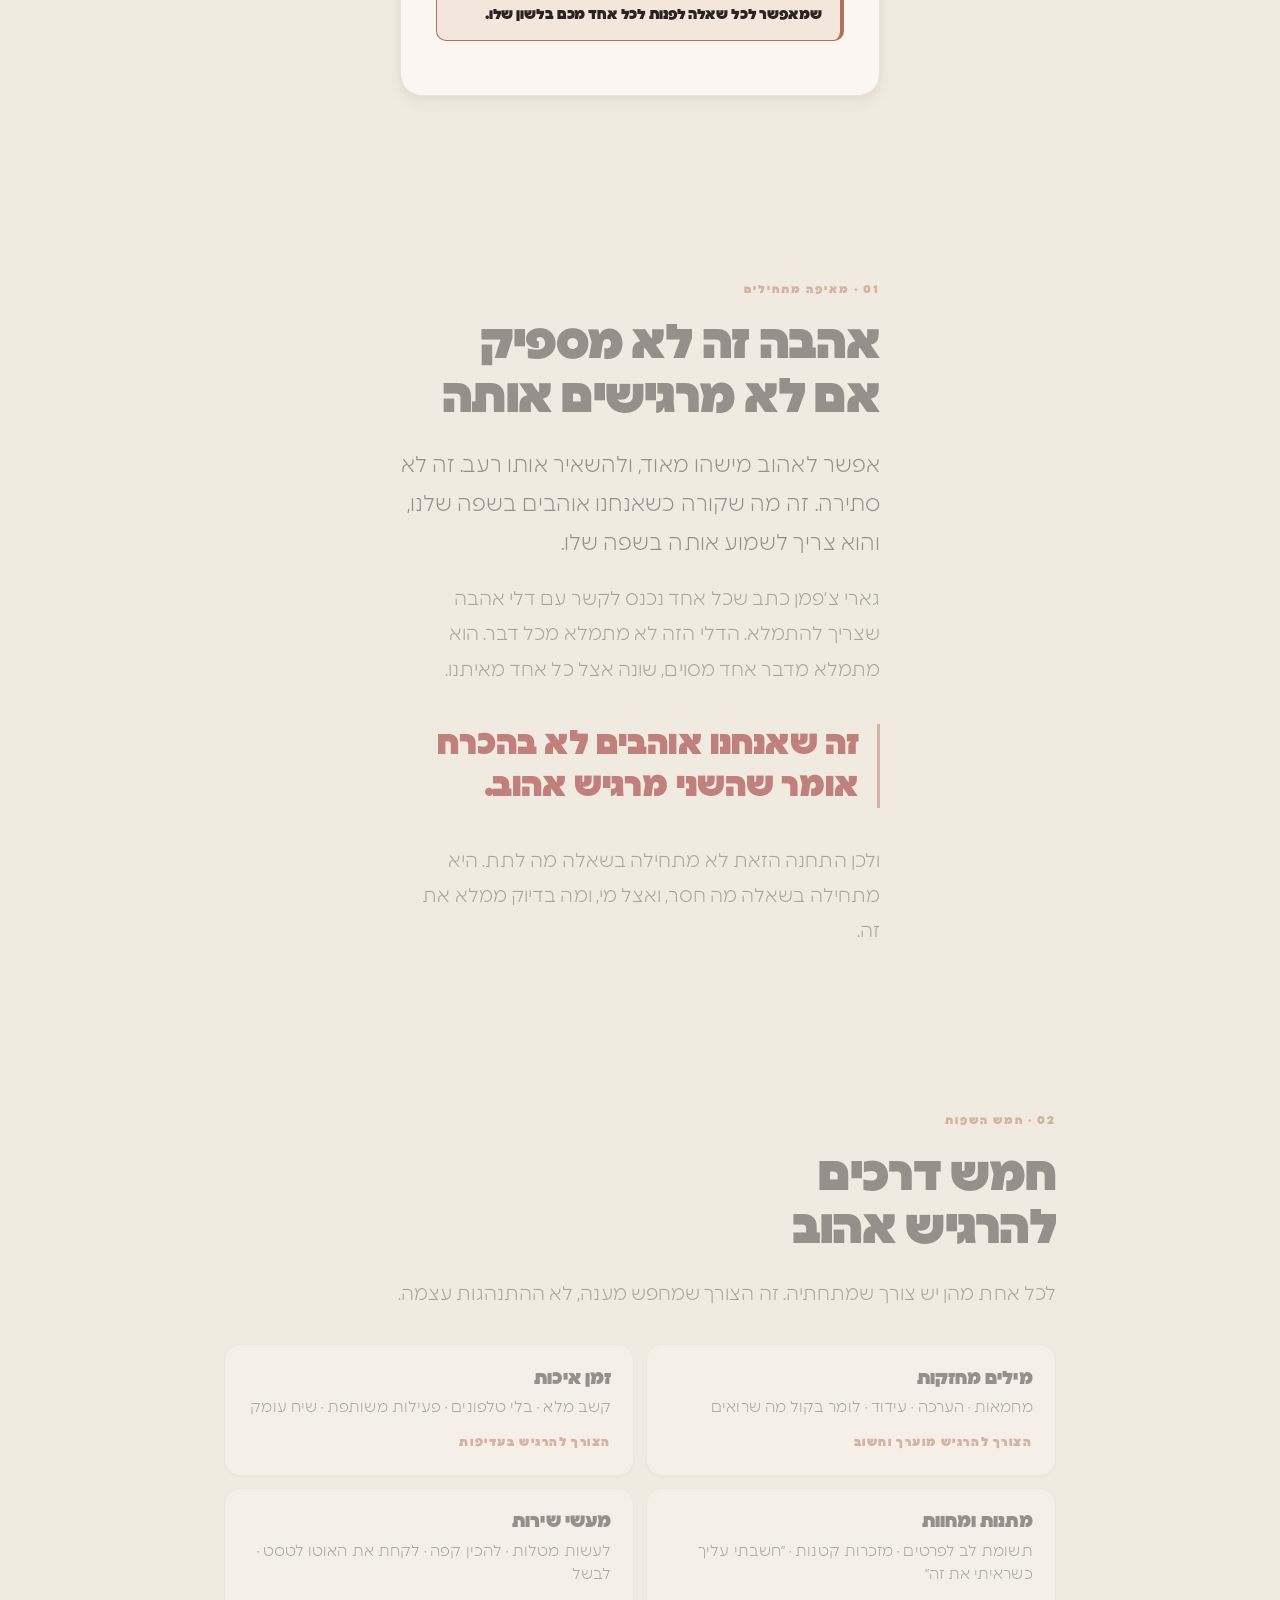
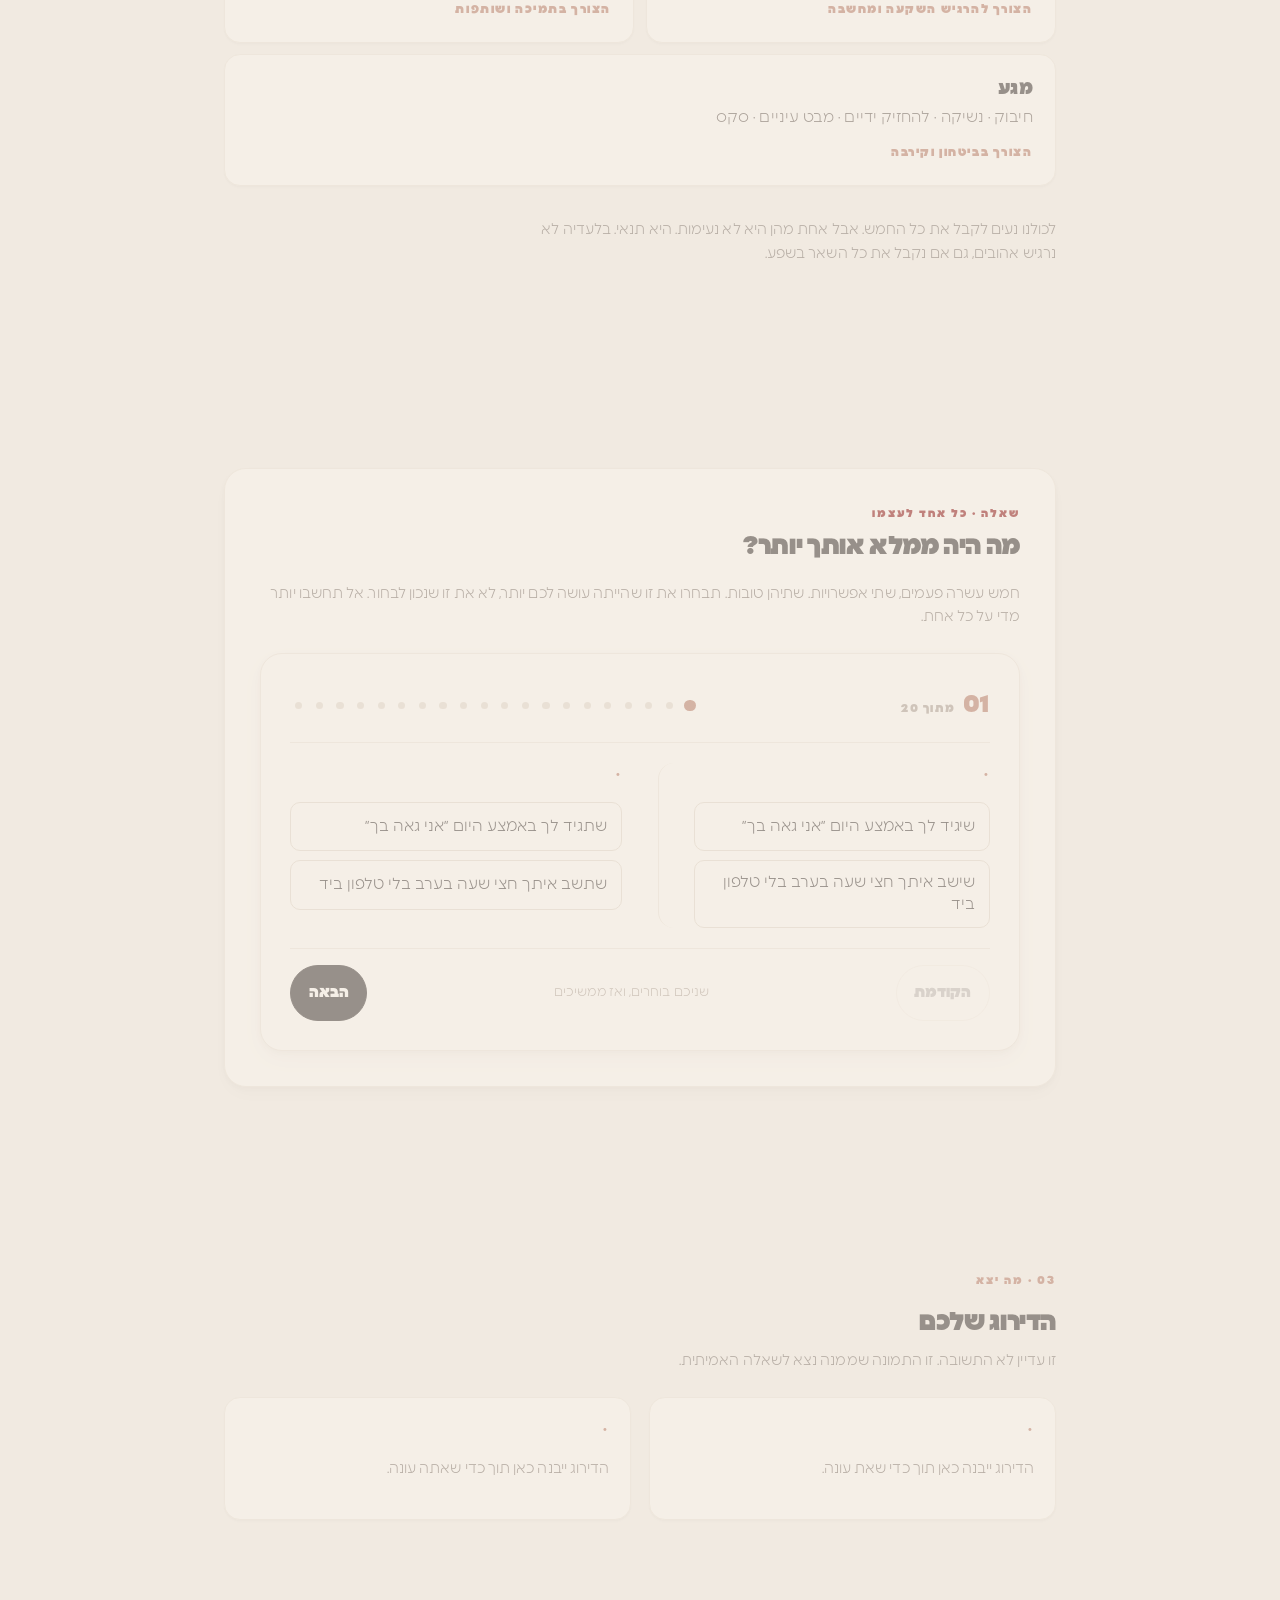
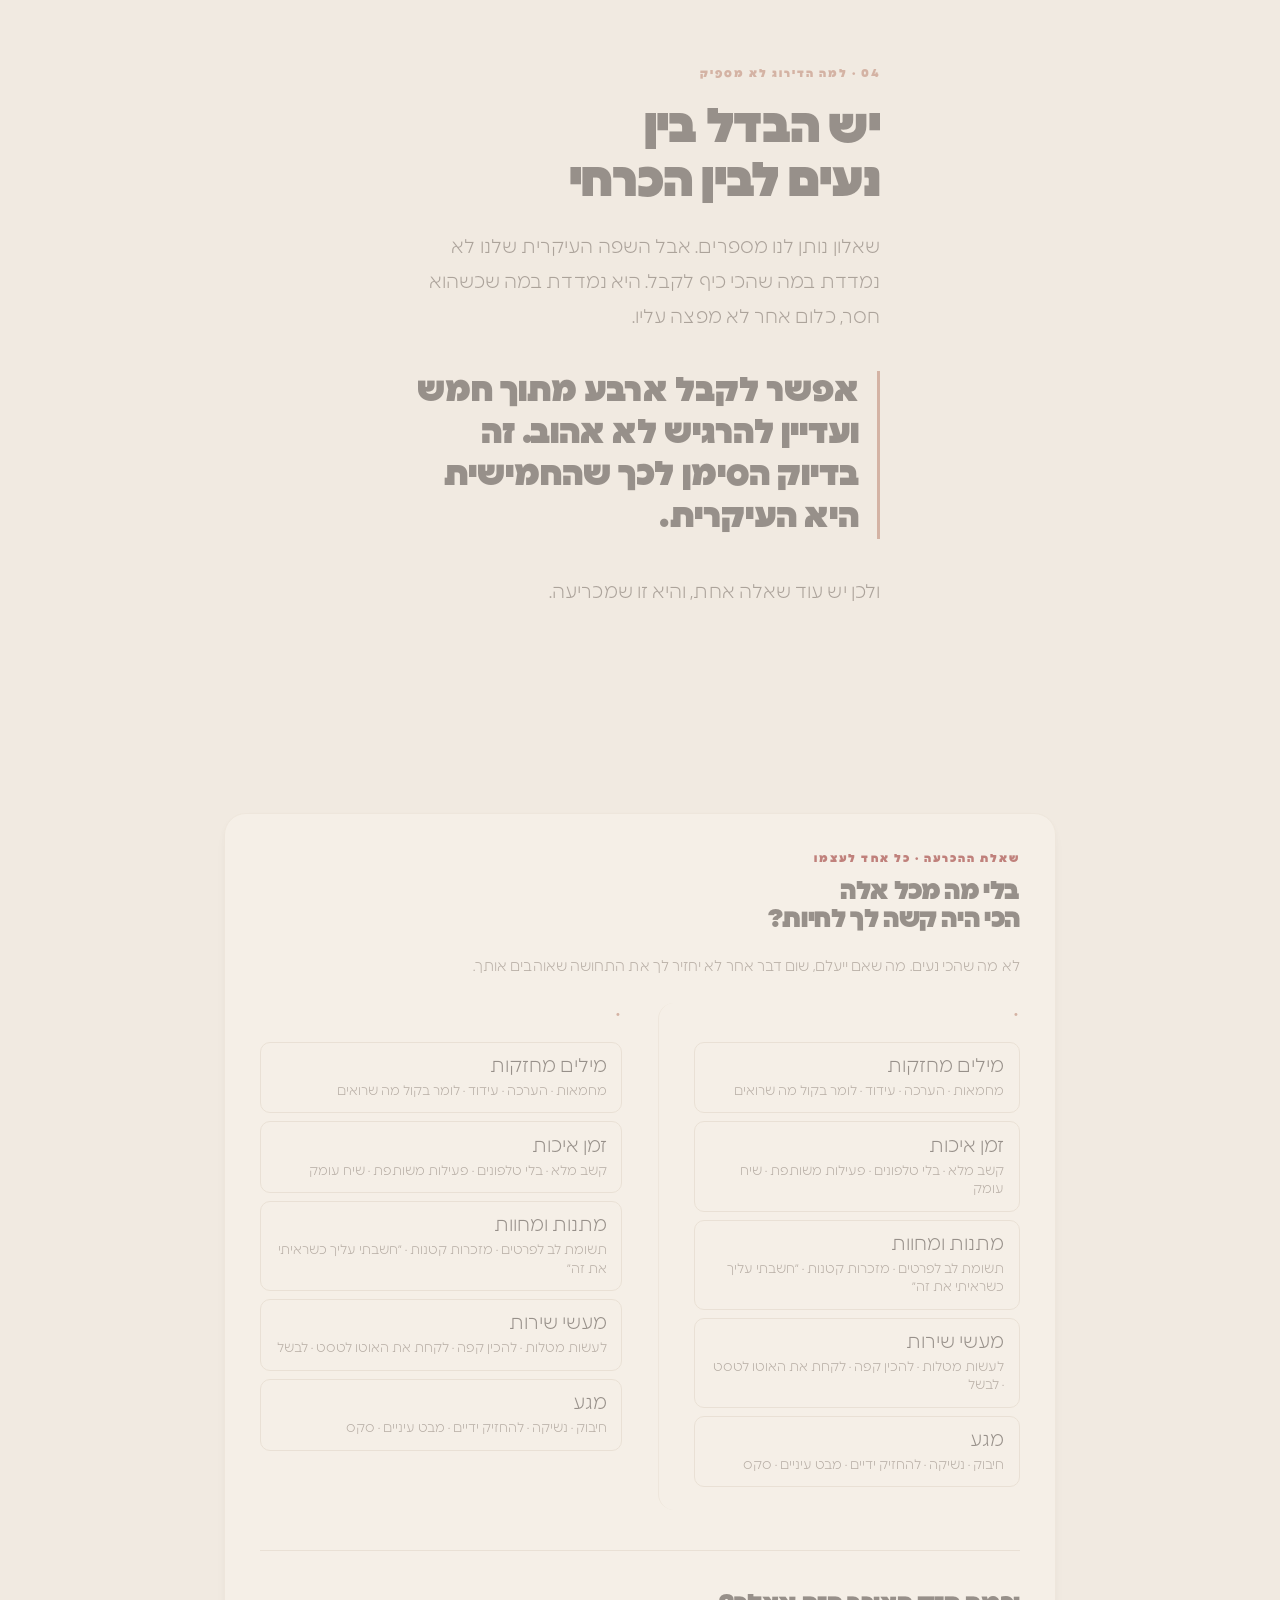
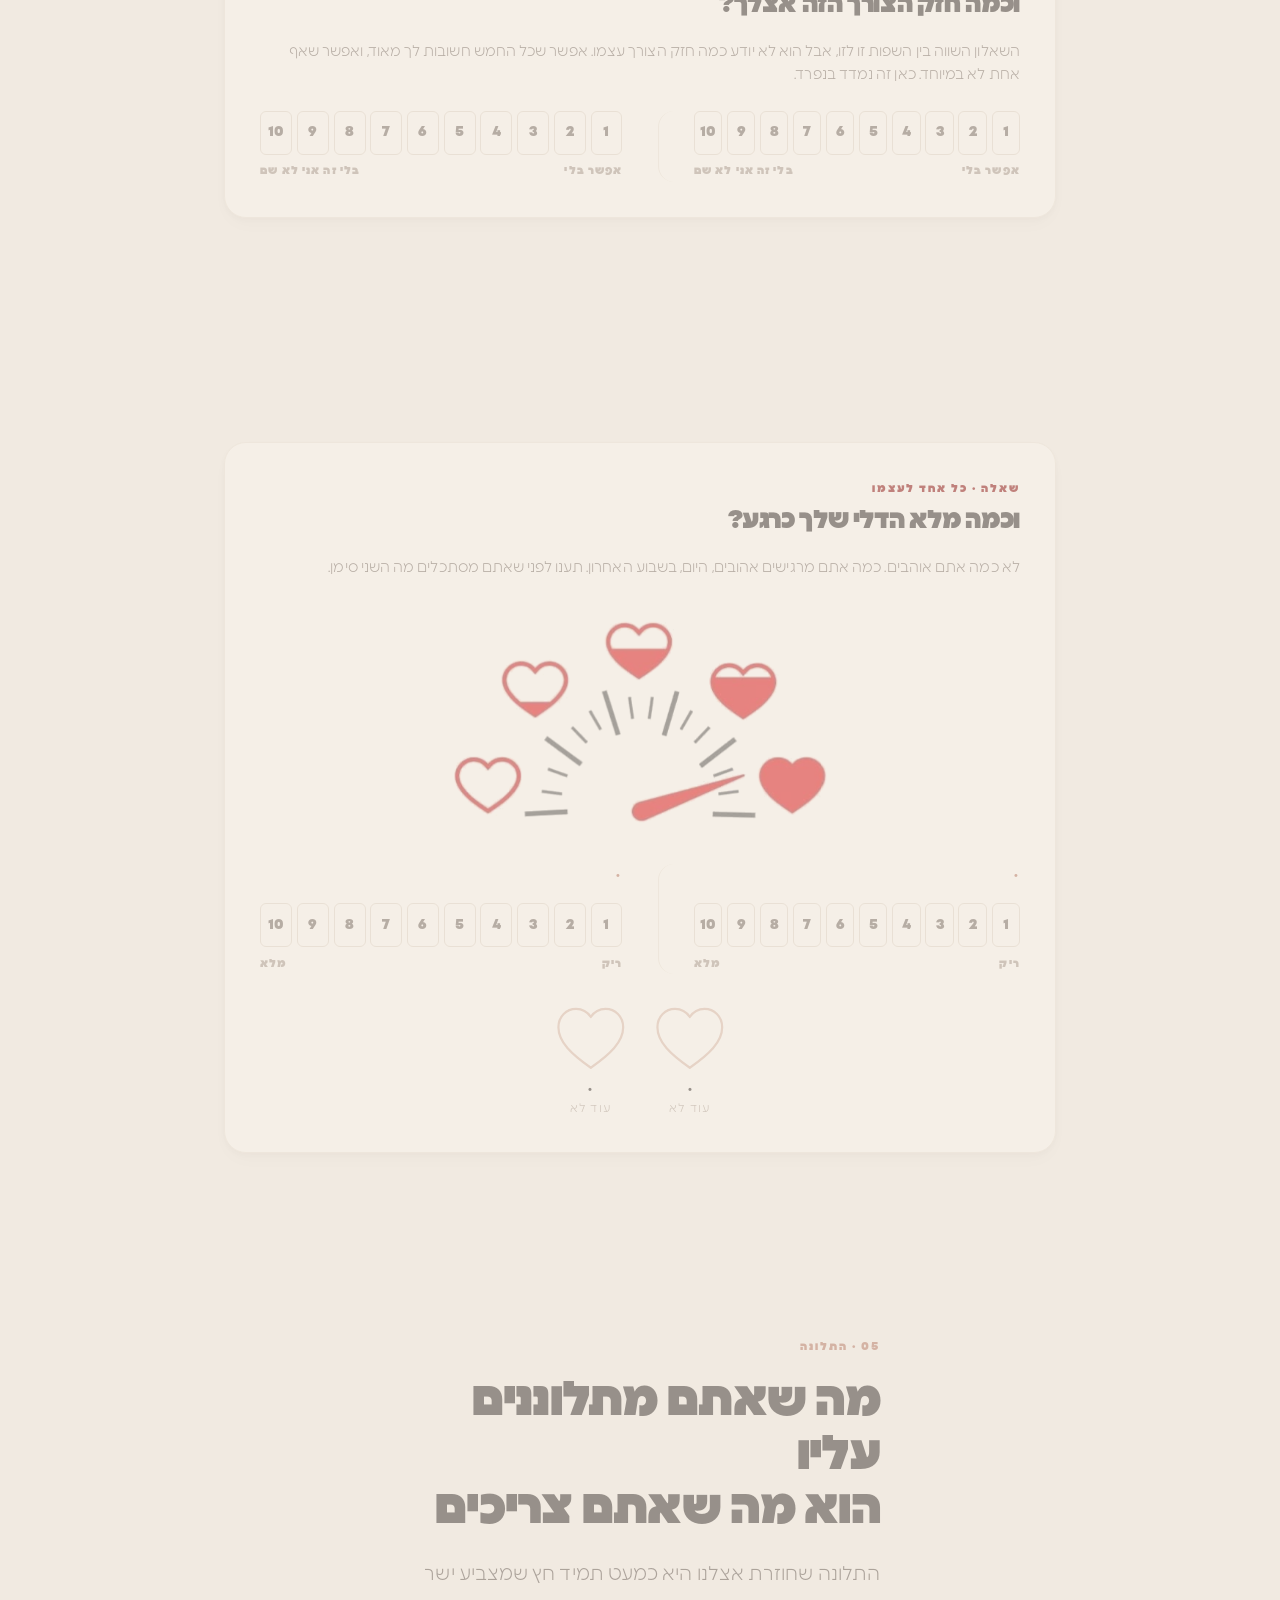
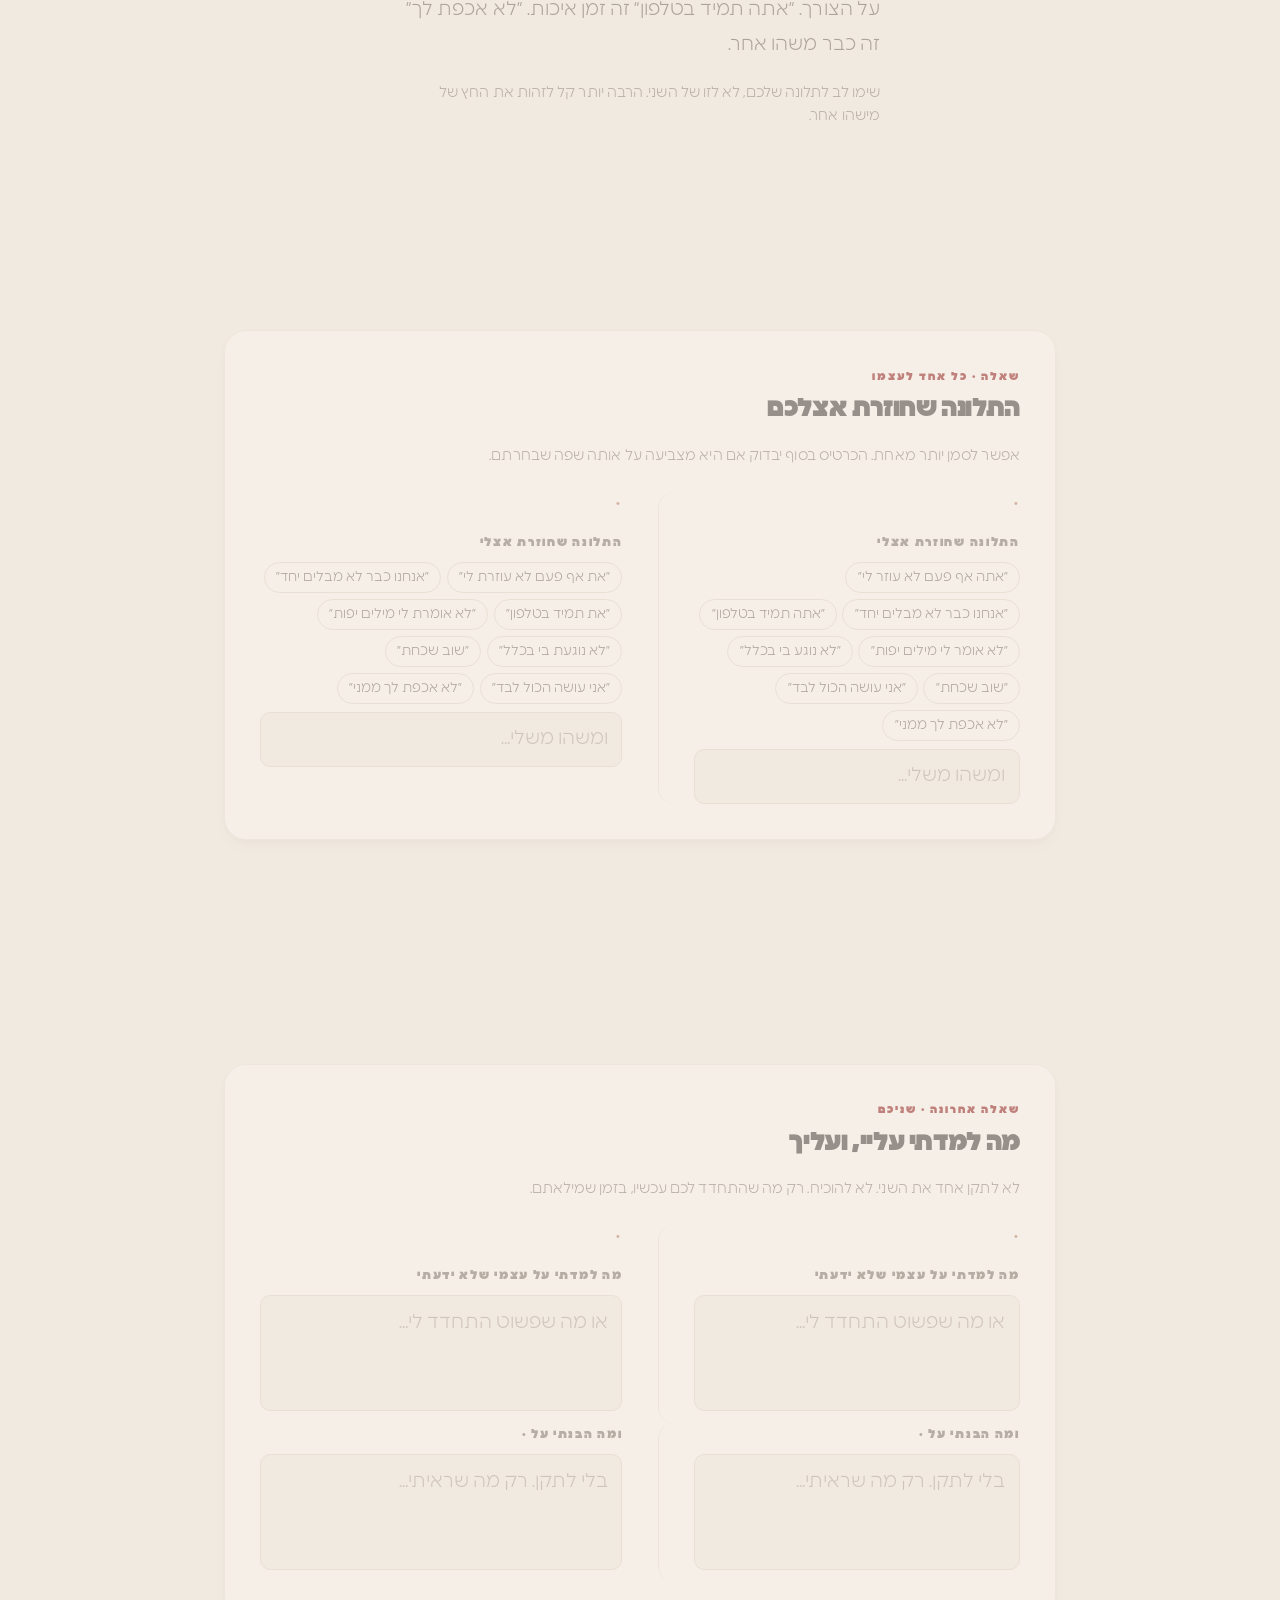
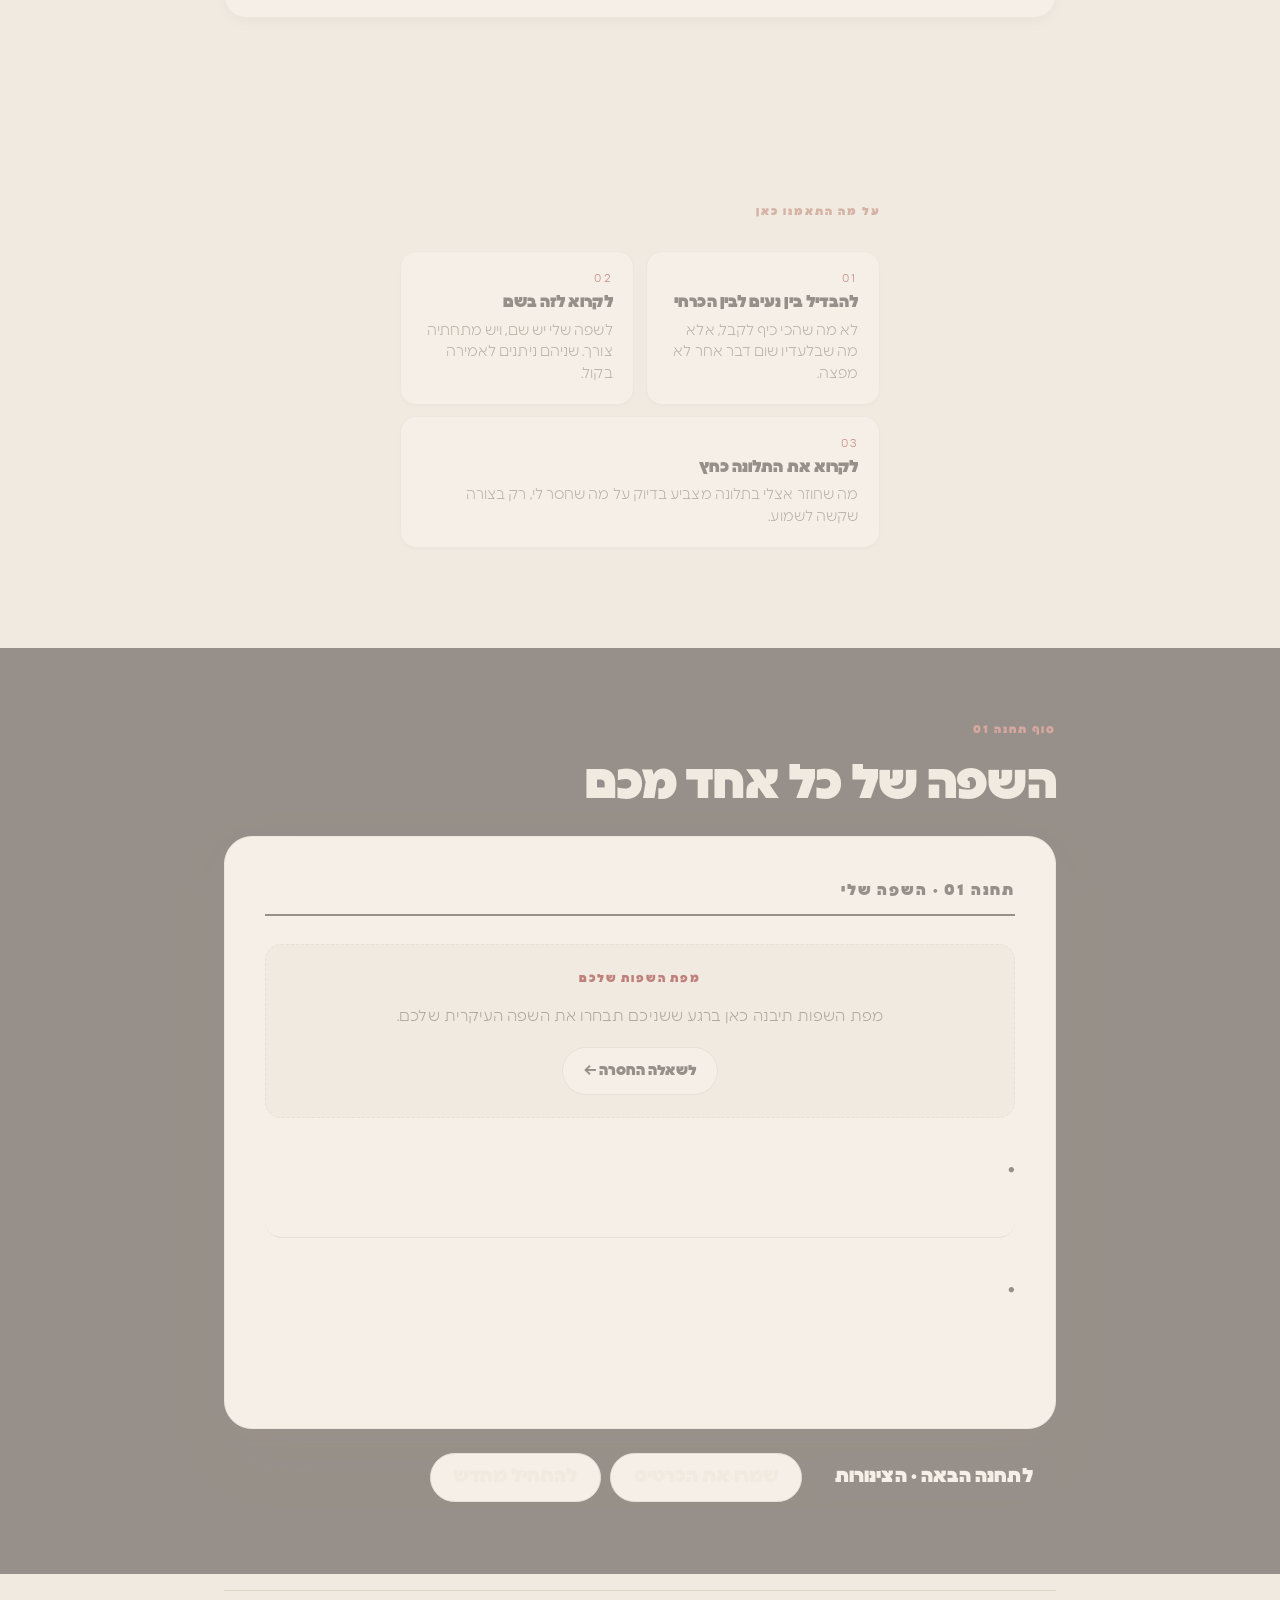
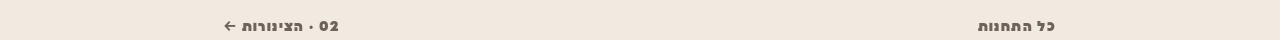
==== commit c4b4eeab: "סדר בין תחנה 01 ל-02, והתלונה כחץ עמוד הבית · ״מה המסע הזה כן ומה הוא לא״ הוחלף במשפט אחד:   המסע הז" ====
--- a/station-01.html
+++ b/station-01.html
@@ -152,6 +152,32 @@
   </div>
 </section>
 
+<section class="wrap">
+  <div class="rv">
+    <div class="eyebrow">05 · התלונה</div>
+    <h2>מה שאתם מתלוננים עליו<br>הוא מה שאתם צריכים</h2>
+    <p>
+      התלונה שחוזרת אצלנו היא כמעט תמיד חץ שמצביע ישר על הצורך.
+      ״אתה תמיד בטלפון״ זה זמן איכות. ״לא אכפת לך״ זה כבר משהו אחר.
+    </p>
+    <p class="tiny">
+      שימו לב לתלונה שלכם, לא לזו של השני. הרבה יותר קל לזהות את החץ של מישהו אחר.
+    </p>
+  </div>
+</section>
+
+<section class="wrap wide">
+  <div class="q rv">
+    <div class="eyebrow">שאלה · כל אחד לעצמו</div>
+    <h3>התלונה שחוזרת אצלכם</h3>
+    <p class="tiny" style="margin-bottom:1.5rem">
+      אפשר לסמן יותר מאחת. הכרטיס בסוף יבדוק אם היא מצביעה על אותה שפה שבחרתם.
+    </p>
+    <div class="pair" data-widget="chips" data-field="complaint" data-options="CHIPS_COMPLAINT"
+      data-label="התלונה שחוזרת אצלי" data-ph="ומשהו משלי…"></div>
+  </div>
+</section>
+
 
 <section class="wrap wide">
   <div class="q rv">
@@ -171,6 +197,7 @@
     <div class="promises">
       <div><span>01</span>להבדיל בין נעים לבין הכרחי<br><i>לא מה שהכי כיף לקבל, אלא מה שבלעדיו שום דבר אחר לא מפצה.</i></div>
       <div><span>02</span>לקרוא לזה בשם<br><i>לשפה שלי יש שם, ויש מתחתיה צורך. שניהם ניתנים לאמירה בקול.</i></div>
+      <div><span>03</span>לקרוא את התלונה כחץ<br><i>מה שחוזר אצלי בתלונה מצביע בדיוק על מה שחסר לי, רק בצורה שקשה לשמוע.</i></div>
     </div>
   </div>
 </section>
--- a/style.css
+++ b/style.css
@@ -1190,3 +1190,17 @@
 }
 .q .pair input[type="text"],.q .pair textarea{background:var(--paper)}
 .q .pair input[type="text"]:focus,.q .pair textarea:focus{background:#fff}
+
+/* ---------- המשפט שמחזיק את הכול ---------- */
+.oneline{
+  font-weight:900;
+  font-size:clamp(1.5rem,1.15rem + 1.8vw,2.3rem);
+  line-height:1.3;letter-spacing:-.015em;
+  color:var(--ink);margin:0;
+  padding-inline-start:1.1rem;
+  border-inline-start:3px solid var(--terra);
+}
+.person .do.fit{background:var(--slate-wash);border-color:var(--slate)}
+.person .do.fit.ok strong{color:var(--slate)}
+.person .do.fit.miss{background:var(--terra-wash);border-color:var(--terra-soft)}
+.person .do.fit.miss strong{color:var(--terra)}
